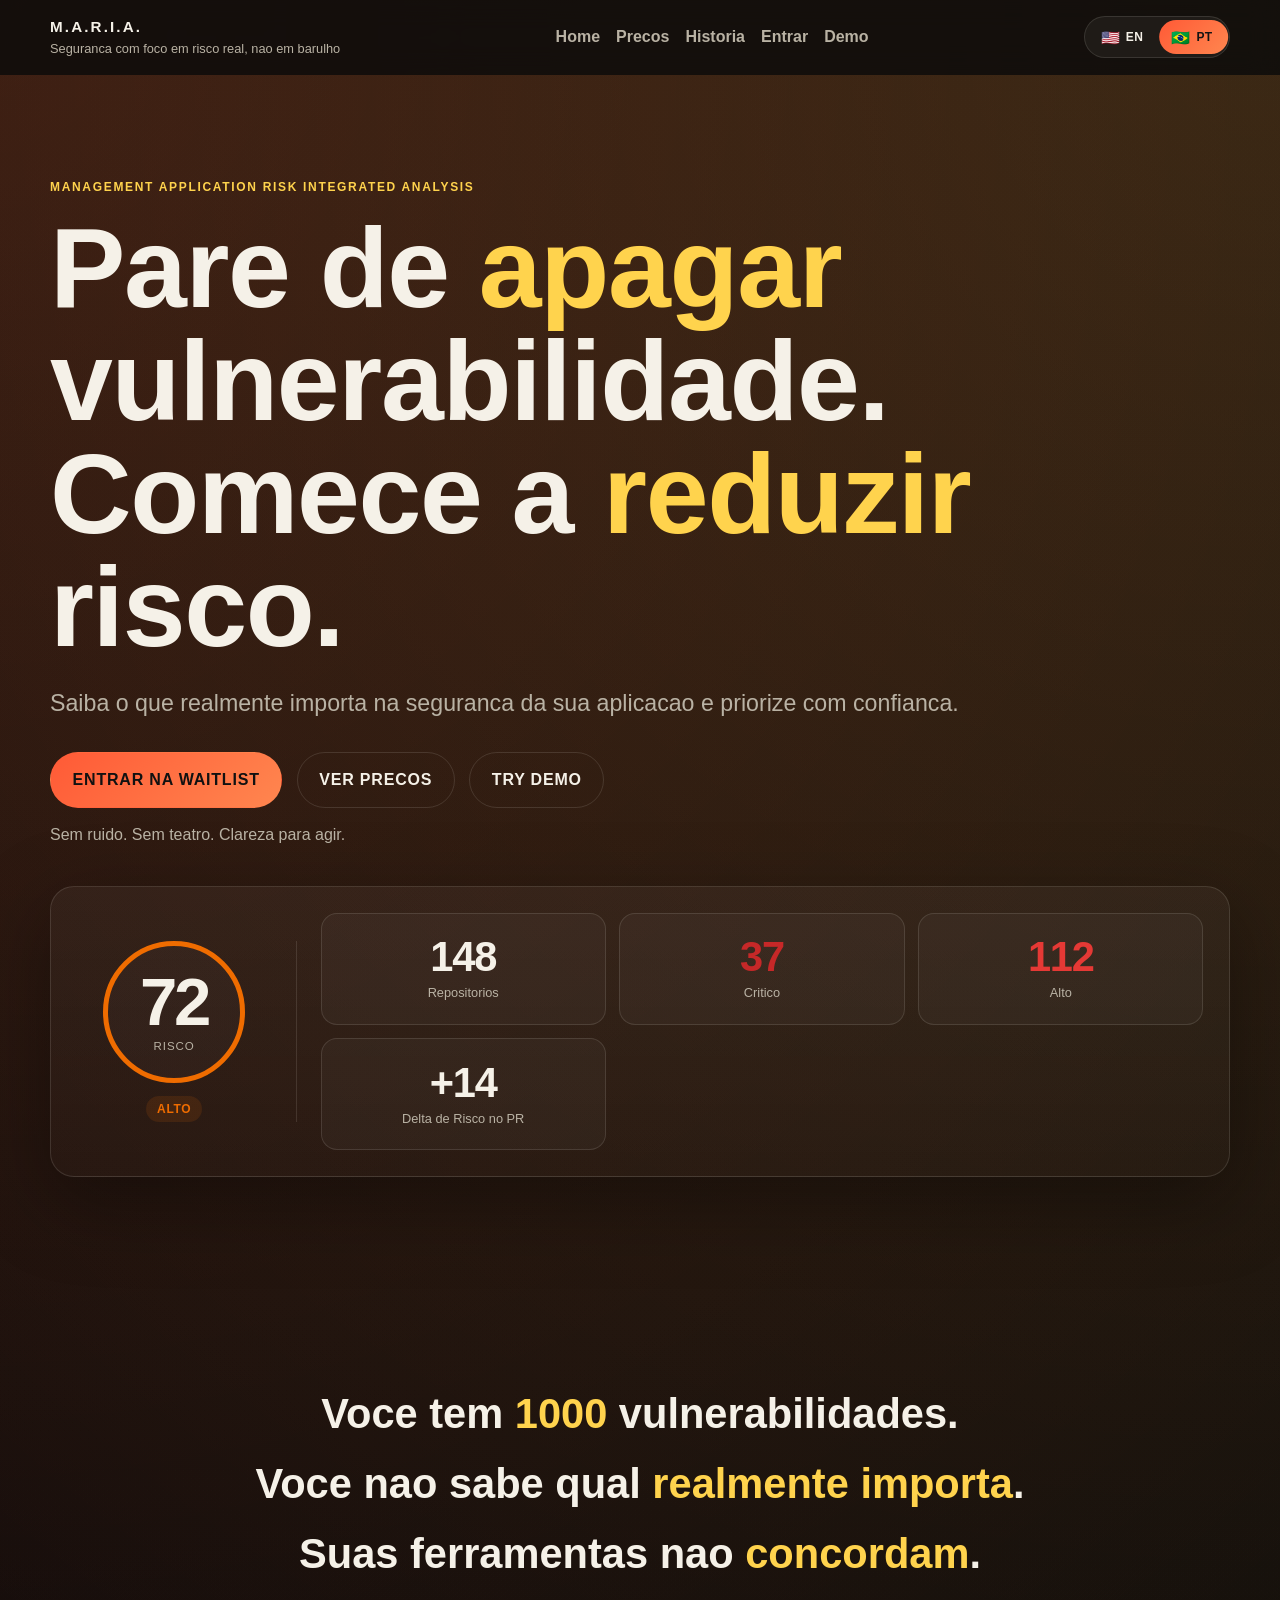
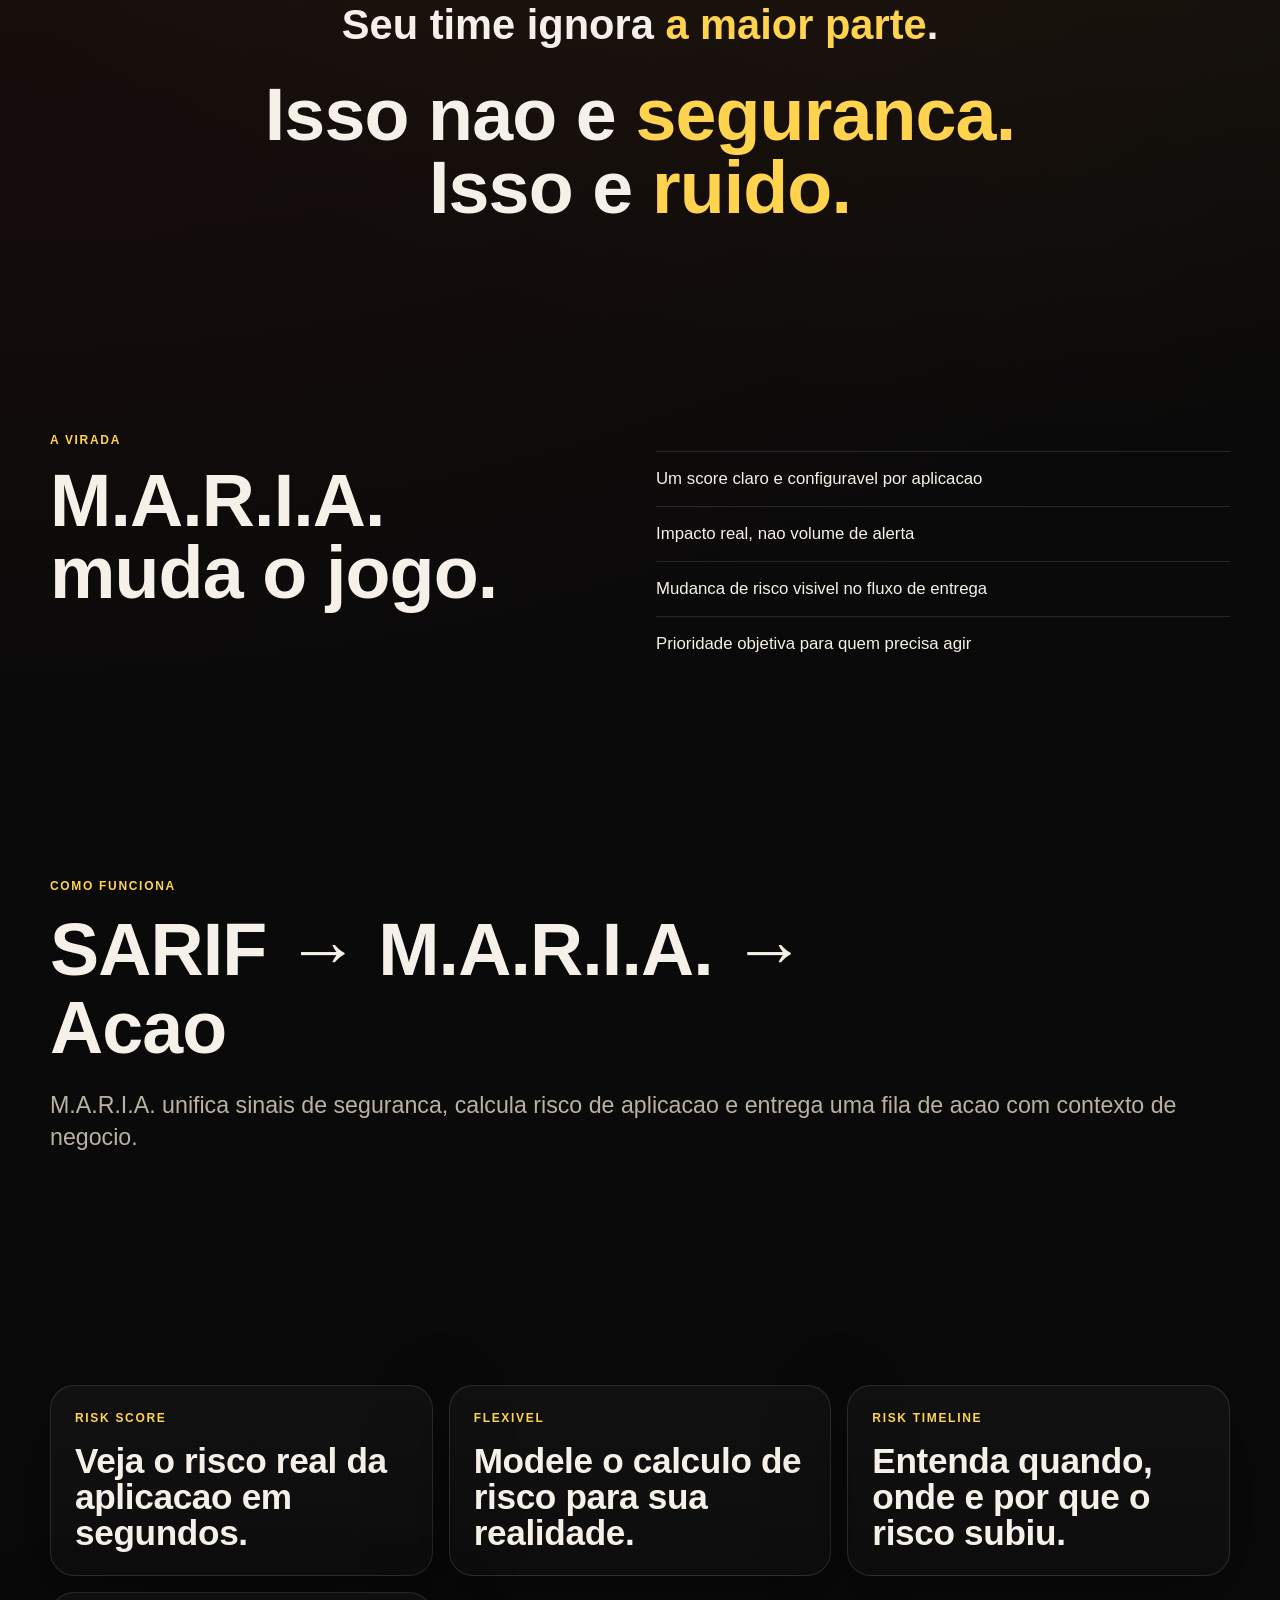
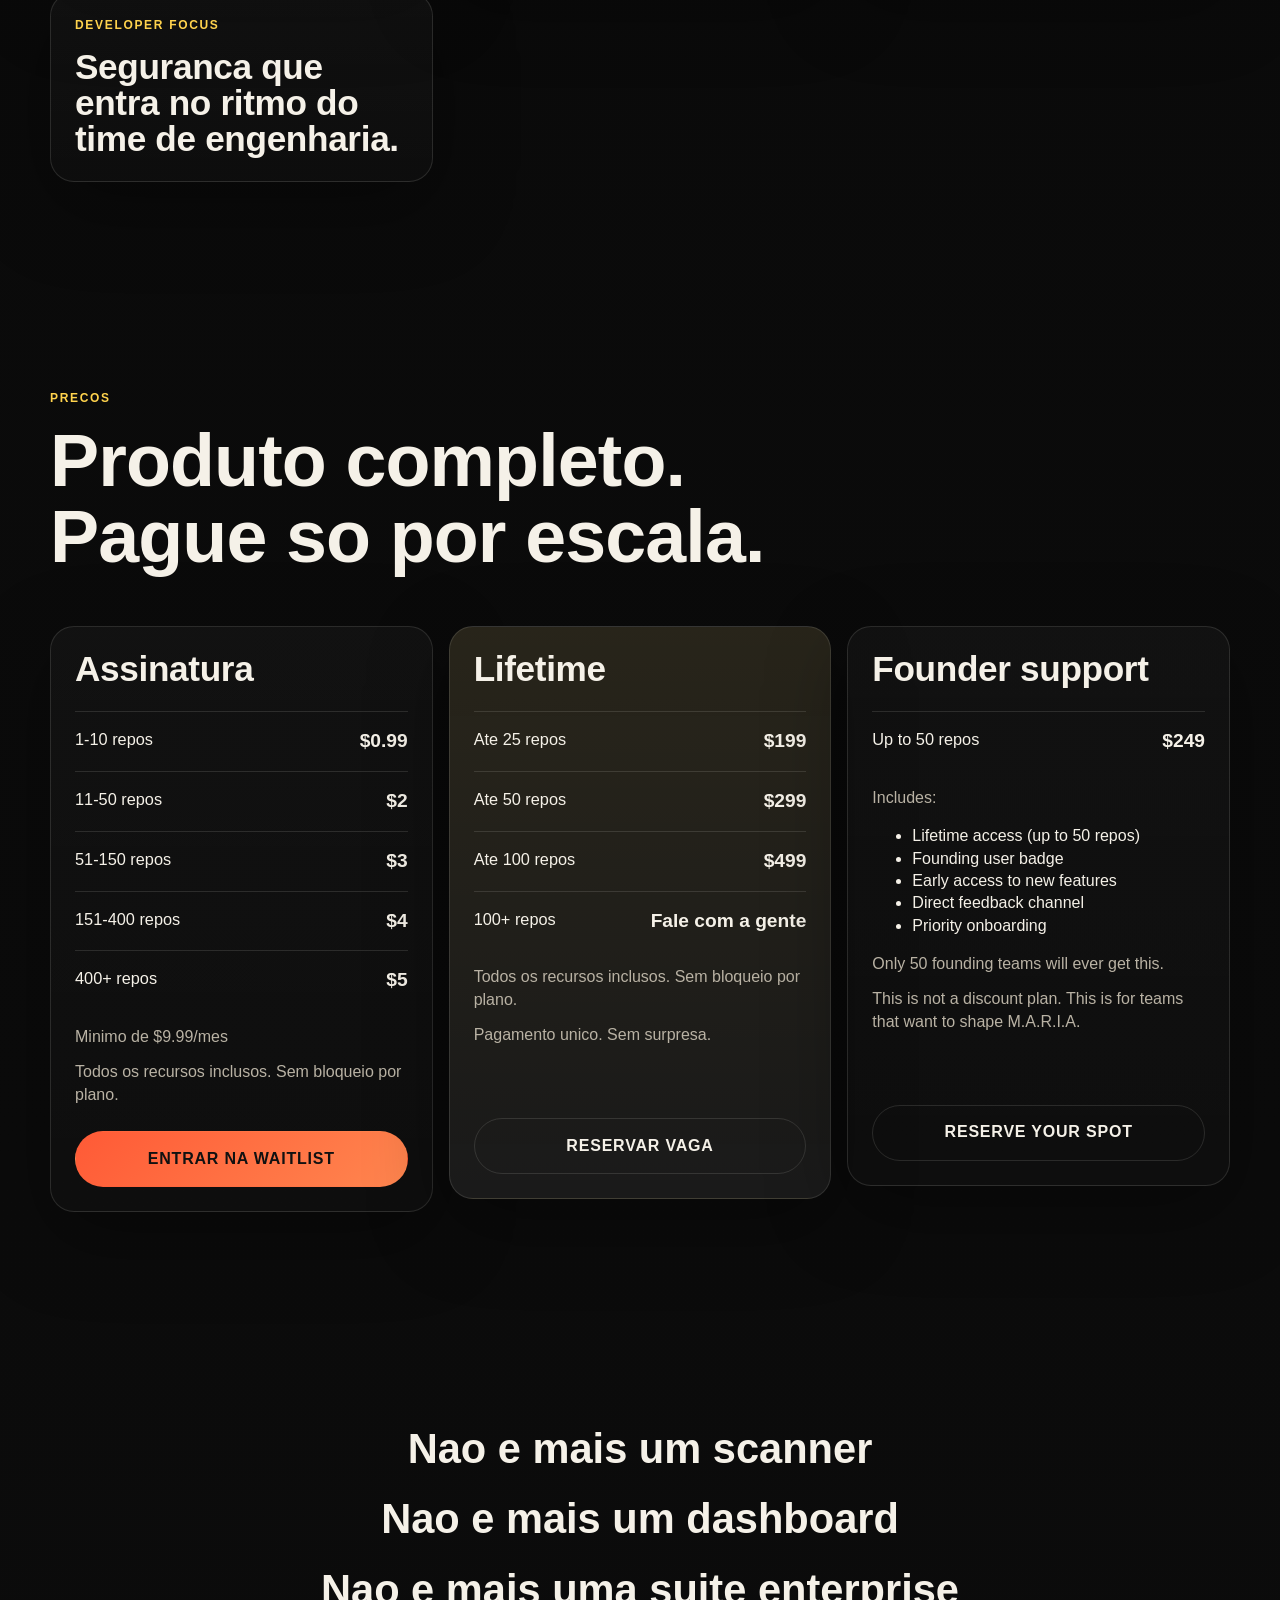
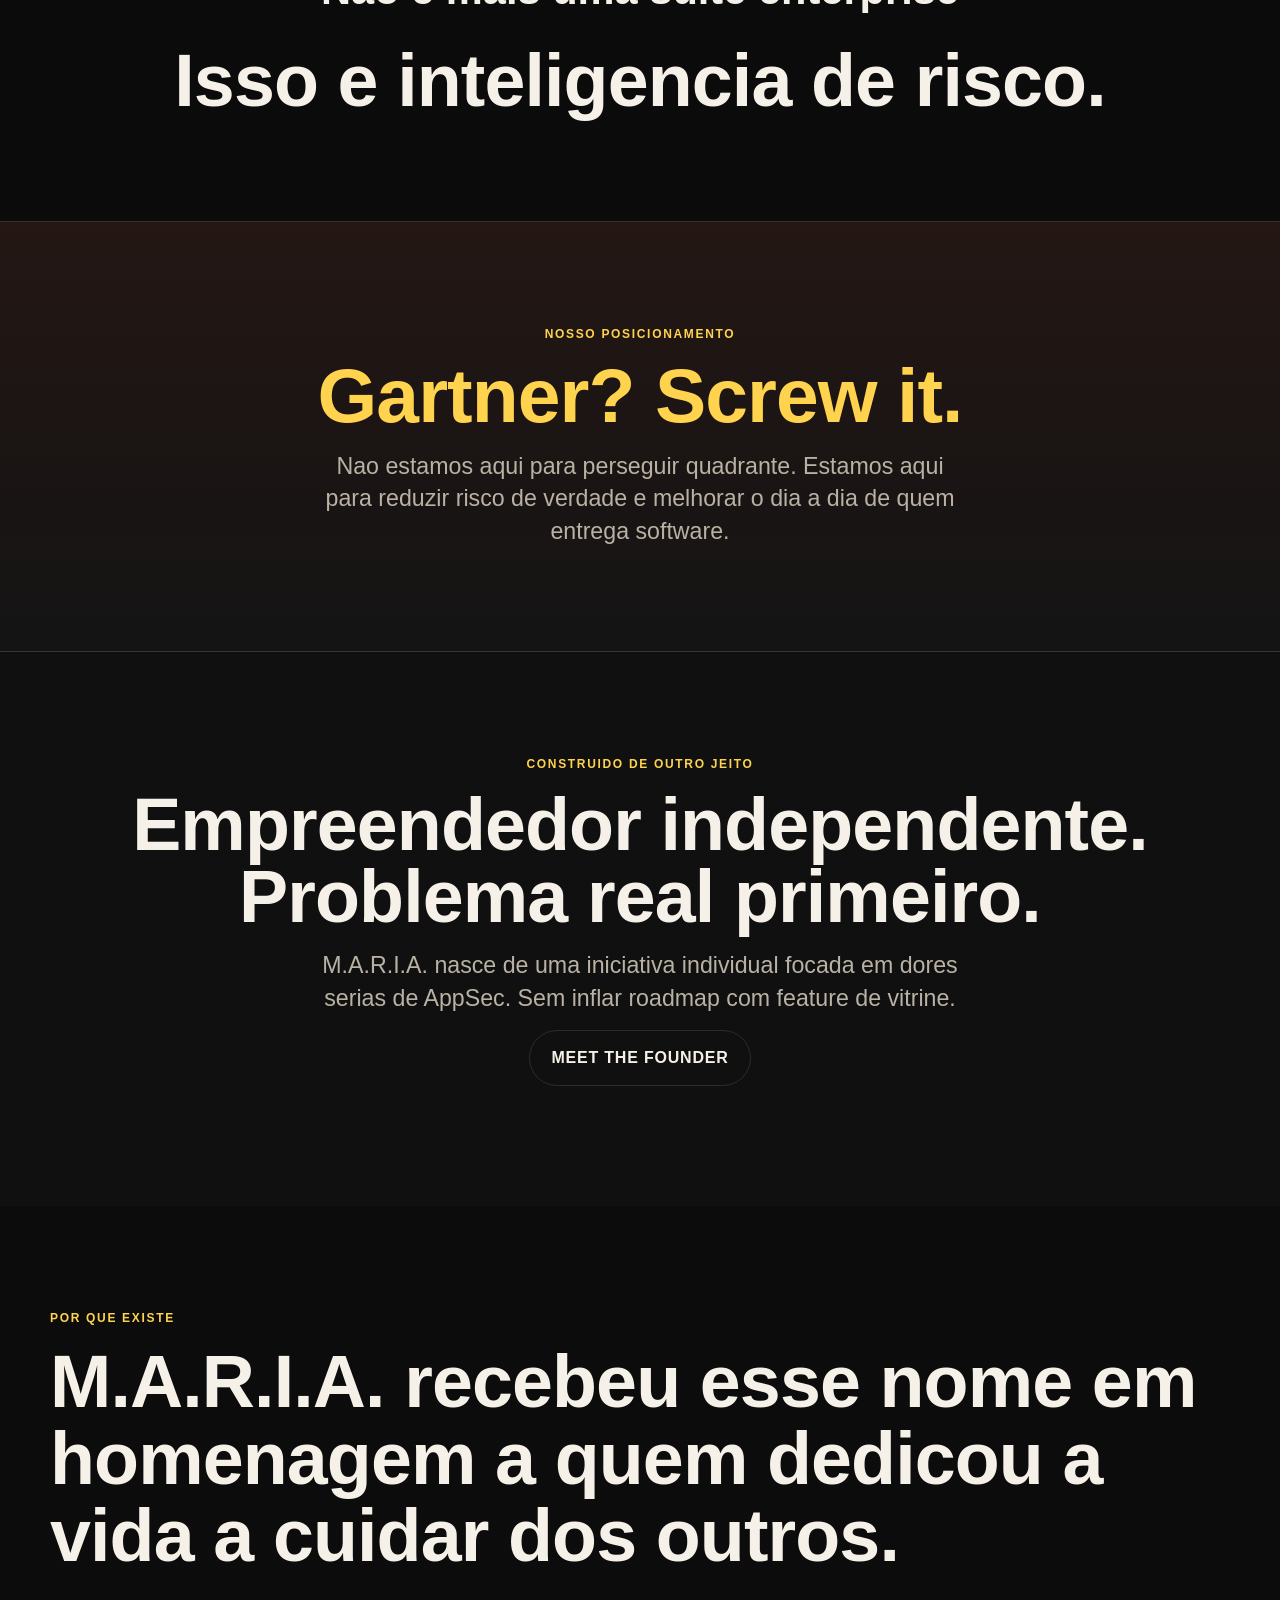
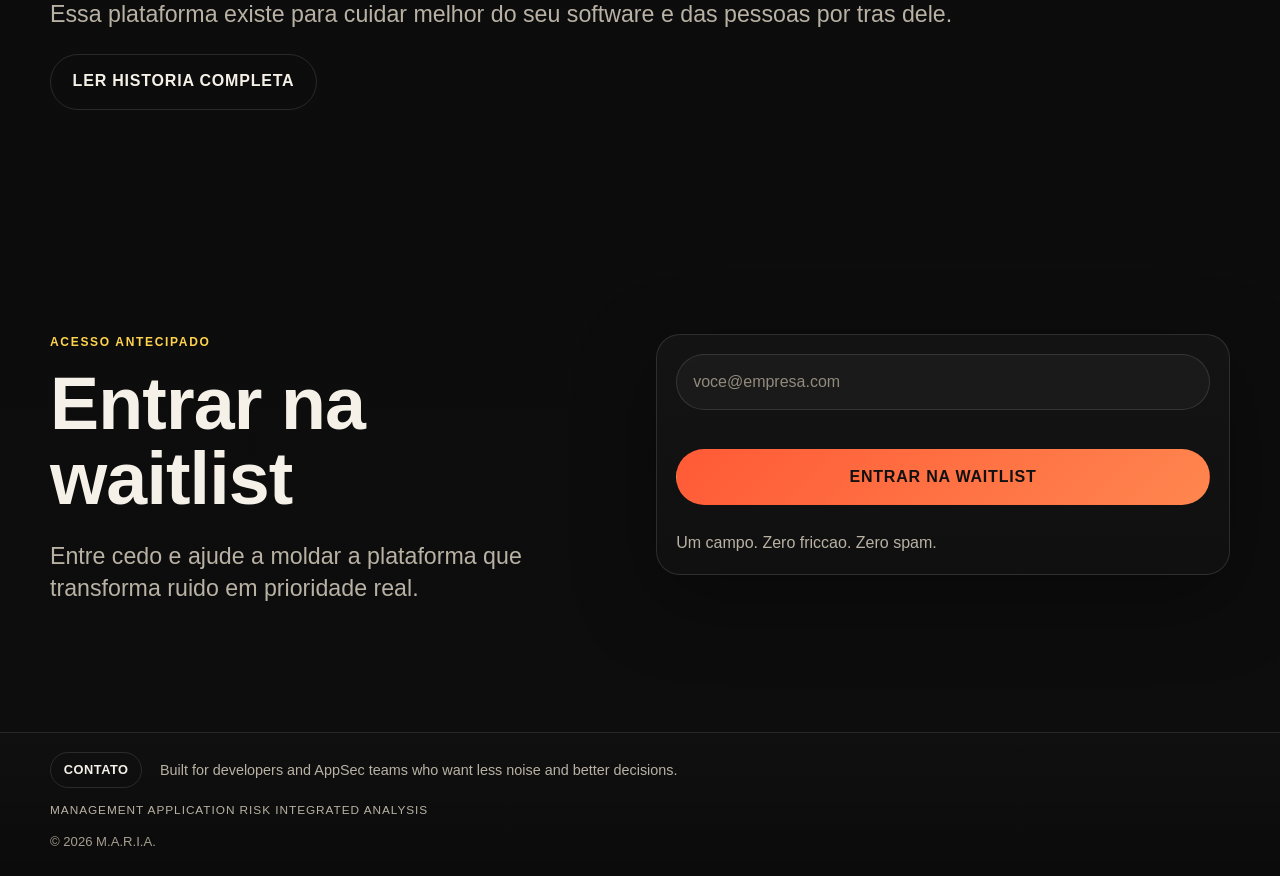
==== index.html @ a3e2d80a "demo" ====
﻿<!DOCTYPE html>
<html lang="en">
<head>
    <meta charset="UTF-8">
    <meta name="viewport" content="width=device-width, initial-scale=1.0">
    <title>M.A.R.I.A. | Management Application Risk Integrated Analysis</title>
    <meta name="description" content="M.A.R.I.A. helps developers and AppSec teams understand application risk, prioritize what matters, and see pull request impact on security. Join the waitlist.">
    <meta name="keywords" content="application risk intelligence, AppSec, developer security, pull request risk, risk score, security timeline, waitlist">
    <meta name="robots" content="index, follow">
    <meta name="author" content="M.A.R.I.A.">
    <link rel="canonical" href="https://mariaappsec.com/">
    <meta property="og:type" content="website">
    <meta property="og:title" content="M.A.R.I.A. | Stop fixing vulnerabilities. Start reducing risk.">
    <meta property="og:description" content="Understand what actually matters in your application security. Built for developers and AppSec teams.">
    <meta property="og:url" content="https://mariaappsec.com/">
    <meta property="og:site_name" content="M.A.R.I.A.">
    <meta property="og:locale" content="en_US">
    <meta name="twitter:card" content="summary_large_image">
    <meta name="twitter:title" content="M.A.R.I.A. | Management Application Risk Integrated Analysis">
    <meta name="twitter:description" content="No noise. No dashboards. Just risk clarity.">
    <link rel="stylesheet" href="css/styles.css">
    <script src="i18n/translations.js"></script>
    <script type="application/ld+json">
    {
      "@context": "https://schema.org",
      "@type": "SoftwareApplication",
      "name": "M.A.R.I.A.",
      "applicationCategory": "SecurityApplication",
      "category": "Management Application Risk Integrated Analysis",
      "operatingSystem": "Web",
      "description": "Management Application Risk Integrated Analysis built for developers and AppSec teams to understand application risk, prioritize what matters, see pull request impact on security, and reduce noise.",
      "offers": [
        {
          "@type": "Offer",
          "name": "Repository Pricing",
          "priceCurrency": "USD",
          "description": "1-10 repos: $0.99, 11-50 repos: $2, 51-150 repos: $3, 151-400 repos: $4, 400+ repos: $5, minimum $10 per month."
        },
        {
          "@type": "Offer",
          "name": "Lifetime Pricing",
          "priceCurrency": "USD",
          "description": "$199 up to 25 repos, $299 up to 50 repos, $499 up to 100 repos."
        }
      ]
    }
    </script>
    <!-- Google tag (gtag.js) -->
    <script async src="https://www.googletagmanager.com/gtag/js?id=G-09VC70Q0TF"></script>
    <script>
        window.dataLayer = window.dataLayer || [];
        function gtag(){dataLayer.push(arguments);}
        gtag('js', new Date());

        gtag('config', 'G-09VC70Q0TF');
    </script>
</head>
<body data-page="index">
    <header class="site-header" id="home">
        <div class="container header-inner">
            <a class="brand" href="#home" aria-label="M.A.R.I.A. home">
                <span class="brand-mark">M.A.R.I.A.</span>
                <span class="brand-copy">Finally someone(thing) that cares about your software</span>
            </a>
            <nav class="site-nav" aria-label="Primary">
                <a href="#home">Home</a>
                <a href="#pricing">Pricing</a>
                <a href="/why/">Why</a>
                <a href="#join">Join</a>
                <a href="https://demo.mariaappsec.com" target="_blank" rel="noreferrer" data-track-event="demo_click" data-track-location="nav_top">Demo</a>
            </nav>
            <div class="lang-toggle" role="group" aria-label="Language selector" data-active-lang="pt-BR">
                <button type="button" data-lang="en-US" aria-pressed="false"><span class="lang-flag" aria-hidden="true">🇺🇸</span><span class="lang-label">EN</span></button>
                <button type="button" data-lang="pt-BR" aria-pressed="true"><span class="lang-flag" aria-hidden="true">🇧🇷</span><span class="lang-label">PT</span></button>
            </div>
        </div>
    </header>

    <main>
        <section class="hero section">
            <div class="container hero-grid">
                <div class="hero-copy">
                    <p class="eyebrow">Management Application Risk Integrated Analysis</p>
                    <h1>Stop <span class="text-highlight">fixing</span> vulnerabilities.<br />Start <span class="text-highlight">reducing</span> risk.</h1>
                    <p class="hero-subtitle">Understand what actually matters in your application security.</p>
                    <div class="hero-actions">
                        <a class="button button-primary" href="#join" data-track-event="waitlist_cta_click" data-track-location="hero_primary">Join the waitlist</a>
                        <a class="button button-secondary" href="#pricing">See pricing</a>
                        <a class="button button-secondary" href="https://demo.mariaappsec.com" target="_blank" rel="noreferrer" data-track-event="demo_click" data-track-location="hero_cta">Try demo</a>
                    </div>
                    <p class="hero-trust">No noise. No dashboards (if you want). Just risk clarity.</p>
                </div>
                <div class="hero-panel" aria-label="Product value summary">
                    <div class="hero-score-panel">
                        <div class="hero-score-column">
                            <div class="hero-risk-circle high">
                                <span class="hero-risk-value">72</span>
                                <span class="hero-risk-label">Risk</span>
                            </div>
                            <span class="hero-risk-badge">High</span>
                        </div>
                        <div class="hero-metrics-grid">
                            <div class="hero-metric-card">
                                <strong>148</strong>
                                <span>Repositories</span>
                            </div>
                            <div class="hero-metric-card critical">
                                <strong>37</strong>
                                <span>Critical</span>
                            </div>
                            <div class="hero-metric-card high">
                                <strong>112</strong>
                                <span>High</span>
                            </div>
                            <div class="hero-metric-card">
                                <strong>+14</strong>
                                <span>PR Risk Delta</span>
                            </div>
                        </div>
                    </div>
                </div>
            </div>
        </section>

        <section class="pain section">
            <div class="container narrow">
                <p>You have <span class="text-highlight">1000</span> vulnerabilities.</p>
                <p>You don't know which one <span class="text-highlight">matters</span>.</p>
                <p>Your tools do not <span class="text-highlight">agree</span>.</p>
                <p>Your team ignores <s>half</s> <span class="text-highlight">most</span> of it.</p>
                <h2>It's not <span class="text-highlight">security.</span><br /> It's <span class="text-highlight">noise.</span></h2>
            </div>
        </section>

        <section class="solution section">
            <div class="container split">
                <div>
                    <p class="eyebrow">THE SHIFT</p>
                    <h2>M.A.R.I.A. changes the model.</h2>
                </div>
                <ul class="bullet-list">
                    <li>One clear and configurable risk score per application</li>
                    <li>Understand real impact, not alerts</li>
                    <li>See real risk changes</li>
                    <li>Focus on what actually matters</li>
                </ul>
            </div>
        </section>

        <section class="flow section">
            <div class="container">
                <p class="eyebrow">HOW IT WORKS</p>
                <h2>SARIF &rarr; M.A.R.I.A. &rarr; Act</h2>
                <p class="section-copy">M.A.R.I.A. sits above your existing security tools, normalizes findings, calculates application risk, and gives teams a clear next move.</p>
            </div>
        </section>

        <section class="value section">
            <div class="container">
                <div class="card-grid">
                    <article class="value-card">
                        <p class="card-kicker">Risk Score</p>
                        <h3>Know how risky your application really is.</h3>
                    </article>
                    <article class="value-card">
                        <p class="card-kicker">Flexible</p>
                        <h3>You decide how your risk is calculated.</h3>
                    </article>
                    <article class="value-card">
                        <p class="card-kicker">Risk Timeline</p>
                        <h3>Understand how risk evolves over time.</h3>
                    </article>
                    <article class="value-card">
                        <p class="card-kicker">Developer Focus</p>
                        <h3>Security your developers actually use.</h3>
                    </article>
                </div>
            </div>
        </section>

        <section class="pricing section" id="pricing">
            <div class="container">
                <p class="eyebrow">PRICING</p>
                <h2>Full product. <br />Pay only for scale.</h2>
                <div class="pricing-grid">
                    <article class="pricing-card">
                        <h3>Subscription</h3>
                        <div class="pricing-table" role="table" aria-label="Monthly pricing by repositories">
                            <div class="pricing-row" role="row"><span>1-10 repos</span><strong>$0.99</strong></div>
                            <div class="pricing-row" role="row"><span>11-50 repos</span><strong>$2</strong></div>
                            <div class="pricing-row" role="row"><span>51-150 repos</span><strong>$3</strong></div>
                            <div class="pricing-row" role="row"><span>151-400 repos</span><strong>$4</strong></div>
                            <div class="pricing-row" role="row"><span>400+ repos</span><strong>$5</strong></div>
                        </div>
                        <p class="pricing-note">Minimum $9.99/month</p>
                        <p class="pricing-support">All features included. No hidden tiers.</p>
                        <a class="button button-primary button-block" href="#join" data-track-event="waitlist_cta_click" data-track-location="pricing_subscription">Join the waitlist</a>
                    </article>
                    <article class="pricing-card pricing-card-alt">
                        <h3>Lifetime</h3>
                        <div class="pricing-table" role="table" aria-label="Lifetime pricing by repositories">
                            <div class="pricing-row" role="row"><span>Up to 25 repos</span><strong>$199</strong></div>
                            <div class="pricing-row" role="row"><span>Up to 50 repos</span><strong>$299</strong></div>
                            <div class="pricing-row" role="row"><span>Up to 100 repos</span><strong>$499</strong></div>
                            <div class="pricing-row" role="row"><span>100+ repos</span><strong>Get in touch</strong></div>
                        </div>
                        <p class="pricing-support">All features included. No hidden tiers.</p>
                        <p class="pricing-support">One-time payment. No surprises.</p>
                        <div class="pricing-spacer" aria-hidden="true"></div>
                        <a class="button button-secondary button-block" href="#join" data-track-event="waitlist_cta_click" data-track-location="pricing_lifetime">Reserve your spot</a>
                    </article>
                    <article class="pricing-card">
                        <h3>Founder support</h3>
                        <div class="pricing-table" role="table" aria-label="Lifetime pricing by repositories">
                            <div class="pricing-row" role="row"><span>Up to 50 repos</span><strong>$249</strong></div>
                        </div>
                        <p class="pricing-support">Includes:
                            <ul>
                                <li>Lifetime access (up to 50 repos)</li>
                                <li>Founding user badge</li>
                                <li>Early access to new features</li>
                                <li>Direct feedback channel</li>
                                <li>Priority onboarding</li>
                            </ul>
                        </p>
                        <p class="pricing-support">
                            Only 50 founding teams will ever get this.
                        </p>
                        <p class="pricing-support">
                            This is not a discount plan. This is for teams that want to shape M.A.R.I.A.
                        </p>
                        <div class="pricing-spacer" aria-hidden="true"></div>
                        <a class="button button-secondary button-block" href="#join" data-track-event="waitlist_cta_click" data-track-location="pricing_founder">Reserve your spot</a>
                    </article>                    
                </div>
            </div>
        </section>

        <section class="difference section">
            <div class="container narrow">
                <p>Not another scanner</p>
                <p>Not another dashboard</p>
                <p>Not another enterprise tool</p>
                <h2>This is risk intelligence.</h2>
            </div>
        </section>

        <section class="anti-quadrant section">
            <div class="container narrow">
                <p class="eyebrow">OUR POSITION</p>
                <h2>Gartner? Screw it.</h2>
                <p class="section-copy">We are not here to win a quadrant. We are here to care for your software, reduce real risk, and help teams build safer systems that improve society.</p>
            </div>
        </section>

        <section class="founder section">
            <div class="container narrow">
                <p class="eyebrow">BUILT DIFFERENTLY</p>
                <h2>Independent founder. Real problems first.</h2>
                <p class="section-copy">M.A.R.I.A. is an individual founder initiative focused on serious day-to-day security pain. We build to solve what hurts teams now, not to stuff the product with features just to sell more.</p>
                <p><a title="Cássio B. Pereira" target="_blank" class="button button-secondary" href="https://cassiodevelo.com.br">Meet the founder</a></p>
            </div>
        </section>

        <section class="story section">
            <div class="container narrow">
                <p class="eyebrow">WHY IT EXISTS</p>
                <h2>M.A.R.I.A. is named after someone who cared for others.</h2>
                <p class="section-copy">This platform exists to care for your software.</p>
                <p><a class="button button-secondary" href="/why/" data-track-event="story_click" data-track-location="story_section">Read the full story</a></p>
            </div>
        </section>

        <section class="final-cta section" id="join">
            <div class="container final-cta-grid">
                <div>
                    <p class="eyebrow">EARLY ACCESS</p>
                    <h2>Join the waitlist</h2>
                    <p class="section-copy">Be among the first teams to understand application risk.</p>
                </div>
                <form class="waitlist-form" action="https://formspree.io/f/xeerdder" method="POST">
                    <label class="sr-only" for="email">Email</label>
                    <input id="email" name="email" type="email" placeholder="you@company.com" autocomplete="email" required>
                    <button type="submit" class="button button-primary button-block">Join Waitlist</button>
                    <p class="form-note">One field. No friction. No spam.</p>
                </form>
            </div>
        </section>
    </main>

    <footer class="site-footer">
        <div class="container footer-inner">
            <a href="mailto:contact@mariaappsec.com" class="footer-link">Contact</a>
            <p class="footer-copy">Built for developers and AppSec teams who want less noise and better decisions.</p>
            <p class="footer-note">Management Application Risk Integrated Analysis</p>
            <p>&copy; 2026 M.A.R.I.A.</p>
        </div>
    </footer>

    <script src="js/script.js"></script>
</body>
</html>
---- css/styles.css ----
﻿:root {
    --bg: #0a0a0a;
    --bg-soft: #111111;
    --surface: #161616;
    --surface-strong: #1d1d1d;
    --text: #f5f1e8;
    --muted: #b9b2a4;
    --line: rgba(245, 241, 232, 0.12);
    --accent: #ff5a36;
    --accent-strong: #ffd34d;
    --shadow: 0 24px 80px rgba(0, 0, 0, 0.35);
    --radius: 24px;
    --container: 1180px;
}

* {
    box-sizing: border-box;
}

html {
    scroll-behavior: smooth;
}

body {
    margin: 0;
    font-family: "Segoe UI", "Arial Narrow", Arial, sans-serif;
    background:
        radial-gradient(circle at top left, rgba(255, 90, 54, 0.18), transparent 32%),
        radial-gradient(circle at top right, rgba(255, 211, 77, 0.14), transparent 28%),
        linear-gradient(180deg, #080808 0%, #0d0d0d 100%);
    color: var(--text);
    line-height: 1.4;
}

a {
    color: inherit;
    text-decoration: none;
}

button,
input {
    font: inherit;
}

.container {
    width: min(calc(100% - 2rem), var(--container));
    margin: 0 auto;
}

.narrow {
    max-width: 100%;
}

.section {
    padding: 5rem 0;
}

.site-header {
    position: sticky;
    top: 0;
    z-index: 10;
    background: rgba(10, 10, 10, 0.8);
    backdrop-filter: blur(14px);
    border-bottom: 1px solid transparent;
    transition: border-color 0.2s ease, background 0.2s ease;
}

.site-header.is-scrolled {
    border-bottom-color: var(--line);
    background: rgba(10, 10, 10, 0.92);
}

.header-inner,
.footer-inner {
    display: flex;
    align-items: center;
    justify-content: space-between;
    gap: 1rem;
    padding: 1rem 0;
}

.brand {
    display: inline-flex;
    flex-direction: column;
    gap: 0.2rem;
}

.brand-mark,
.eyebrow,
.card-kicker,
.signal-label {
    letter-spacing: 0.14em;
    text-transform: uppercase;
}

.brand-mark {
    font-size: 0.95rem;
    font-weight: 800;
}

.brand-copy {
    color: var(--muted);
    font-size: 0.8rem;
}

.site-nav {
    display: flex;
    gap: 1rem;
    font-weight: 700;
}

.site-nav a {
    color: var(--muted);
}

.site-nav a:hover,
.site-nav a:focus-visible,
.footer-inner a:hover,
.footer-inner a:focus-visible {
    color: var(--text);
}

.lang-toggle {
    --toggle-padding: 0.2rem;
    --toggle-gap: 0.15rem;
    position: relative;
    display: inline-grid;
    grid-template-columns: 1fr 1fr;
    align-items: center;
    gap: var(--toggle-gap);
    min-width: 146px;
    padding: var(--toggle-padding);
    border: 1px solid var(--line);
    border-radius: 999px;
    background: rgba(255, 255, 255, 0.05);
}

.lang-toggle::before {
    content: '';
    position: absolute;
    top: var(--toggle-padding);
    bottom: var(--toggle-padding);
    left: var(--toggle-padding);
    width: calc(50% - var(--toggle-padding));
    border-radius: 999px;
    background: linear-gradient(135deg, var(--accent), #ff864f);
    transition: transform 0.2s ease;
}

.lang-toggle[data-active-lang="pt-BR"]::before {
    transform: translateX(calc(100% + var(--toggle-gap)));
}

.lang-toggle[data-active-lang="en-US"]::before {
    transform: translateX(0);
}

.lang-toggle button {
    position: relative;
    z-index: 1;
    display: inline-flex;
    align-items: center;
    justify-content: center;
    gap: 0.35rem;
    min-height: 34px;
    border: 0;
    border-radius: 999px;
    background: transparent;
    color: var(--muted);
    font-size: 0.75rem;
    font-weight: 800;
    letter-spacing: 0.04em;
    cursor: pointer;
}

.lang-toggle button.active {
    color: #141414;
}

.lang-toggle button:not(.active) {
    color: var(--text);
}

.lang-flag {
    font-size: 0.95rem;
    line-height: 1;
}

.lang-label {
    line-height: 1;
}

@media (max-width: 920px) {
    .header-inner {
        flex-wrap: wrap;
    }

    .lang-toggle {
        margin-left: auto;
    }
}
.hero {
    min-height: 100vh;
    display: flex;
    align-items: center;
    padding-top: 7rem;
}

.hero-grid,
.split,
.final-cta-grid {
    display: grid;
    gap: 2rem;
}

.hero-grid {
    display: grid;
    gap: 2rem;
}

.hero-copy {
    min-width: 0;
    max-width: 100%;
    position: relative;
    z-index: 1;
}

.hero-panel {
    width: 100%;
    padding: 1.25rem;
    background: linear-gradient(180deg, rgba(255, 255, 255, 0.04), rgba(255, 255, 255, 0.015));
    border: 1px solid var(--line);
    border-radius: var(--radius);
    box-shadow: var(--shadow);
}

.hero-score-panel {
    display: grid;
    grid-template-columns: 1fr;
    gap: 1rem;
}

.hero-score-column {
    display: flex;
    flex-direction: column;
    align-items: center;
    justify-content: center;
    gap: 0.8rem;
    padding-bottom: 1rem;
    border-bottom: 1px solid var(--line);
}

.hero-risk-circle {
    width: 142px;
    height: 142px;
    border-radius: 50%;
    border: 5px solid #ef6c00;
    display: flex;
    flex-direction: column;
    align-items: center;
    justify-content: center;
    background: rgba(255, 255, 255, 0.02);
}

.hero-risk-circle.high {
    border-color: #ef6c00;
}

.hero-risk-value {
    font-family: "Arial Black", Arial, sans-serif;
    font-size: clamp(2.8rem, 7vw, 4.2rem);
    font-weight: 800;
    line-height: 0.92;
    letter-spacing: -0.05em;
}

.hero-risk-label {
    margin-top: 0.35rem;
    font-size: 0.72rem;
    text-transform: uppercase;
    letter-spacing: 0.08em;
    color: var(--muted);
}

.hero-risk-badge {
    display: inline-flex;
    align-items: center;
    padding: 0.28rem 0.7rem;
    border-radius: 999px;
    background: rgba(239, 108, 0, 0.12);
    color: #ef6c00;
    font-size: 0.75rem;
    font-weight: 700;
    text-transform: uppercase;
    letter-spacing: 0.05em;
}

.hero-metrics-grid {
    display: grid;
    grid-template-columns: repeat(3, minmax(0, 1fr));
    gap: 0.85rem;
}

.hero-metric-card {
    min-height: 112px;
    padding: 1rem 0.9rem;
    border: 1px solid var(--line);
    border-radius: 16px;
    background: rgba(255, 255, 255, 0.03);
    display: flex;
    flex-direction: column;
    align-items: center;
    justify-content: center;
    text-align: center;
}

.hero-metric-card strong {
    display: block;
    font-family: "Arial Black", Arial, sans-serif;
    font-size: clamp(1.9rem, 4.5vw, 2.6rem);
    line-height: 1;
    letter-spacing: -0.03em;
    color: var(--text);
}

.hero-metric-card span {
    margin-top: 0.45rem;
    font-size: 0.8rem;
    line-height: 1.25;
    color: var(--muted);
}

.hero-metric-card.critical strong {
    color: #c62828;
}

.hero-metric-card.high strong {
    color: #e53935;
}

.eyebrow {
    margin: 0 0 1rem;
    color: var(--accent-strong);
    font-size: 0.75rem;
    font-weight: 800;
}

h1,
h2,
h3,
.signal-value {
    margin: 0;
    font-family: "Arial Black", Arial, sans-serif;
    line-height: 0.98;
    letter-spacing: -0.012em;
}

h1 {
    font-size: 113px;
}

h2 {
    font-size: clamp(2.4rem, 9vw, 4.6rem);
    max-width: 16ch;
}

h3 {
    font-size: clamp(1.6rem, 6vw, 2.2rem);
    line-height: 1.02;
    letter-spacing: -0.01em;
}

.hero-copy h1 {
    line-height: 1;
    text-wrap: balance;
}

.flow h2,
.pricing h2,
.story h2,
.difference h2,
.pain h2,
.final-cta h2 {
    max-width: 100%;
}

.solution h2 {
    max-width: 12ch;
}

.flow h2 {
    max-width: 20ch;
    line-height: 1.05;
}

.pricing h2 {
    max-width: 100%;
    line-height: 1.04;
    margin-bottom: 50px;
}

.anti-quadrant {
    border-top: 1px solid var(--line);
    border-bottom: 1px solid var(--line);
    background:
        linear-gradient(180deg, rgba(255, 90, 54, 0.08), rgba(255, 255, 255, 0.01)),
        var(--bg-soft);
}

.anti-quadrant .narrow {
    text-align: center;
}

.anti-quadrant h2 {
    color: var(--accent-strong);
    max-width: none;
    font-size: clamp(2.3rem, 8vw, 4.8rem);
}

.anti-quadrant .section-copy {
    max-width: 40rem;
    margin: 1rem auto 0;
}
.founder {
    background: rgba(255, 255, 255, 0.015);
}

.founder .narrow {
    text-align: center;
}

.founder h2 {
    max-width: 100%;
    margin: 0 auto;
}

.founder .section-copy {
    max-width: 42rem;
    margin: 1rem auto 0;
}
.story h2 {
    max-width: 100%;
    line-height: 1.05;
}

.final-cta h2 {
    line-height: 1.02;
}

.hero-subtitle,
.section-copy,
.pricing-support,
.pricing-note,
.form-note,
.signal-card p,
.hero-trust,
.signal-list,
.footer-inner p {
    color: var(--muted);
}

.hero-subtitle,
.section-copy {
    font-size: clamp(1.1rem, 2.8vw, 1.45rem);
}

.hero-actions {
    display: flex;
    flex-direction: column;
    gap: 0.9rem;
    margin: 2rem 0 1rem;
}

.button {
    display: inline-flex;
    align-items: center;
    justify-content: center;
    min-height: 56px;
    padding: 0.95rem 1.35rem;
    border-radius: 999px;
    border: 1px solid var(--line);
    font-weight: 800;
    text-transform: uppercase;
    letter-spacing: 0.05em;
    transition: transform 0.18s ease, border-color 0.18s ease, background 0.18s ease;
}

.button:hover,
.button:focus-visible {
    transform: translateY(-1px);
    border-color: rgba(255, 255, 255, 0.22);
}

.button-primary {
    background: linear-gradient(135deg, var(--accent), #ff864f);
    color: #111;
    border-color: transparent;
}

.button-secondary {
    background: transparent;
    color: var(--text);
}

.button-block {
    width: 100%;
    margin-top: 25px;
}

.value-card,
.pricing-card,
.waitlist-form {
    background: linear-gradient(180deg, rgba(255, 255, 255, 0.03), rgba(255, 255, 255, 0.015));
    border: 1px solid var(--line);
    border-radius: var(--radius);
    box-shadow: var(--shadow);
}

.signal-value {
    display: block;
    margin: 0.4rem 0 0.7rem;
    font-size: clamp(3.4rem, 14vw, 5rem);
}

.signal-list,
.bullet-list {
    margin: 1.2rem 0 0;
    padding: 0;
    list-style: none;
}

.signal-list li,
.bullet-list li,
.pricing-row {
    border-top: 1px solid var(--line);
}

.signal-list li,
.bullet-list li {
    padding: 0.95rem 0;
    font-size: 1.05rem;
}

.pain,
.difference {
    text-align: center;
}

.pain p,
.difference p {
    margin: 0 0 0.75rem;
    font-size: clamp(1.7rem, 5vw, 2.6rem);
    font-weight: 800;
}

.pain h2,
.difference h2 {
    margin: 1.6rem auto 0;
}

.split {
    align-items: start;
}

.card-grid,
.pricing-grid {
    display: grid;
    gap: 1rem;
}

.value-card,
.pricing-card {
    padding: 1.5rem;
}

.card-kicker {
    color: var(--accent-strong);
    font-size: 0.75rem;
    font-weight: 800;
    margin: 0 0 1rem;
}

.pricing-table {
    margin: 1.5rem 0 1rem;
}

.pricing-row {
    display: flex;
    justify-content: space-between;
    gap: 1rem;
    padding: 1rem 0;
    font-size: 1.02rem;
}

.pricing-row strong {
    font-size: 1.2rem;
}

.pricing-note,
.pricing-support,
.form-note,
.hero-trust {
    margin: 0.8rem 0 0;
}

.pricing-card-alt {
    background:
        linear-gradient(180deg, rgba(255, 211, 77, 0.08), rgba(255, 255, 255, 0.015)),
        var(--surface);
}

.pricing-spacer {
    min-height: 2.9rem;
}

.waitlist-form {
    display: grid;
    gap: 0.9rem;
    padding: 1.2rem;
}

.waitlist-form input {
    width: 100%;
    min-height: 56px;
    padding: 0 1rem;
    border: 1px solid var(--line);
    border-radius: 999px;
    background: rgba(255, 255, 255, 0.03);
    color: var(--text);
}

.waitlist-form input::placeholder {
    color: #928a7c;
}

.waitlist-form input:focus {
    outline: 2px solid rgba(255, 211, 77, 0.35);
    outline-offset: 2px;
}

.site-footer {
    border-top: 1px solid var(--line);
    background:
        linear-gradient(180deg, rgba(255, 255, 255, 0.02), transparent),
        rgba(0, 0, 0, 0.18);
}

.footer-inner {
    display: grid;
    grid-template-columns: auto auto 1fr;
    align-items: center;
    gap: 0.9rem 1.1rem;
    padding: 1.2rem 0 1.5rem;
    color: var(--muted);
}

.footer-link {
    display: inline-flex;
    align-items: center;
    justify-content: center;
    min-height: 36px;
    padding: 0.35rem 0.8rem;
    border: 1px solid var(--line);
    border-radius: 999px;
    color: var(--text);
    font-size: 0.8rem;
    font-weight: 700;
    letter-spacing: 0.04em;
    text-transform: uppercase;
    transition: border-color 0.18s ease, background 0.18s ease;
}

.footer-link:hover,
.footer-link:focus-visible {
    border-color: rgba(255, 255, 255, 0.3);
    background: rgba(255, 255, 255, 0.04);
}

.footer-copy {
    margin: 0;
    font-size: 0.9rem;
    line-height: 1.45;
}

.footer-note {
    grid-column: 1 / -1;
    margin: 0;
    font-size: 0.74rem;
    letter-spacing: 0.08em;
    text-transform: uppercase;
    color: #998f7f;
}

.footer-inner > p:last-child {
    grid-column: 1 / -1;
    margin: 0;
    font-size: 0.82rem;
    color: #a69e90;
}

@media (max-width: 760px) {
    .footer-inner {
        grid-template-columns: 1fr 1fr;
    }

    .footer-copy {
        grid-column: 1 / -1;
    }
}
.text-highlight {
    display: inline-block;
    color: var(--accent-strong);
}
.why-page .narrow {
    max-width: 900px;
}

.why-hero {
    min-height: 56vh;
    display: flex;
    align-items: end;
    background:
        radial-gradient(circle at 15% 10%, rgba(255, 90, 54, 0.16), transparent 35%),
        linear-gradient(180deg, rgba(255, 255, 255, 0.02), transparent);
}

.why-hero h1 {
    font-size: clamp(2.3rem, 7.5vw, 5.6rem);
    max-width: 14ch;
}

.why-content {
    display: grid;
    gap: 1rem;
    font-size: clamp(1.05rem, 2.4vw, 1.28rem);
    color: var(--text);
}

.why-story-block {
    border-top: 1px solid var(--line);
    border-bottom: 1px solid var(--line);
    background: rgba(255, 255, 255, 0.012);
}

.why-principles h2,
.why-cta h2 {
    max-width: 100%;
    margin-bottom: 1rem;
}

.why-list {
    margin-top: 0.5rem;
}

.why-list li {
    border-top: 1px solid var(--line);
    padding: 1rem 0;
    font-size: 1.08rem;
}

.why-cta {
    text-align: center;
}

.why-cta .section-copy {
    margin: 0 auto;
    max-width: 42rem;
}

@media (min-width: 980px) {
    .why-hero {
        min-height: 62vh;
    }
}
.sr-only {
    position: absolute;
    width: 1px;
    height: 1px;
    padding: 0;
    margin: -1px;
    overflow: hidden;
    clip: rect(0, 0, 0, 0);
    white-space: nowrap;
    border: 0;
}

@media (min-width: 720px) {
    .hero-actions {
        flex-direction: row;
        align-items: center;
    }

    .split {
        grid-template-columns: 1fr 1fr;
    }

    .card-grid {
        grid-template-columns: repeat(3, minmax(0, 1fr));
    }

    .pricing-grid
    {
        grid-template-columns: repeat(3, minmax(0, 1fr));
        align-items: start;
    }

    .final-cta-grid {
        grid-template-columns: repeat(2, minmax(0, 1fr));
        align-items: start;
    }

    .hero-score-panel {
        grid-template-columns: 220px 1fr;
        align-items: center;
        gap: 1.5rem;
    }

    .hero-score-column {
        padding-bottom: 0;
        padding-right: 1.5rem;
        border-bottom: 0;
        border-right: 1px solid var(--line);
    }
}

@media (min-width: 980px) {
    .section {
        padding: 6.5rem 0;
    }

    .hero-grid {
        gap: 2.5rem;
    }

    .hero-panel {
        padding: 1.6rem;
    }
}
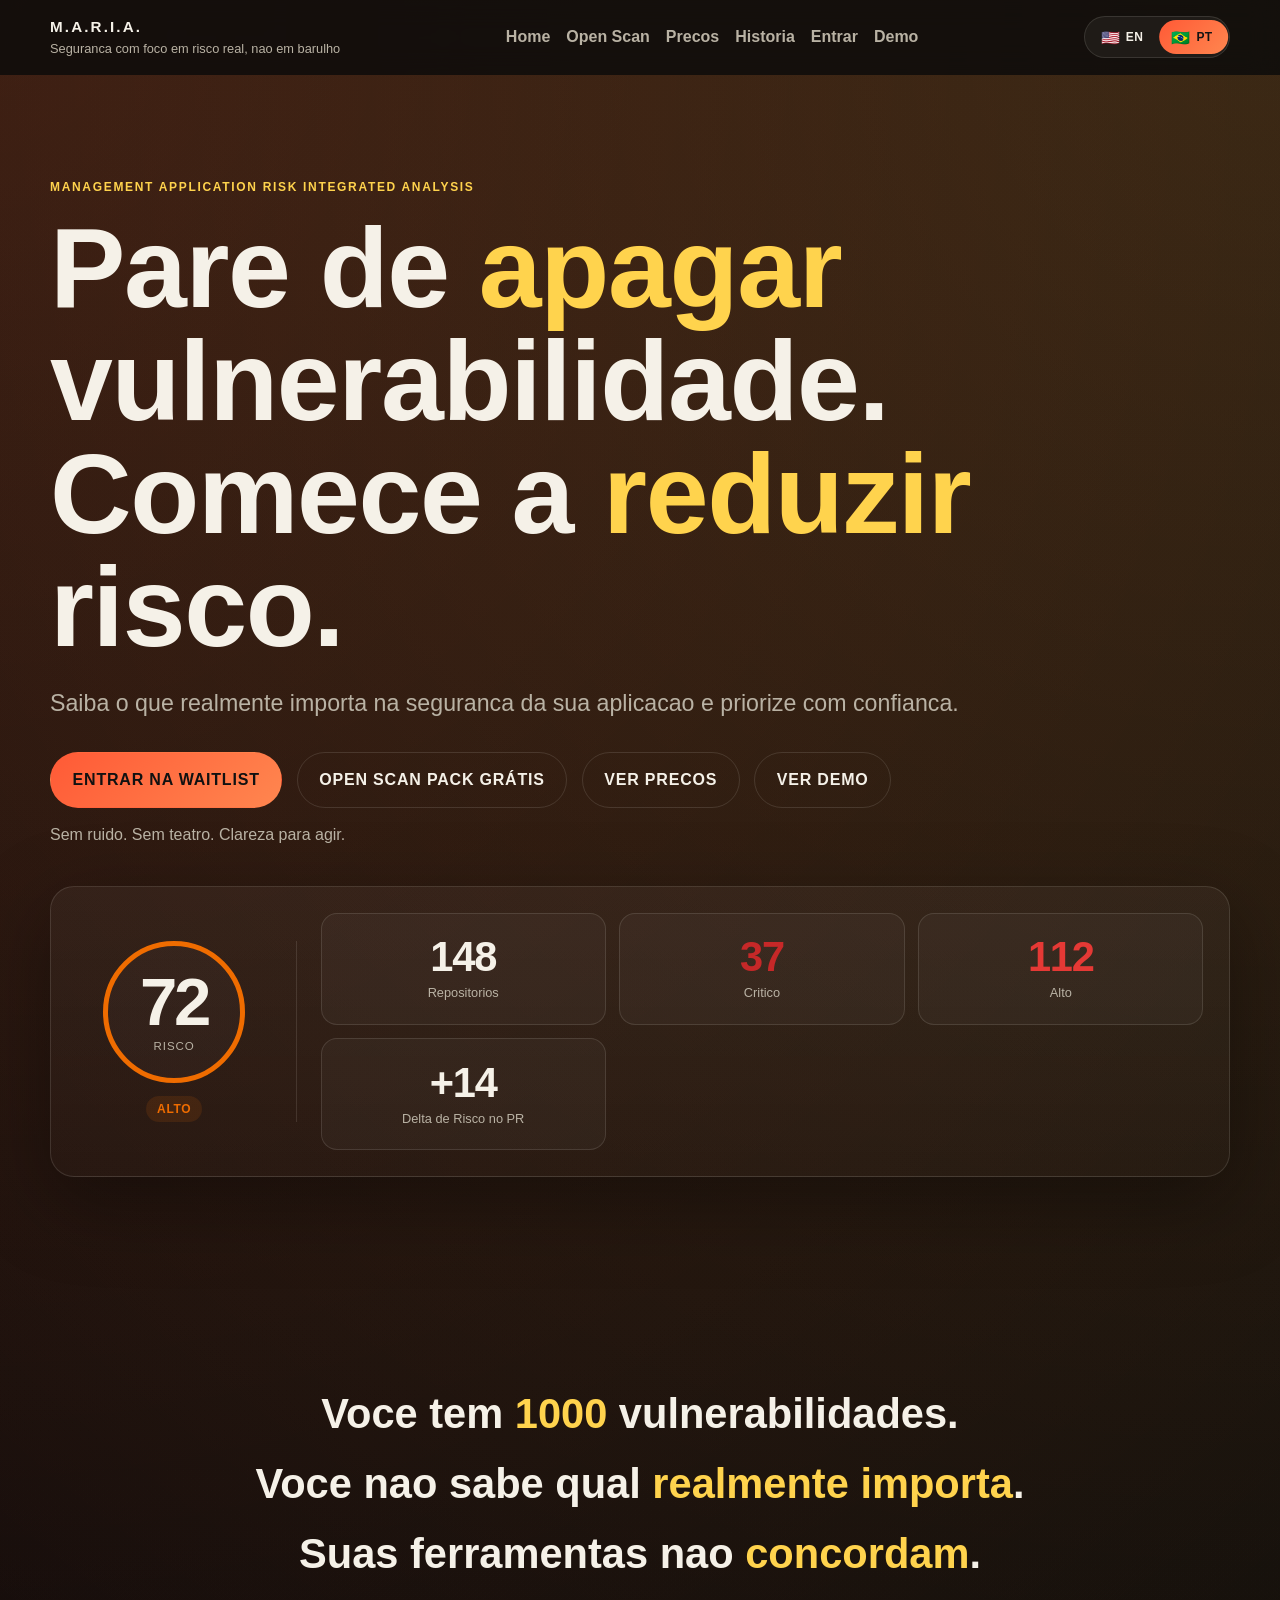
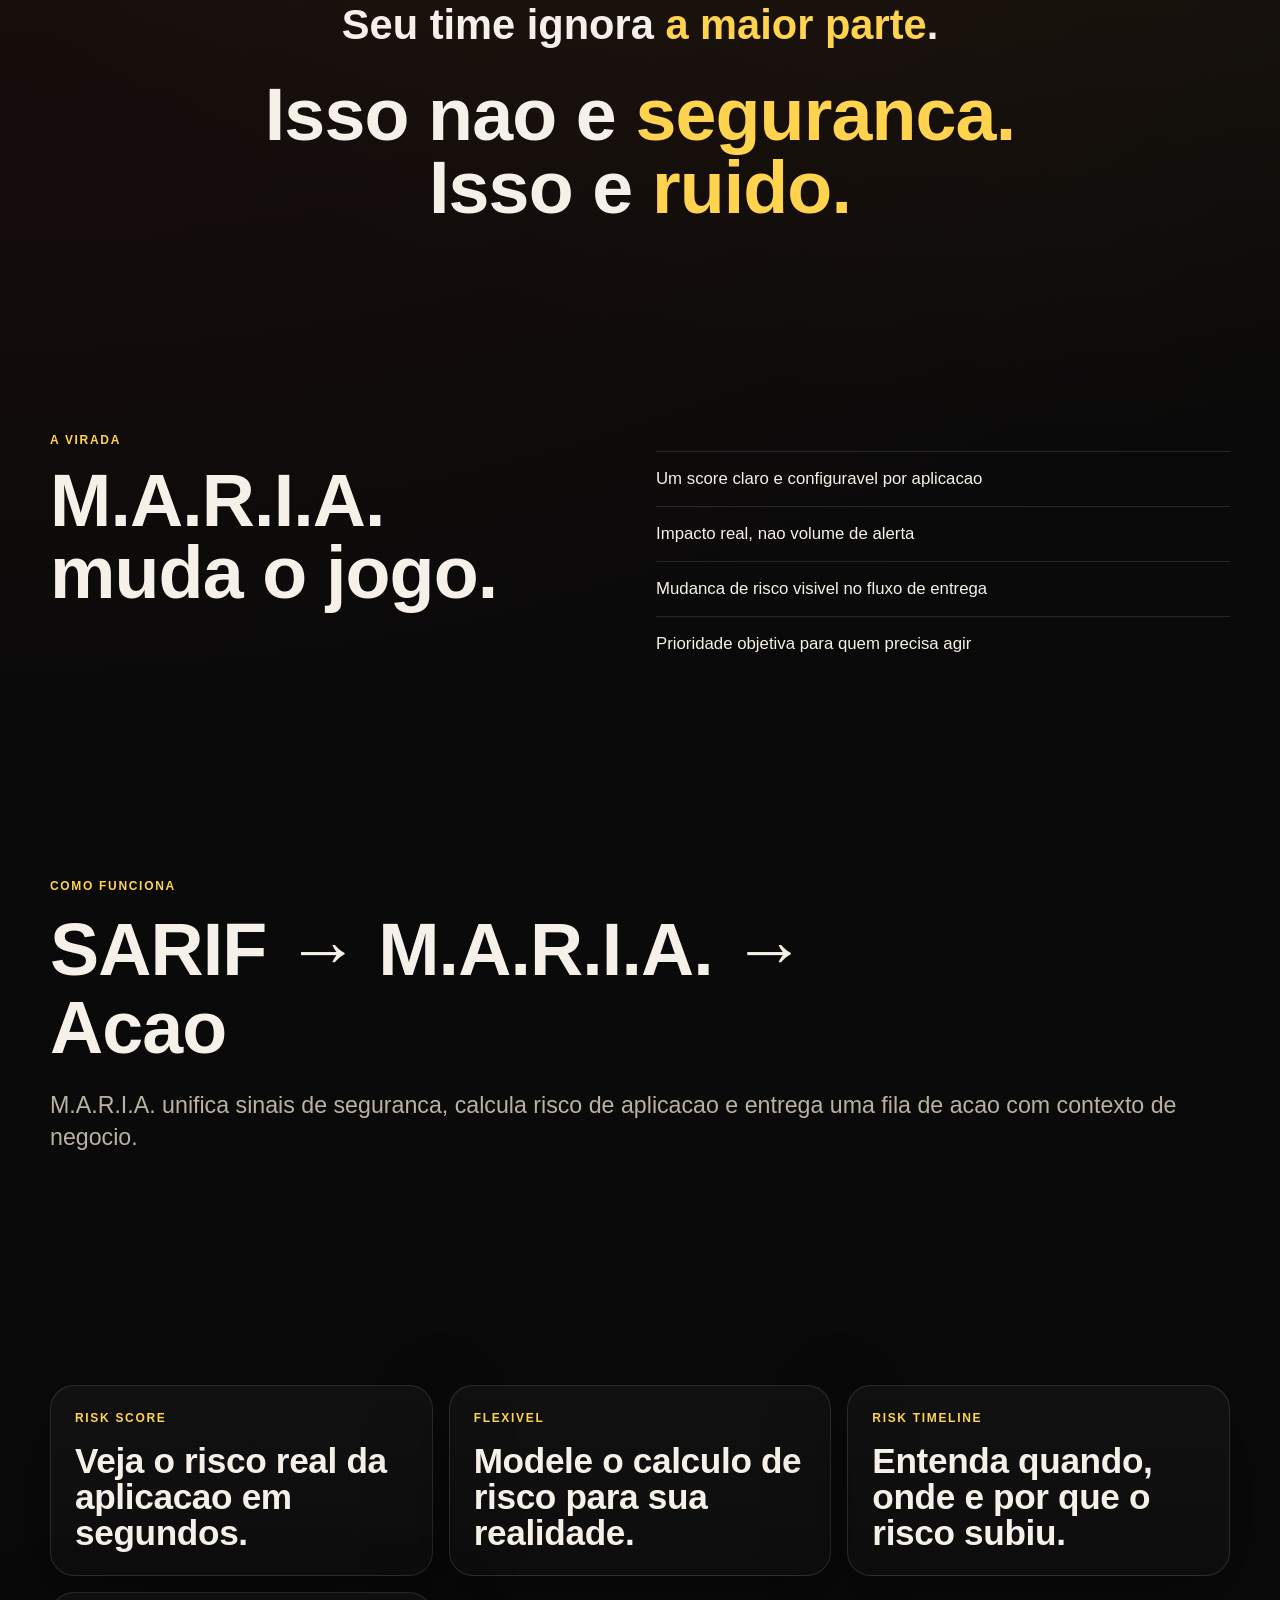
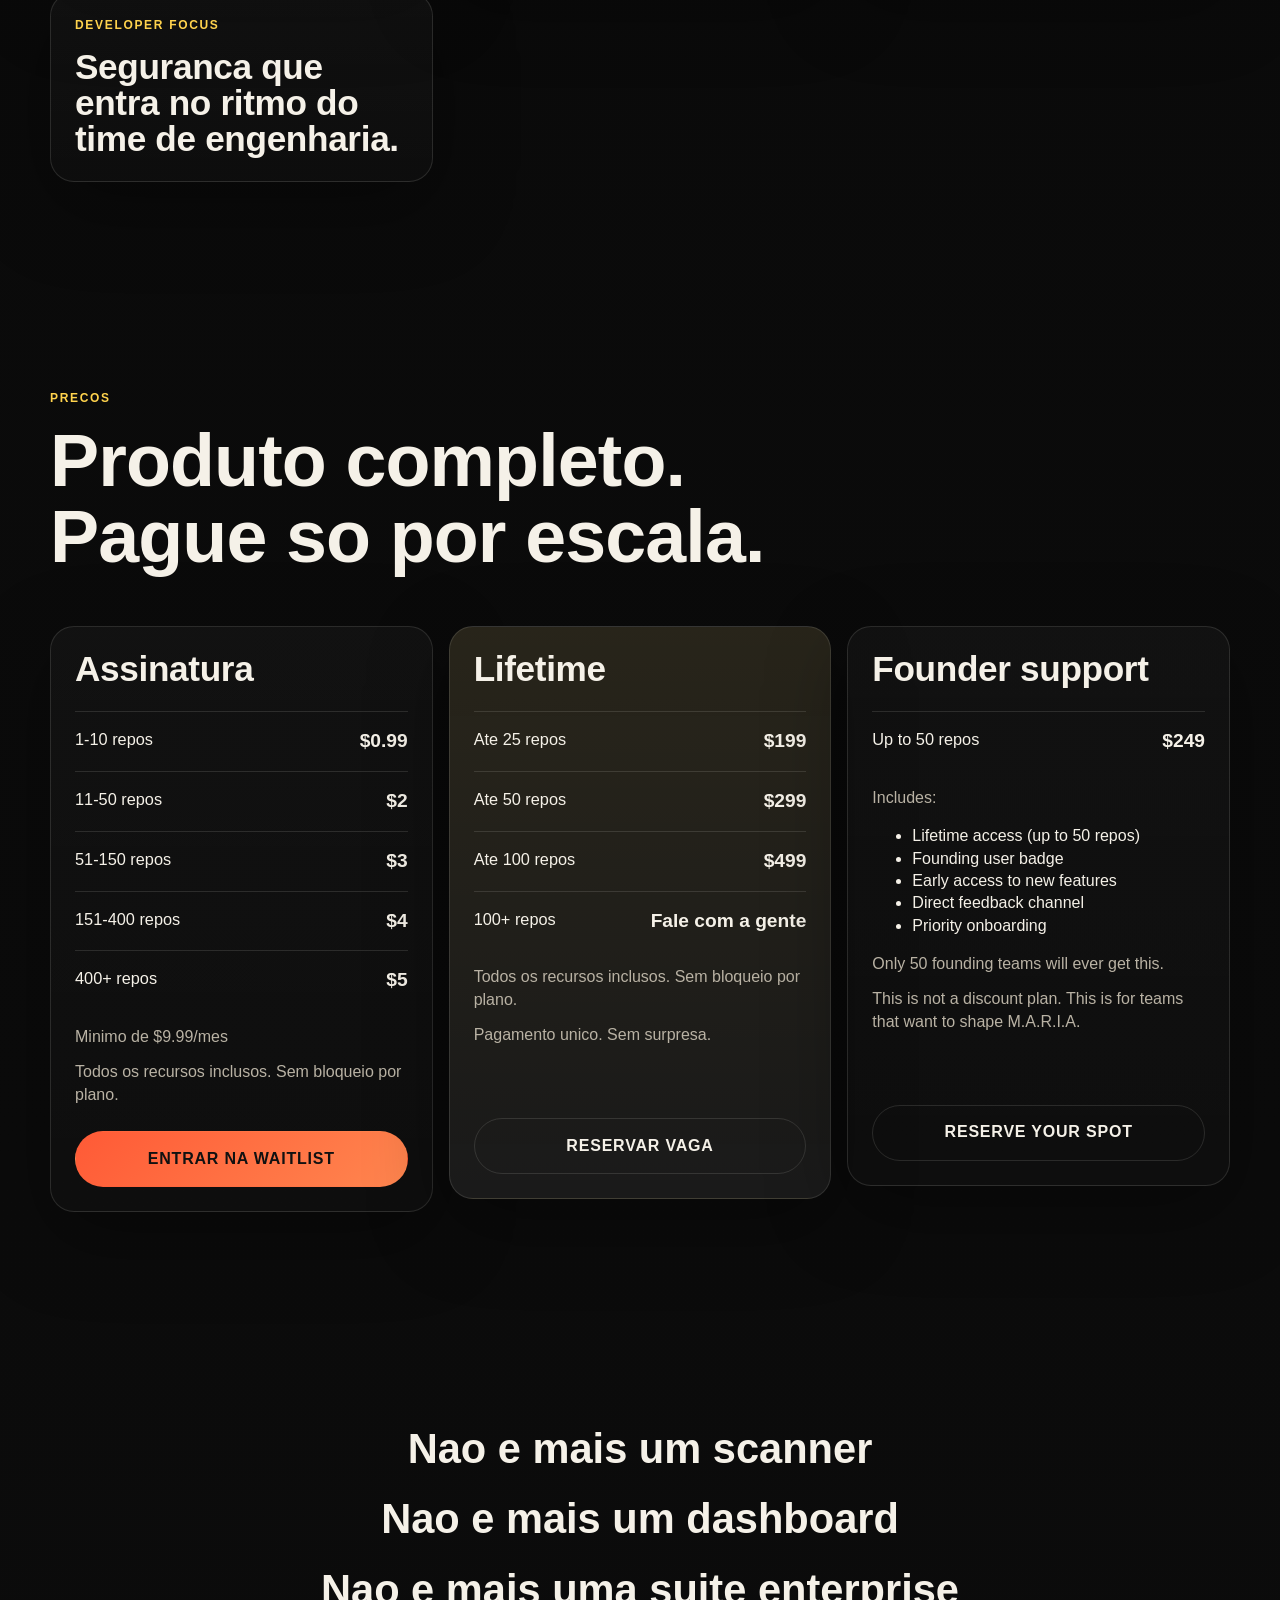
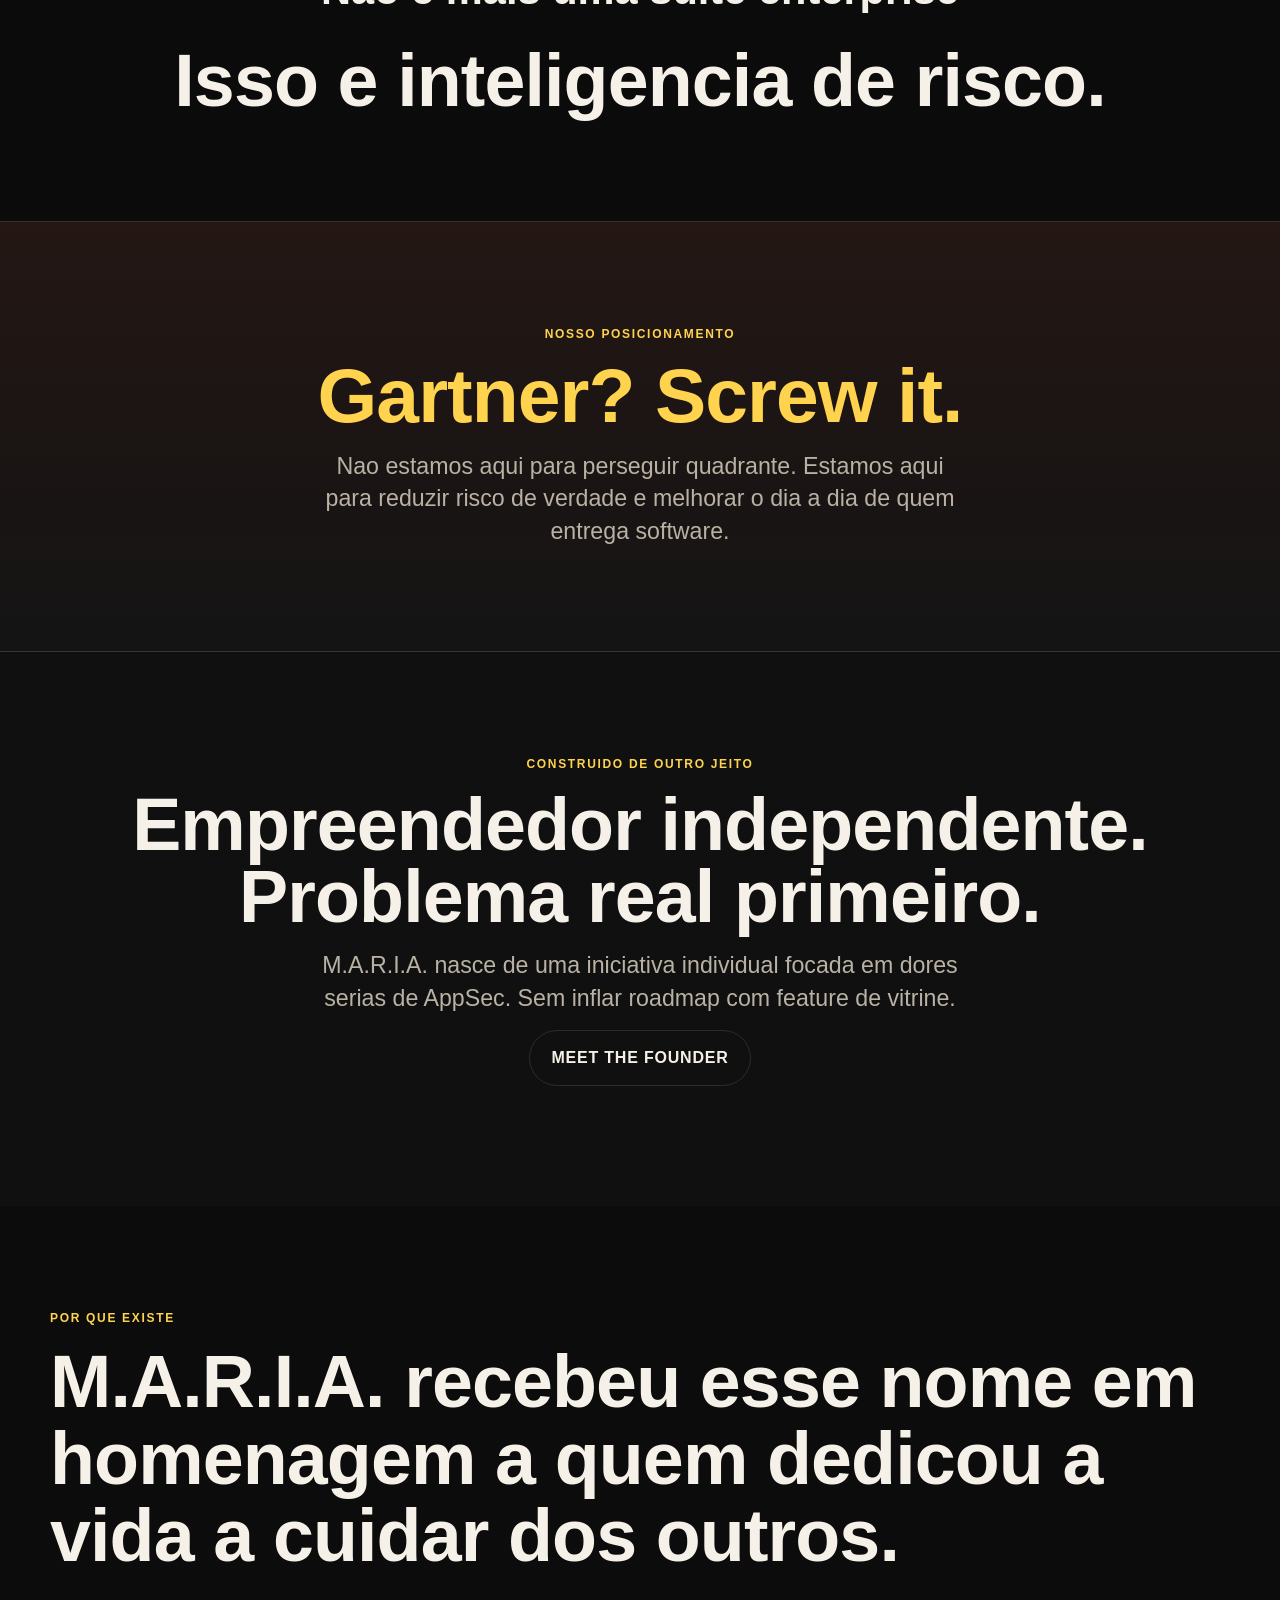
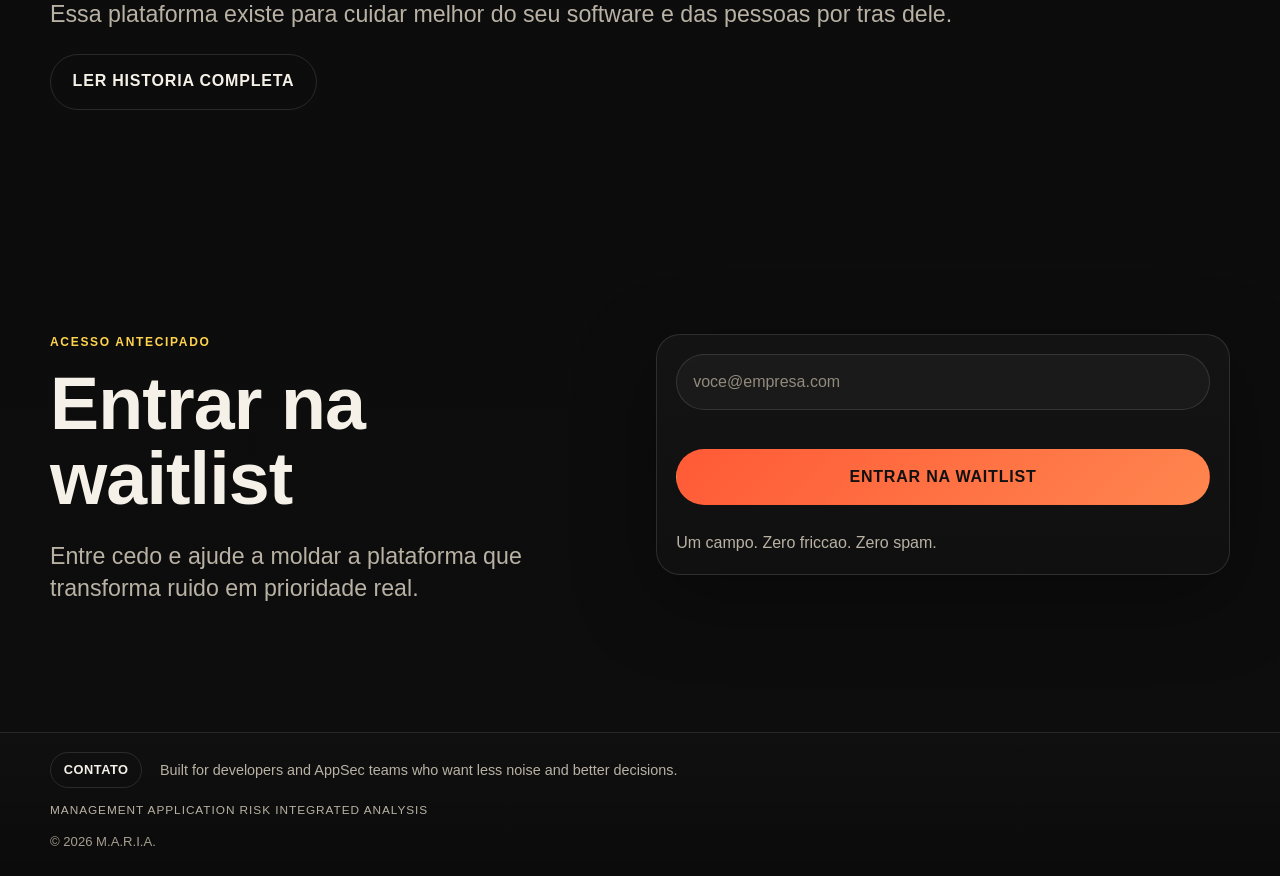
==== commit 139d3363: "open scan" ====
--- a/index.html
+++ b/index.html
@@ -15,9 +15,11 @@
     <meta property="og:url" content="https://mariaappsec.com/">
     <meta property="og:site_name" content="M.A.R.I.A.">
     <meta property="og:locale" content="en_US">
+    <meta property="og:image" content="https://mariaappsec.com/img/maria.png">
     <meta name="twitter:card" content="summary_large_image">
     <meta name="twitter:title" content="M.A.R.I.A. | Management Application Risk Integrated Analysis">
     <meta name="twitter:description" content="No noise. No dashboards. Just risk clarity.">
+    <meta name="twitter:image" content="https://mariaappsec.com/img/maria.png">
     <link rel="stylesheet" href="css/styles.css">
     <script src="i18n/translations.js"></script>
     <script type="application/ld+json">
@@ -64,6 +66,7 @@
             </a>
             <nav class="site-nav" aria-label="Primary">
                 <a href="#home">Home</a>
+                <a href="/openscan/">Open Scan</a>
                 <a href="#pricing">Pricing</a>
                 <a href="/why/">Why</a>
                 <a href="#join">Join</a>
@@ -85,6 +88,7 @@
                     <p class="hero-subtitle">Understand what actually matters in your application security.</p>
                     <div class="hero-actions">
                         <a class="button button-primary" href="#join" data-track-event="waitlist_cta_click" data-track-location="hero_primary">Join the waitlist</a>
+                        <a class="button button-secondary" href="/openscan/" data-track-event="openscan_click" data-track-location="hero_cta">Free Open Scan Pack</a>
                         <a class="button button-secondary" href="#pricing">See pricing</a>
                         <a class="button button-secondary" href="https://demo.mariaappsec.com" target="_blank" rel="noreferrer" data-track-event="demo_click" data-track-location="hero_cta">Try demo</a>
                     </div>
--- a/css/styles.css
+++ b/css/styles.css
@@ -736,6 +736,29 @@
     color: var(--text);
 }
 
+.why-memory-photo {
+    width: fit-content;
+    max-width: 100%;
+    margin: 0 auto 1rem;
+    text-align: center;
+    padding: 0.55rem;
+    border: 1px solid var(--line);
+    border-radius: 1rem;
+    background: linear-gradient(180deg, rgba(255, 255, 255, 0.05), rgba(255, 255, 255, 0.02));
+    box-shadow: 0 10px 34px rgba(0, 0, 0, 0.28);
+}
+
+.why-memory-photo img {
+    display: block;
+    width: min(100%, 400px);
+    height: auto;
+    margin: 0 auto;
+    border-radius: 0.75rem;
+    border: 1px solid var(--line);
+    filter: saturate(0.9) contrast(1.02);
+    box-shadow: 0 16px 42px rgba(0, 0, 0, 0.35);
+}
+
 .why-story-block {
     border-top: 1px solid var(--line);
     border-bottom: 1px solid var(--line);
@@ -835,4 +858,361 @@
     .hero-panel {
         padding: 1.6rem;
     }
-}+}
+
+.openscan-page {
+    background:
+        radial-gradient(circle at 12% 8%, rgba(255, 90, 54, 0.16), transparent 34%),
+        radial-gradient(circle at 86% 2%, rgba(255, 211, 77, 0.1), transparent 30%),
+        linear-gradient(180deg, #080808 0%, #0d0d0d 100%);
+}
+
+.openscan-hero {
+    min-height: 88vh;
+    display: flex;
+    align-items: center;
+    padding-top: 7rem;
+}
+
+.openscan-hero-grid,
+.openscan-preview-grid {
+    display: grid;
+    gap: 2rem;
+}
+
+.openscan-hero-copy {
+    max-width: 760px;
+}
+
+.openscan-upgrade-card,
+.openscan-stage-card,
+.openscan-result-card,
+.openscan-file-list {
+    border: 1px solid var(--line);
+    border-radius: var(--radius);
+    background: linear-gradient(180deg, rgba(255, 255, 255, 0.055), rgba(255, 255, 255, 0.018));
+    box-shadow: var(--shadow);
+}
+
+.openscan-upgrade-card {
+    padding: 1.35rem;
+}
+
+.openscan-upgrade-card h2 {
+    margin: 0.35rem 0 1rem;
+    font-size: clamp(1.75rem, 3.2vw, 2.55rem);
+}
+
+.openscan-upgrade-card ul {
+    display: grid;
+    gap: 0.8rem;
+    margin: 0;
+    padding: 0;
+    list-style: none;
+    color: var(--muted);
+}
+
+.openscan-upgrade-card li {
+    padding-top: 0.8rem;
+    border-top: 1px solid var(--line);
+}
+
+.openscan-generator-section {
+    border-top: 1px solid var(--line);
+    border-bottom: 1px solid var(--line);
+    background: rgba(255, 255, 255, 0.012);
+}
+
+.openscan-section-header {
+    display: flex;
+    align-items: end;
+    justify-content: space-between;
+    gap: 1rem;
+    margin-bottom: 1.4rem;
+}
+
+.openscan-section-header h2,
+.openscan-preview-grid h2 {
+    margin: 0.2rem 0 0.7rem;
+}
+
+.openscan-flow {
+    display: grid;
+    grid-template-columns: repeat(auto-fit, minmax(132px, 1fr));
+    gap: 0.7rem;
+    margin-bottom: 1rem;
+}
+
+.openscan-flow-step {
+    min-height: 116px;
+    display: flex;
+    flex-direction: column;
+    align-items: center;
+    justify-content: center;
+    gap: 0.45rem;
+    padding: 0.75rem;
+    border: 1px solid var(--line);
+    border-radius: 18px;
+    background: rgba(255, 255, 255, 0.035);
+    text-align: center;
+    color: var(--muted);
+}
+
+.openscan-flow-step span {
+    width: 1.05rem;
+    height: 1.05rem;
+    border-radius: 50%;
+    border: 2px solid rgba(255, 255, 255, 0.24);
+    background: rgba(255, 255, 255, 0.08);
+}
+
+.openscan-flow-step strong {
+    color: var(--text);
+    font-size: 0.9rem;
+}
+
+.openscan-flow-step small {
+    min-height: 2.2em;
+    font-size: 0.76rem;
+    line-height: 1.15;
+}
+
+.openscan-flow-step.is-active {
+    border-color: rgba(255, 211, 77, 0.42);
+    color: var(--text);
+}
+
+.openscan-flow-step.is-active span {
+    border-color: var(--accent-strong);
+    background: var(--accent-strong);
+    box-shadow: 0 0 0 5px rgba(255, 211, 77, 0.11);
+}
+
+.openscan-toolbar {
+    display: flex;
+    flex-wrap: wrap;
+    align-items: center;
+    gap: 0.75rem;
+    margin: 1rem 0 1.25rem;
+}
+
+.openscan-toolbar span {
+    color: var(--muted);
+    font-weight: 700;
+}
+
+.openscan-stack-grid {
+    display: grid;
+    grid-template-columns: repeat(auto-fit, minmax(360px, 1fr));
+    gap: 1rem;
+}
+
+.openscan-stage-card {
+    display: flex;
+    flex-direction: column;
+    gap: 0.85rem;
+    min-width: 0;
+    padding: 1rem;
+}
+
+.openscan-stage-card.is-active {
+    border-color: rgba(255, 211, 77, 0.34);
+}
+
+.openscan-stage-card-header {
+    display: flex;
+    align-items: start;
+    justify-content: space-between;
+    gap: 1rem;
+}
+
+.openscan-stage-card-header span {
+    color: var(--muted);
+    font-size: 0.75rem;
+    font-weight: 800;
+    text-transform: uppercase;
+}
+
+.openscan-stage-card-header h3 {
+    margin: 0.2rem 0 0;
+    font-size: 1.08rem;
+    line-height: 1.18;
+}
+
+.openscan-tool-list {
+    display: grid;
+    gap: 0.65rem;
+}
+
+.openscan-tool-card {
+    display: grid;
+    grid-template-columns: 4.2rem minmax(0, 1fr) auto;
+    gap: 0.9rem;
+    align-items: center;
+    min-height: 5.3rem;
+    padding: 0.9rem;
+    border: 1px solid var(--line);
+    border-radius: 16px;
+    background: rgba(0, 0, 0, 0.18);
+    cursor: pointer;
+}
+
+.openscan-tool-card input {
+    position: absolute;
+    opacity: 0;
+    pointer-events: none;
+}
+
+.openscan-tool-card.is-selected {
+    border-color: rgba(255, 211, 77, 0.42);
+    background: rgba(255, 211, 77, 0.075);
+}
+
+.openscan-tool-logo {
+    width: 4.2rem;
+    height: 3.2rem;
+    display: inline-flex;
+    align-items: center;
+    justify-content: center;
+    border-radius: 12px;
+    background: rgba(255, 255, 255, 0.07);
+    padding: 0.5rem;
+}
+
+.openscan-tool-logo img {
+    display: block;
+    max-width: 100%;
+    max-height: 100%;
+    object-fit: contain;
+}
+
+.openscan-tool-copy {
+    display: grid;
+    gap: 0.2rem;
+    min-width: 0;
+}
+
+.openscan-tool-copy strong {
+    font-size: 1rem;
+    line-height: 1.1;
+}
+
+.openscan-switch {
+    width: 2.35rem;
+    height: 1.35rem;
+    padding: 0.16rem;
+    border: 1px solid var(--line);
+    border-radius: 999px;
+    background: rgba(255, 255, 255, 0.05);
+}
+
+.openscan-switch span {
+    display: block;
+    width: 0.92rem;
+    height: 0.92rem;
+    border-radius: 50%;
+    background: var(--muted);
+    transition: transform 0.18s ease, background 0.18s ease;
+}
+
+.openscan-tool-card.is-selected .openscan-switch span {
+    transform: translateX(0.95rem);
+    background: var(--accent-strong);
+}
+
+.openscan-preview-section {
+    background: linear-gradient(180deg, rgba(255, 255, 255, 0.016), transparent);
+}
+
+.openscan-preview-grid {
+    align-items: start;
+}
+
+.openscan-preview-grid .button {
+    margin: 0.25rem 0.5rem 0.25rem 0;
+}
+
+.openscan-file-list {
+    display: grid;
+    gap: 0.65rem;
+    padding: 1rem;
+}
+
+.openscan-file-list code {
+    display: block;
+    padding: 0.8rem;
+    border: 1px solid var(--line);
+    border-radius: 14px;
+    background: rgba(0, 0, 0, 0.22);
+    color: var(--text);
+    overflow-wrap: anywhere;
+}
+
+.openscan-download-button {
+    position: relative;
+    overflow: hidden;
+    min-width: 180px;
+    transition: transform 0.16s ease, box-shadow 0.16s ease, background 0.16s ease;
+}
+
+.openscan-download-button:hover,
+.openscan-download-button:focus-visible {
+    transform: translateY(-1px);
+    box-shadow: 0 12px 34px rgba(255, 90, 54, 0.28);
+}
+
+.openscan-download-button.is-busy {
+    pointer-events: none;
+    color: #141414;
+}
+
+.openscan-download-button.is-busy::after {
+    content: "";
+    position: absolute;
+    inset: 0;
+    background: linear-gradient(90deg, transparent, rgba(255, 255, 255, 0.45), transparent);
+    animation: openscan-download-sweep 0.8s linear infinite;
+}
+
+.openscan-download-button.is-done {
+    background: var(--accent-strong);
+    color: #141414;
+    box-shadow: 0 0 0 4px rgba(255, 211, 77, 0.14);
+}
+
+@keyframes openscan-download-sweep {
+    from {
+        transform: translateX(-100%);
+    }
+
+    to {
+        transform: translateX(100%);
+    }
+}
+
+@media (min-width: 900px) {
+    .openscan-hero-grid {
+        grid-template-columns: minmax(0, 1.2fr) minmax(320px, 0.8fr);
+        align-items: center;
+    }
+
+    .openscan-preview-grid {
+        grid-template-columns: minmax(0, 0.85fr) minmax(360px, 1.15fr);
+    }
+}
+
+@media (max-width: 760px) {
+    .openscan-section-header {
+        align-items: start;
+        flex-direction: column;
+    }
+
+    .openscan-tool-card {
+        grid-template-columns: 3.6rem minmax(0, 1fr);
+    }
+
+    .openscan-switch {
+        grid-column: 1 / -1;
+        justify-self: start;
+    }
+}
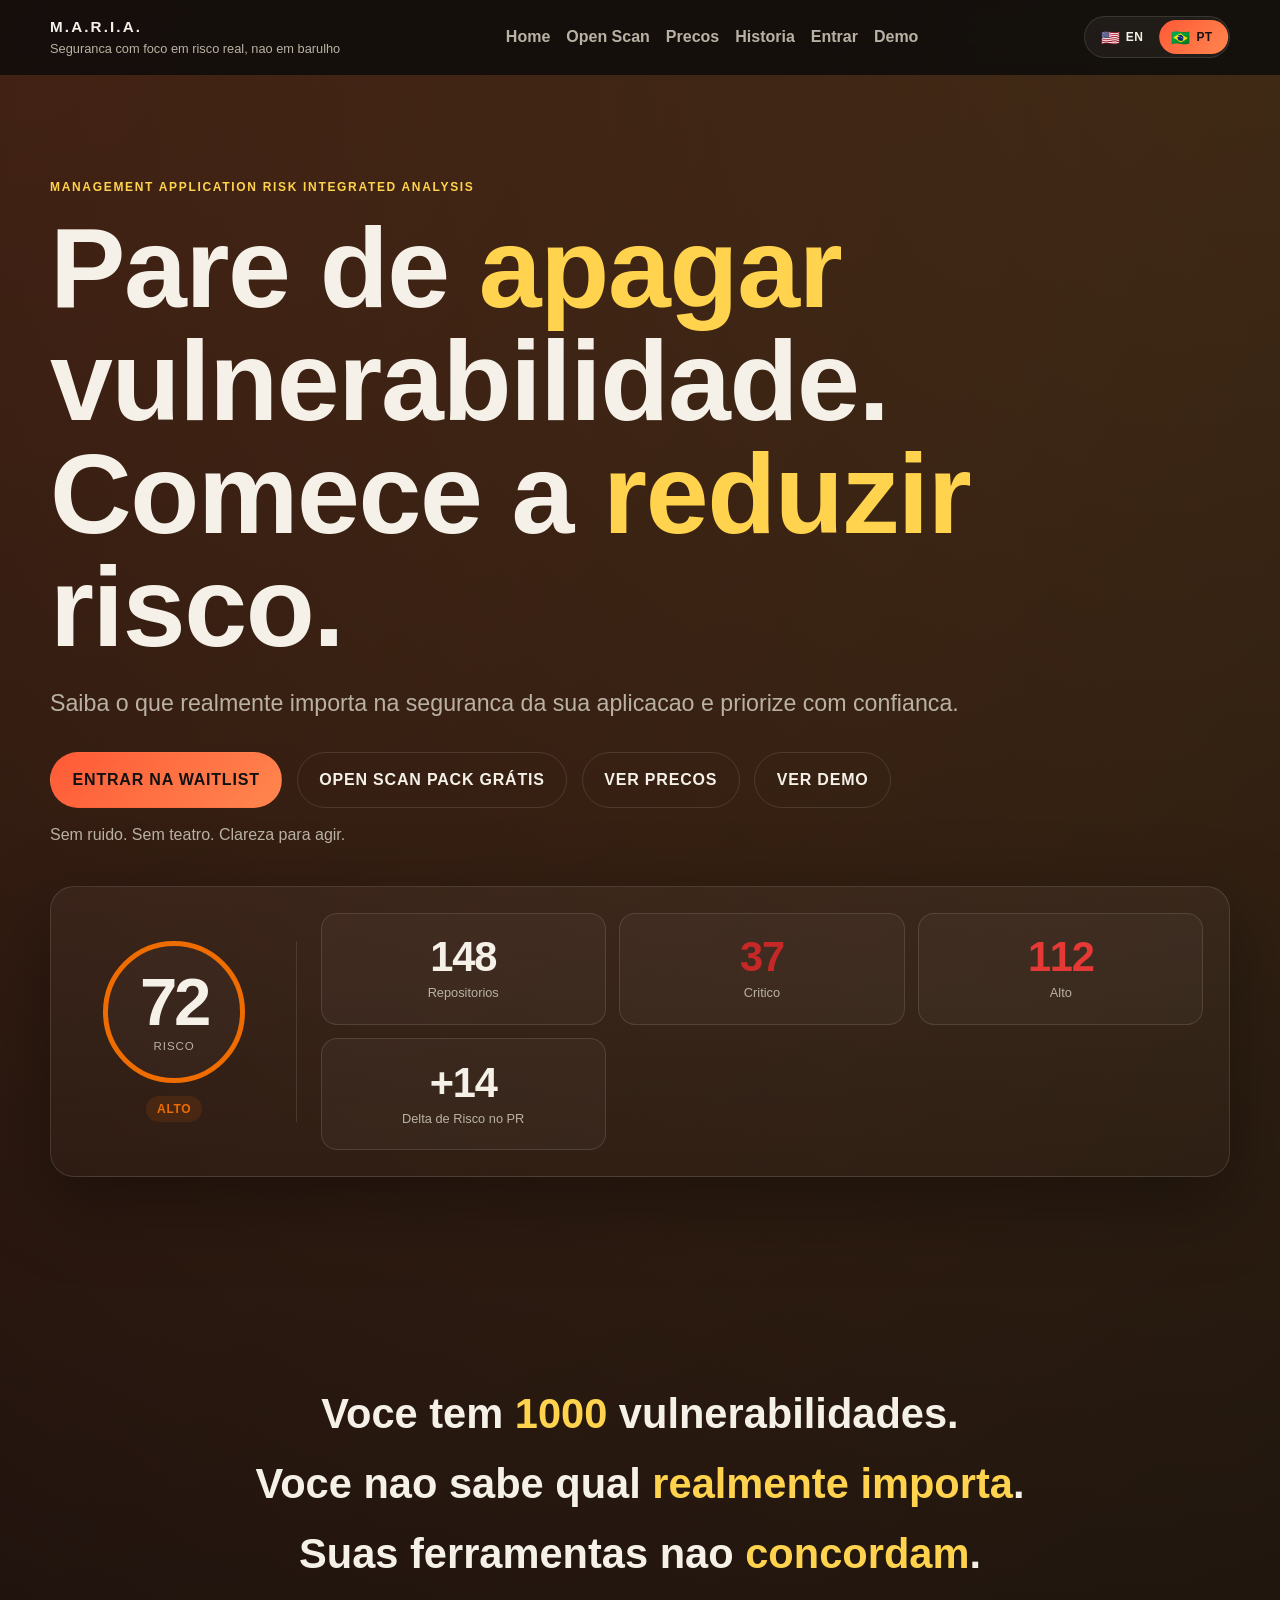
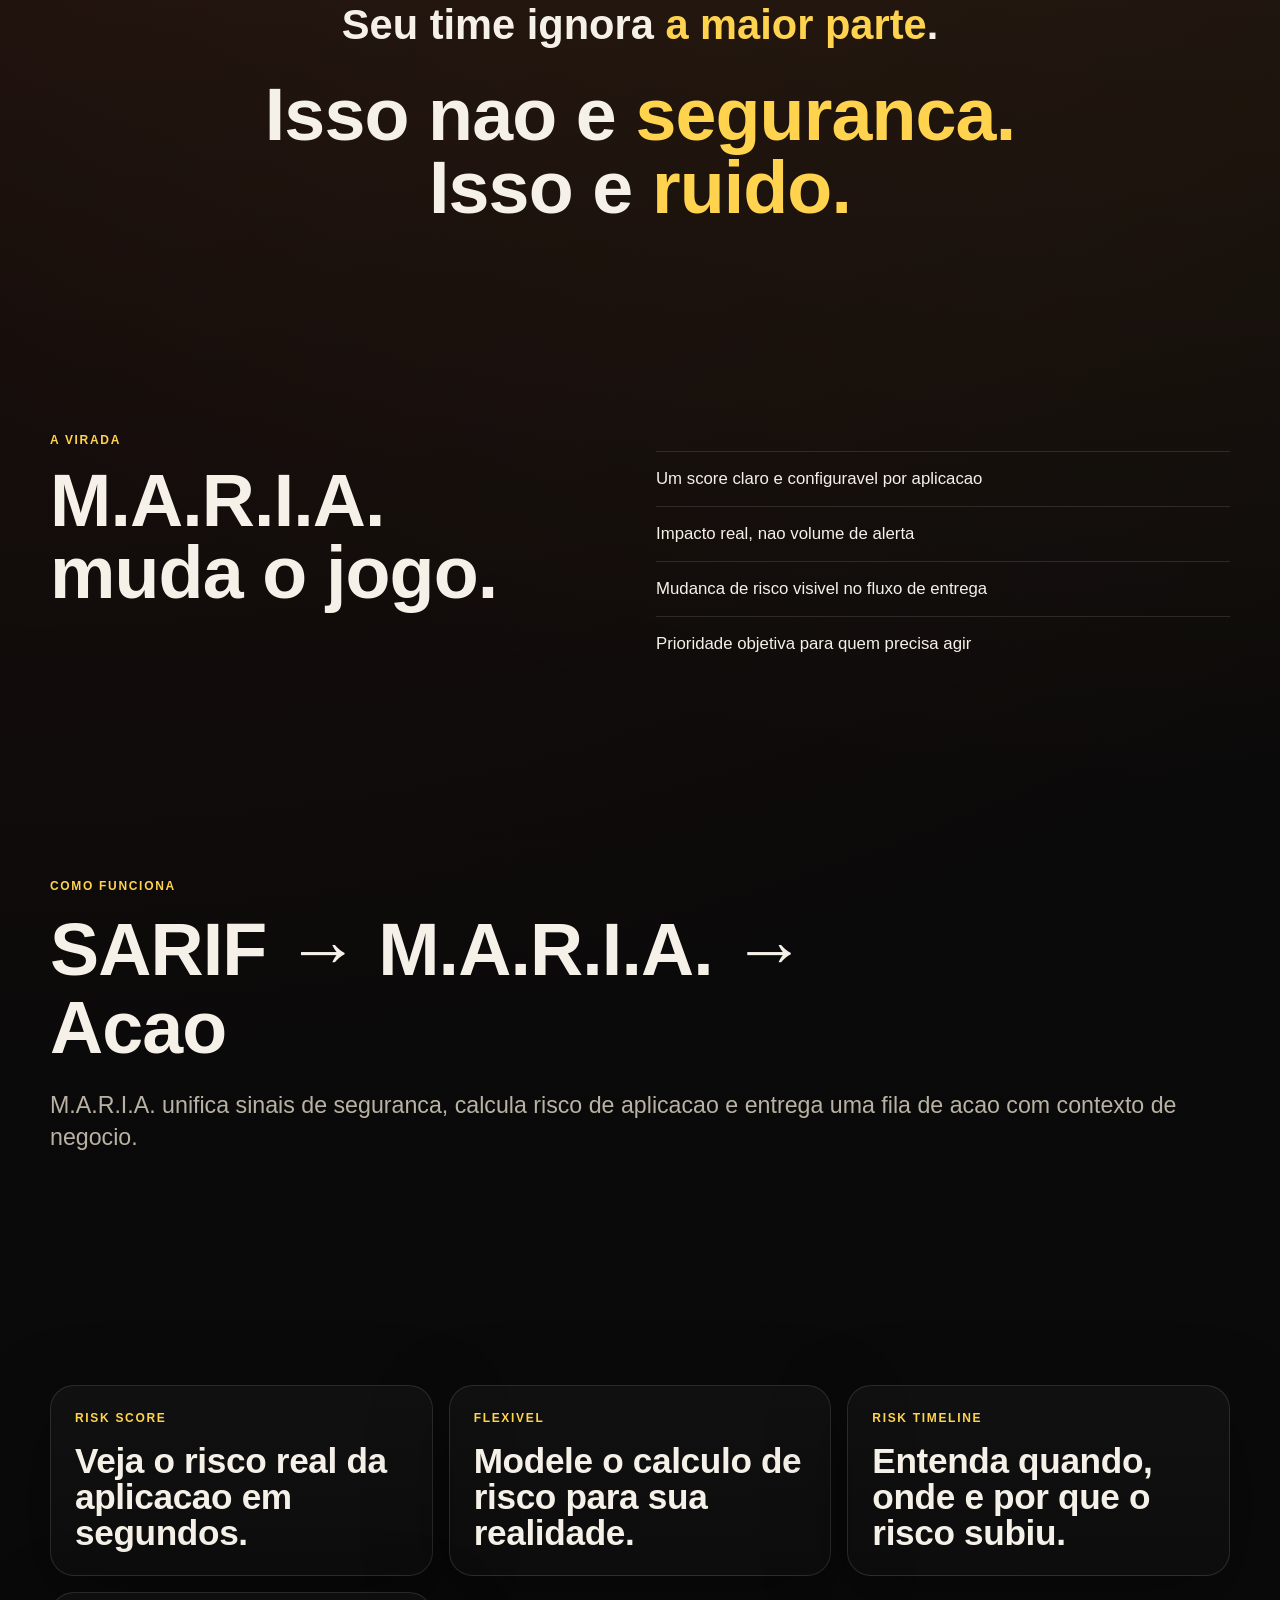
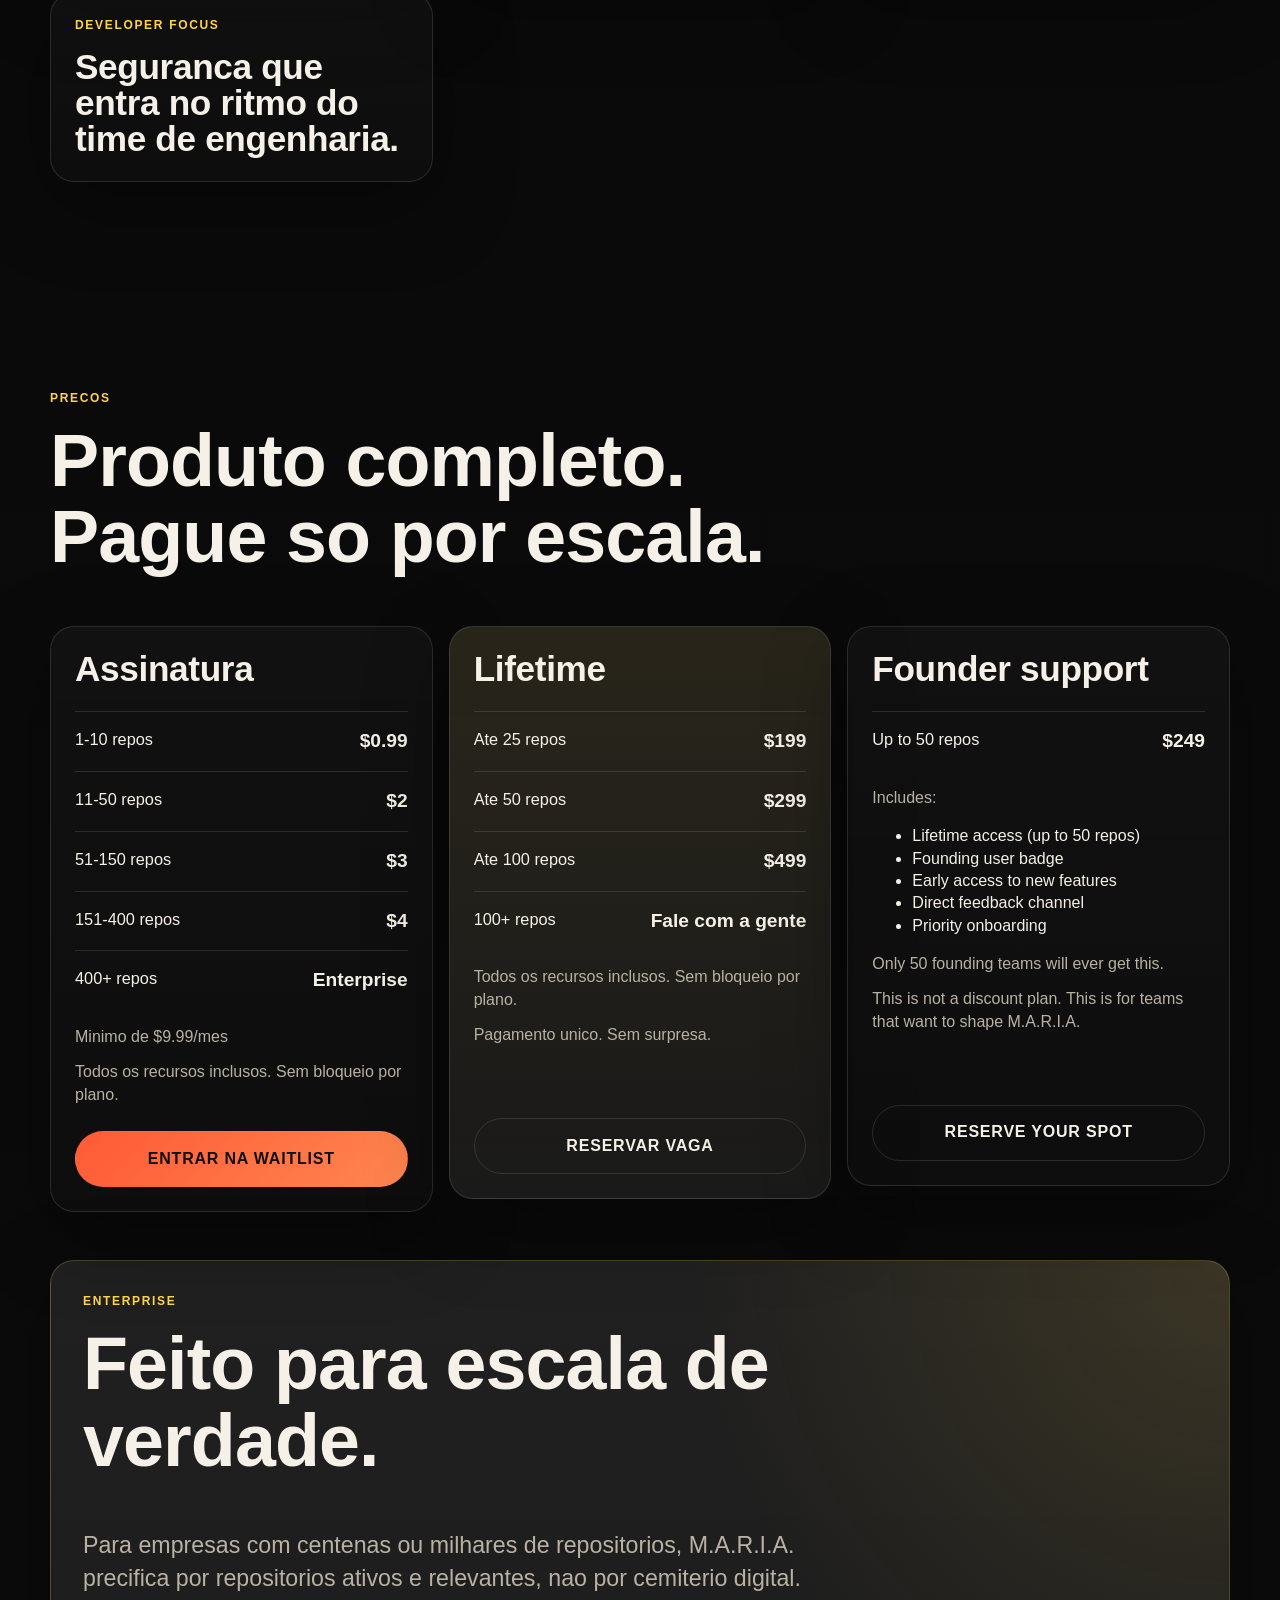
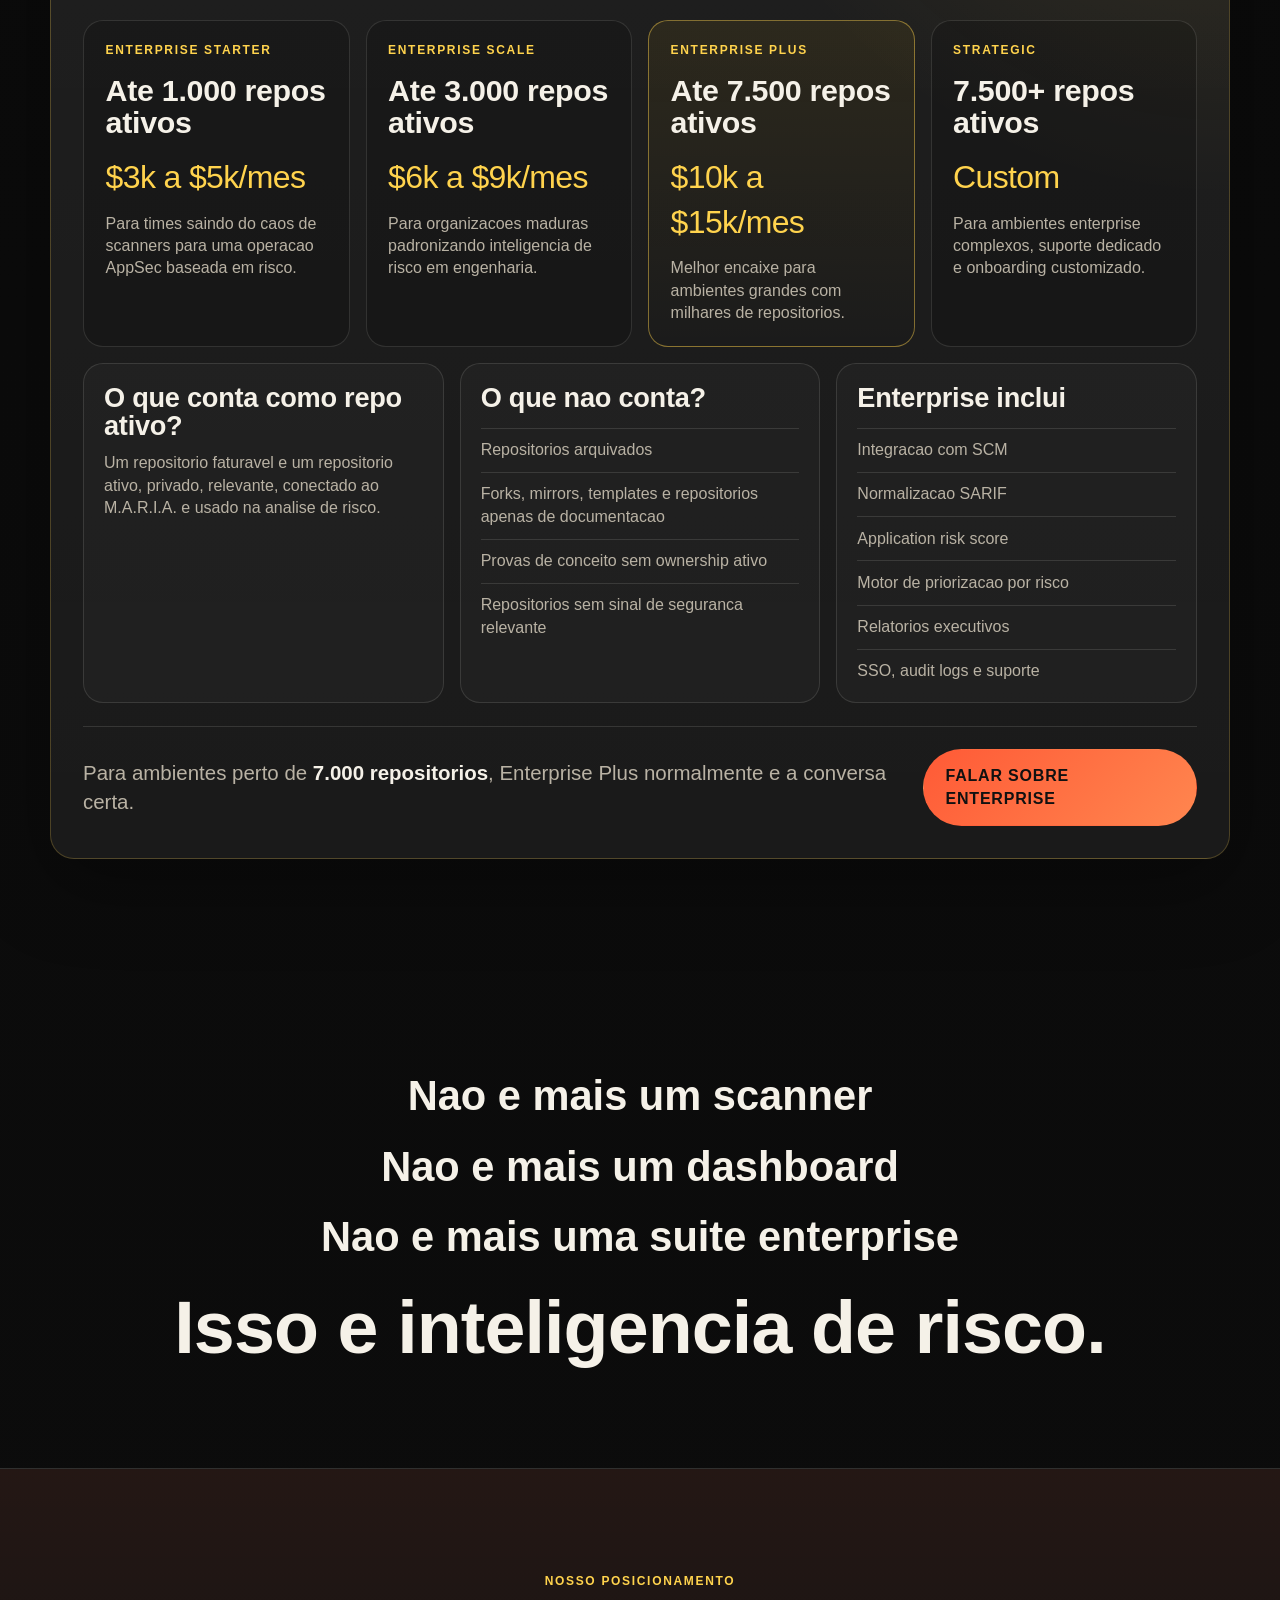
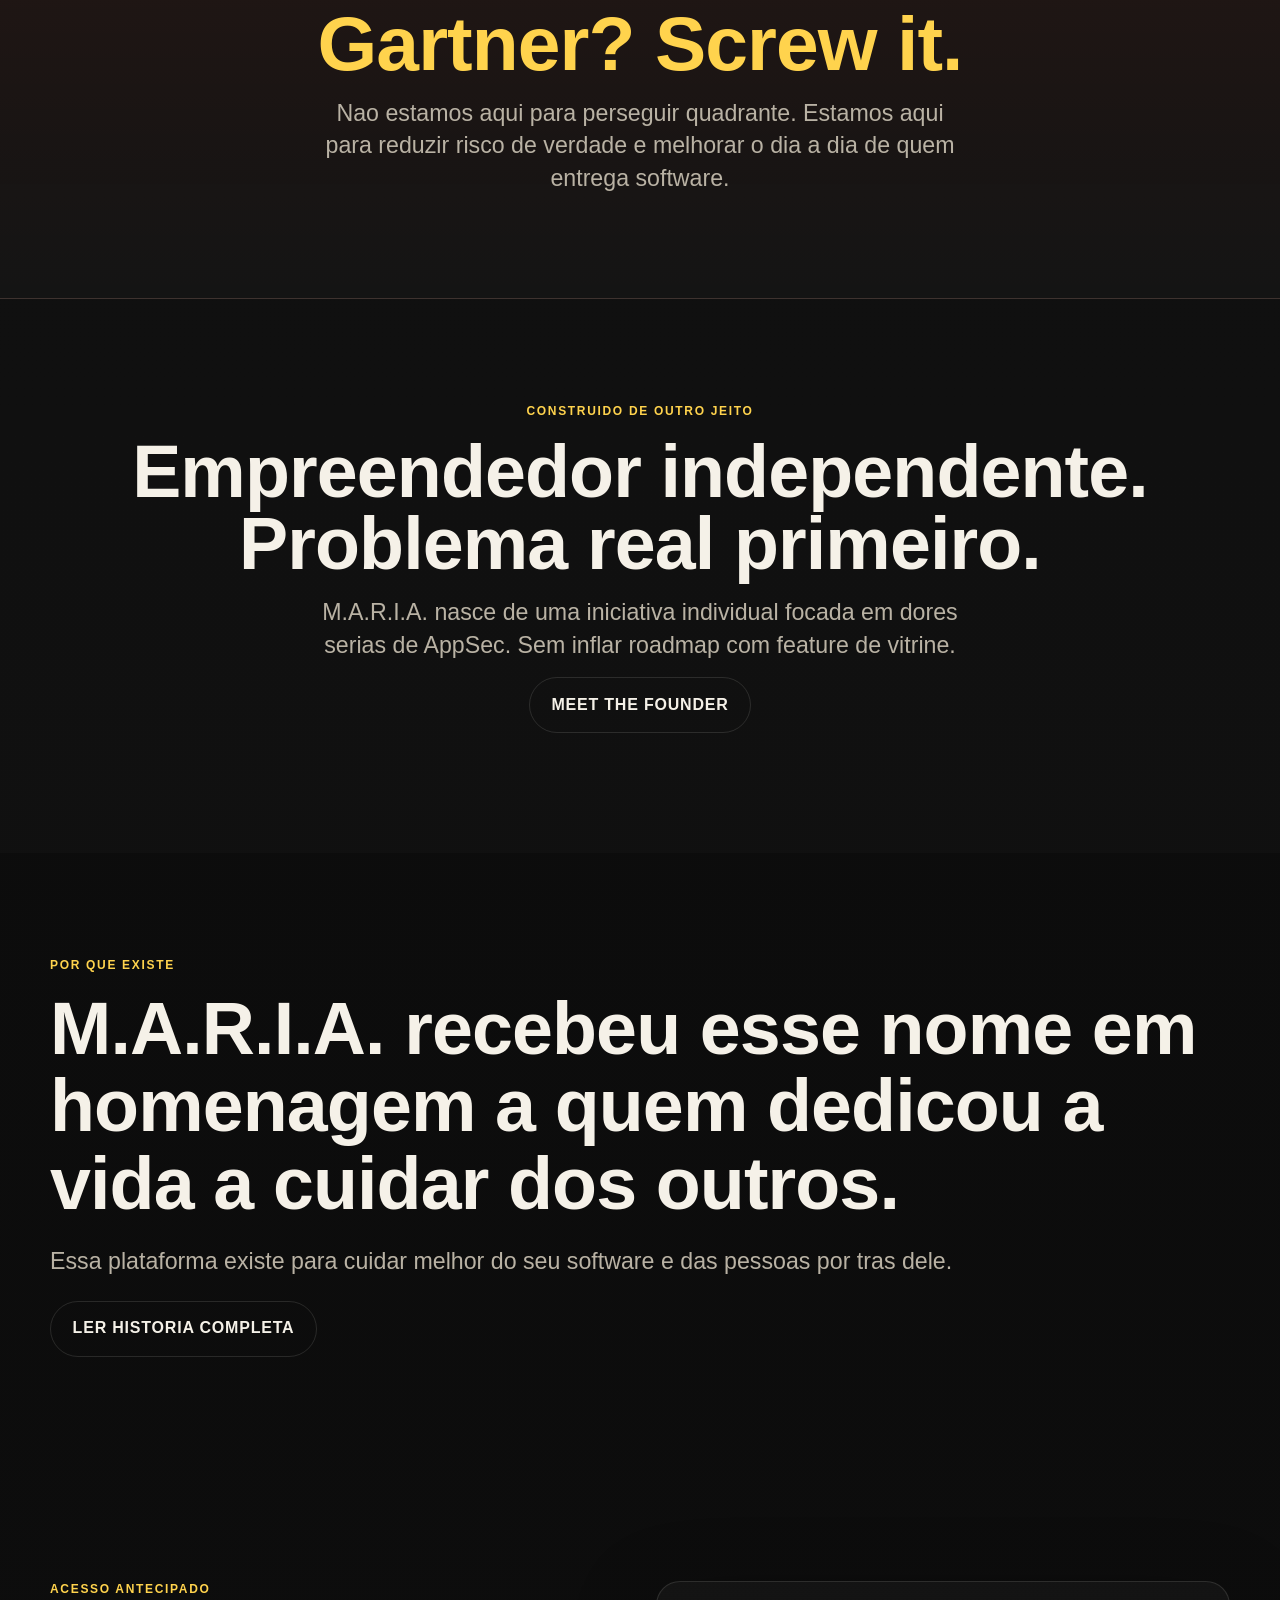
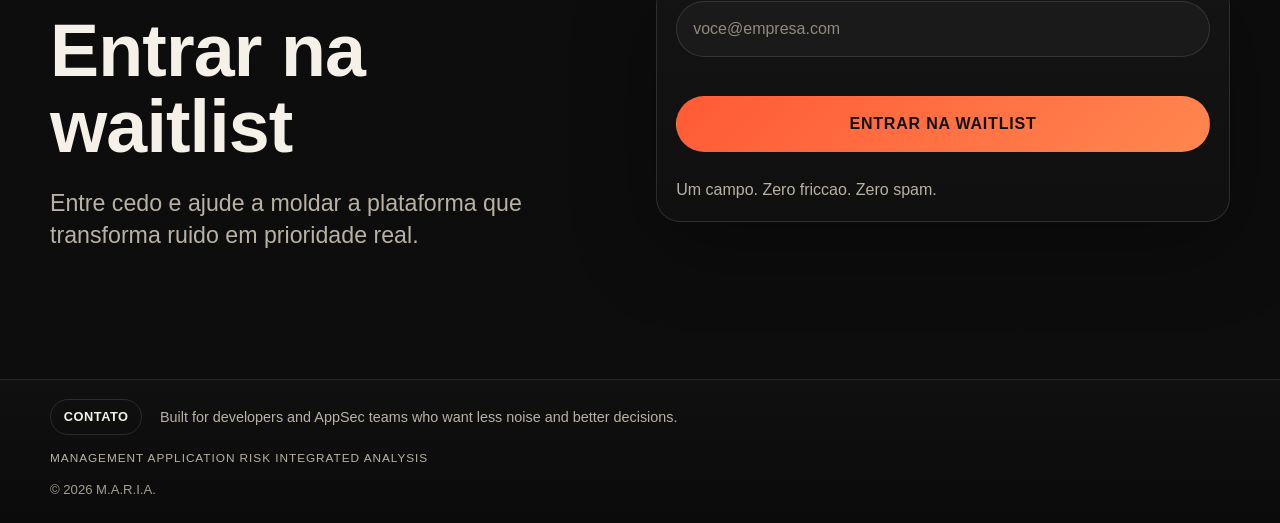
==== commit a00785f8: "fix" ====
--- a/index.html
+++ b/index.html
@@ -22,6 +22,13 @@
     <meta name="twitter:image" content="https://mariaappsec.com/img/maria.png">
     <link rel="stylesheet" href="css/styles.css">
     <script src="i18n/translations.js"></script>
+    <script async src="https://www.googletagmanager.com/gtag/js?id=G-09VC70Q0TF"></script>
+    <script>
+        window.dataLayer = window.dataLayer || [];
+        function gtag(){dataLayer.push(arguments);}
+        gtag('js', new Date());
+        gtag('config', 'G-09VC70Q0TF');
+    </script>    
     <script type="application/ld+json">
     {
       "@context": "https://schema.org",
@@ -194,7 +201,7 @@
                             <div class="pricing-row" role="row"><span>11-50 repos</span><strong>$2</strong></div>
                             <div class="pricing-row" role="row"><span>51-150 repos</span><strong>$3</strong></div>
                             <div class="pricing-row" role="row"><span>151-400 repos</span><strong>$4</strong></div>
-                            <div class="pricing-row" role="row"><span>400+ repos</span><strong>$5</strong></div>
+                            <div class="pricing-row" role="row"><span>400+ repos</span><strong>Enterprise</strong></div>
                         </div>
                         <p class="pricing-note">Minimum $9.99/month</p>
                         <p class="pricing-support">All features included. No hidden tiers.</p>
@@ -236,8 +243,87 @@
                         <div class="pricing-spacer" aria-hidden="true"></div>
                         <a class="button button-secondary button-block" href="#join" data-track-event="waitlist_cta_click" data-track-location="pricing_founder">Reserve your spot</a>
                     </article>                    
-                </div>
-            </div>
+                </div>              
+                <section class="enterprise-pricing" id="enterprise" aria-labelledby="enterprise-title">
+                    <div class="enterprise-header">
+                        <p class="eyebrow">ENTERPRISE</p>
+                        <h2 id="enterprise-title">Built for serious scale.</h2>
+                        <p class="section-copy">
+                            For companies with hundreds or thousands of repositories, M.A.R.I.A. is priced by active, relevant repositories, not by digital graveyard inventory.
+                        </p>
+                    </div>
+
+                    <div class="enterprise-grid" role="table" aria-label="Enterprise pricing by active repositories">
+                        <article class="enterprise-card">
+                            <p class="card-kicker">Enterprise Starter</p>
+                            <h3>Up to 1,000 active repos</h3>
+                            <p class="enterprise-price">$3k to $5k/month</p>
+                            <p class="pricing-support">For teams moving from noisy scanners to risk-based AppSec operations.</p>
+                        </article>
+
+                        <article class="enterprise-card">
+                            <p class="card-kicker">Enterprise Scale</p>
+                            <h3>Up to 3,000 active repos</h3>
+                            <p class="enterprise-price">$6k to $9k/month</p>
+                            <p class="pricing-support">For mature engineering organizations standardizing risk intelligence.</p>
+                        </article>
+
+                        <article class="enterprise-card enterprise-card-featured">
+                            <p class="card-kicker">Enterprise Plus</p>
+                            <h3>Up to 7,500 active repos</h3>
+                            <p class="enterprise-price">$10k to $15k/month</p>
+                            <p class="pricing-support">Best fit for large environments with thousands of repositories.</p>
+                        </article>
+
+                        <article class="enterprise-card">
+                            <p class="card-kicker">Strategic</p>
+                            <h3>7,500+ active repos</h3>
+                            <p class="enterprise-price">Custom</p>
+                            <p class="pricing-support">For complex enterprise environments, dedicated support, and custom onboarding.</p>
+                        </article>
+                    </div>
+
+                    <div class="enterprise-detail">
+                        <div>
+                            <h3>What counts as an active repo?</h3>
+                            <p class="pricing-support">
+                                A billable repository is an active, private, relevant code repository connected to M.A.R.I.A. and used for risk analysis.
+                            </p>
+                        </div>
+
+                        <div>
+                            <h3>What does not count?</h3>
+                            <ul class="enterprise-list">
+                                <li>Archived repositories</li>
+                                <li>Forks, mirrors, templates, and docs-only repositories</li>
+                                <li>Proofs of concept with no active ownership</li>
+                                <li>Repositories with no relevant security signal</li>
+                            </ul>
+                        </div>
+
+                        <div>
+                            <h3>Enterprise includes</h3>
+                            <ul class="enterprise-list">
+                                <li>SCM integration</li>
+                                <li>SARIF normalization</li>
+                                <li>Application risk score</li>
+                                <li>Risk prioritization engine</li>
+                                <li>Executive reporting</li>
+                                <li>SSO, audit logs, and support</li>
+                            </ul>
+                        </div>
+                    </div>
+
+                    <div class="enterprise-cta">
+                        <p>
+                            For environments around <strong>7,000 repositories</strong>, Enterprise Plus is usually the right conversation.
+                        </p>
+                        <a class="button button-primary" href="mailto:contact@mariaappsec.com?subject=M.A.R.I.A.%20Enterprise%20Pricing" data-track-event="enterprise_pricing_click" data-track-location="enterprise_pricing">
+                            Talk Enterprise
+                        </a>
+                    </div>
+                </section>                
+            </div>            
         </section>
 
         <section class="difference section">
--- a/css/styles.css
+++ b/css/styles.css
@@ -609,6 +609,134 @@
         var(--surface);
 }
 
+.enterprise-pricing {
+    margin-top: 3rem;
+    padding: 2rem;
+    border: 1px solid rgba(255, 211, 77, 0.22);
+    border-radius: var(--radius);
+    background:
+        radial-gradient(circle at top right, rgba(255, 211, 77, 0.12), transparent 32%),
+        linear-gradient(180deg, rgba(255, 255, 255, 0.045), rgba(255, 255, 255, 0.014)),
+        var(--surface);
+    box-shadow: var(--shadow);
+}
+
+.enterprise-header {
+    max-width: 760px;
+    margin-bottom: 1.6rem;
+}
+
+.enterprise-header h2 {
+    max-width: 100%;
+    line-height: 1.04;
+}
+
+.enterprise-grid {
+    display: grid;
+    gap: 1rem;
+    margin-top: 1.5rem;
+}
+
+.enterprise-card {
+    padding: 1.35rem;
+    border: 1px solid var(--line);
+    border-radius: 20px;
+    background: rgba(0, 0, 0, 0.16);
+}
+
+.enterprise-card-featured {
+    border-color: rgba(255, 211, 77, 0.45);
+    background:
+        linear-gradient(180deg, rgba(255, 211, 77, 0.09), rgba(255, 255, 255, 0.018)),
+        rgba(0, 0, 0, 0.18);
+}
+
+.enterprise-card h3 {
+    font-size: clamp(1.35rem, 3vw, 1.9rem);
+    line-height: 1.05;
+}
+
+.enterprise-price {
+    margin: 1rem 0 0;
+    font-family: "Arial Black", Arial, sans-serif;
+    font-size: clamp(1.35rem, 3vw, 2rem);
+    color: var(--accent-strong);
+    letter-spacing: -0.02em;
+}
+
+.enterprise-detail {
+    display: grid;
+    gap: 1rem;
+    margin-top: 1rem;
+}
+
+.enterprise-detail > div {
+    padding: 1.25rem;
+    border: 1px solid var(--line);
+    border-radius: 20px;
+    background: rgba(255, 255, 255, 0.025);
+}
+
+.enterprise-detail h3 {
+    font-size: clamp(1.25rem, 3vw, 1.7rem);
+}
+
+.enterprise-list {
+    display: grid;
+    gap: 0.65rem;
+    margin: 1rem 0 0;
+    padding: 0;
+    list-style: none;
+    color: var(--muted);
+}
+
+.enterprise-list li {
+    padding-top: 0.65rem;
+    border-top: 1px solid var(--line);
+}
+
+.enterprise-cta {
+    display: flex;
+    flex-direction: column;
+    gap: 1rem;
+    align-items: start;
+    justify-content: space-between;
+    margin-top: 1.4rem;
+    padding-top: 1.4rem;
+    border-top: 1px solid var(--line);
+}
+
+.enterprise-cta p {
+    margin: 0;
+    color: var(--muted);
+    font-size: clamp(1.05rem, 2.4vw, 1.28rem);
+}
+
+.enterprise-cta strong {
+    color: var(--text);
+}
+
+@media (min-width: 720px) {
+    .enterprise-grid {
+        grid-template-columns: repeat(2, minmax(0, 1fr));
+    }
+
+    .enterprise-detail {
+        grid-template-columns: repeat(3, minmax(0, 1fr));
+    }
+
+    .enterprise-cta {
+        flex-direction: row;
+        align-items: center;
+    }
+}
+
+@media (min-width: 1080px) {
+    .enterprise-grid {
+        grid-template-columns: repeat(4, minmax(0, 1fr));
+    }
+}
+
 .pricing-spacer {
     min-height: 2.9rem;
 }
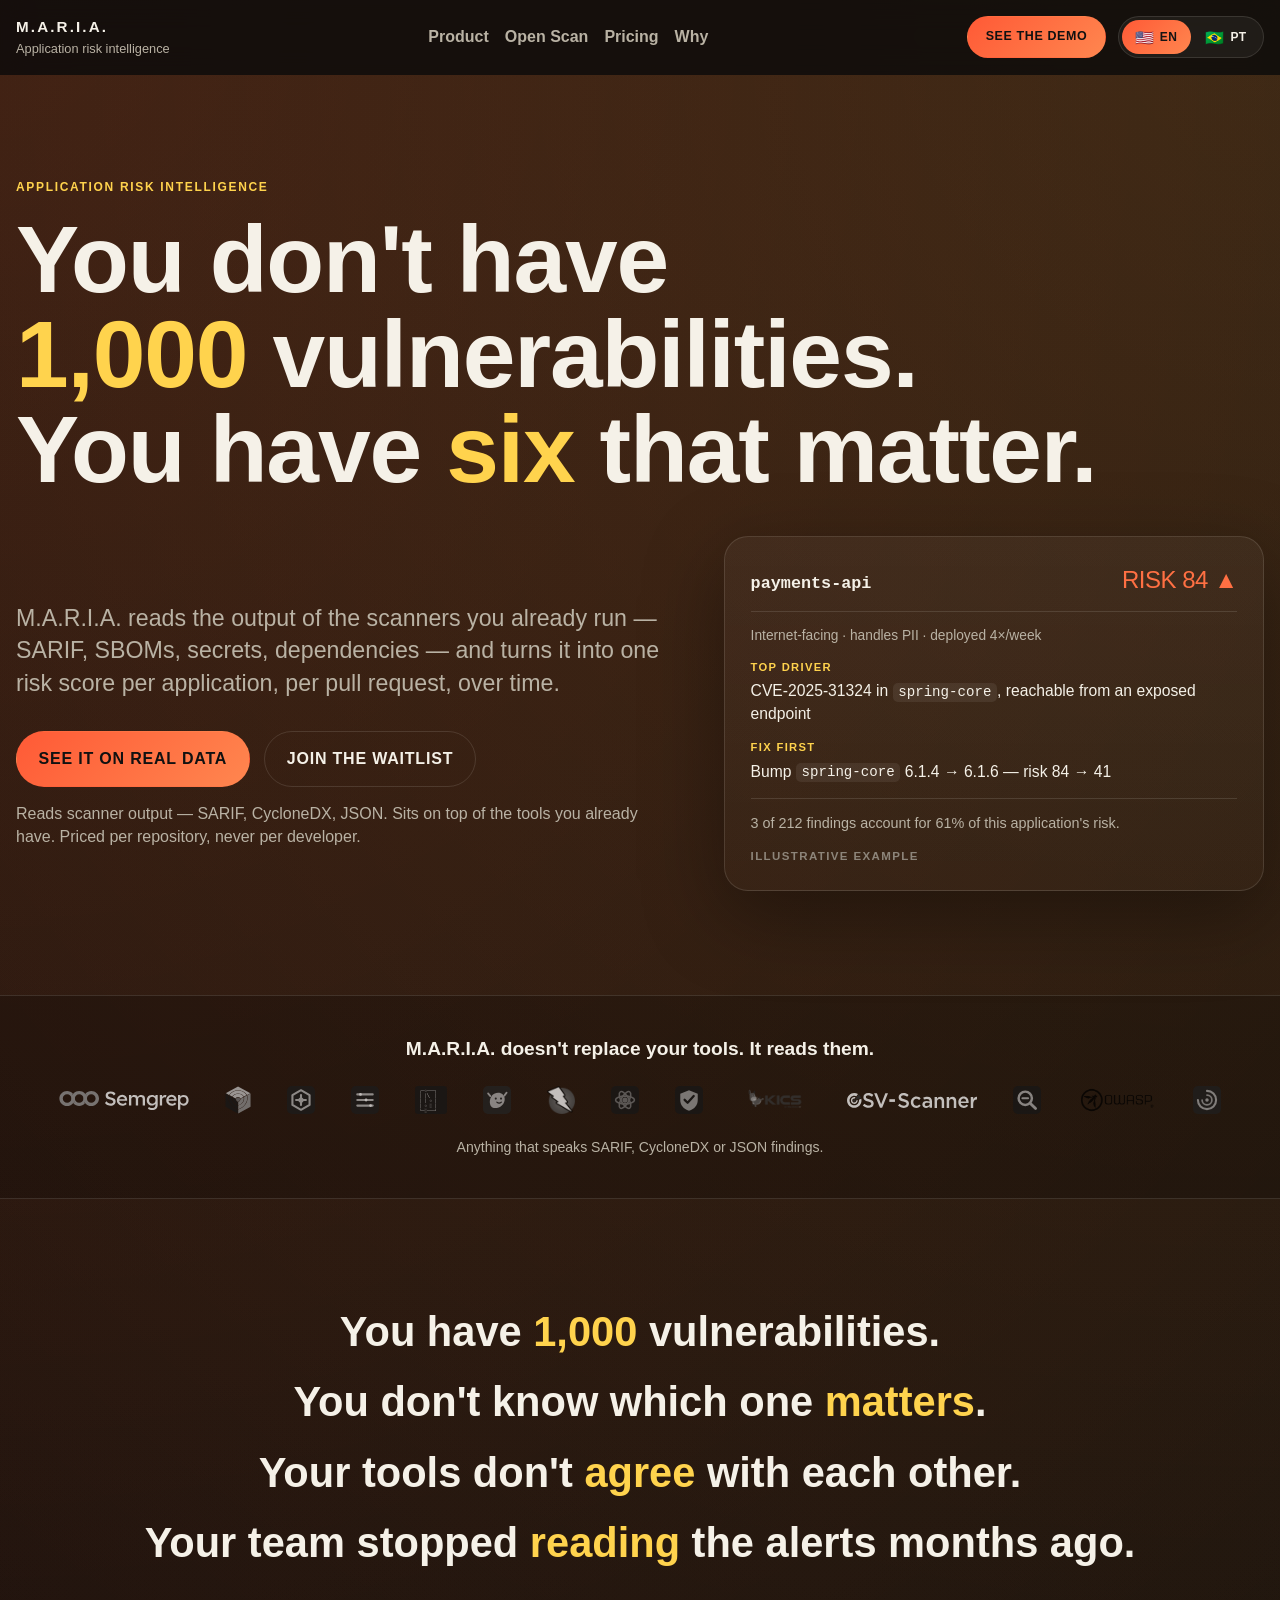
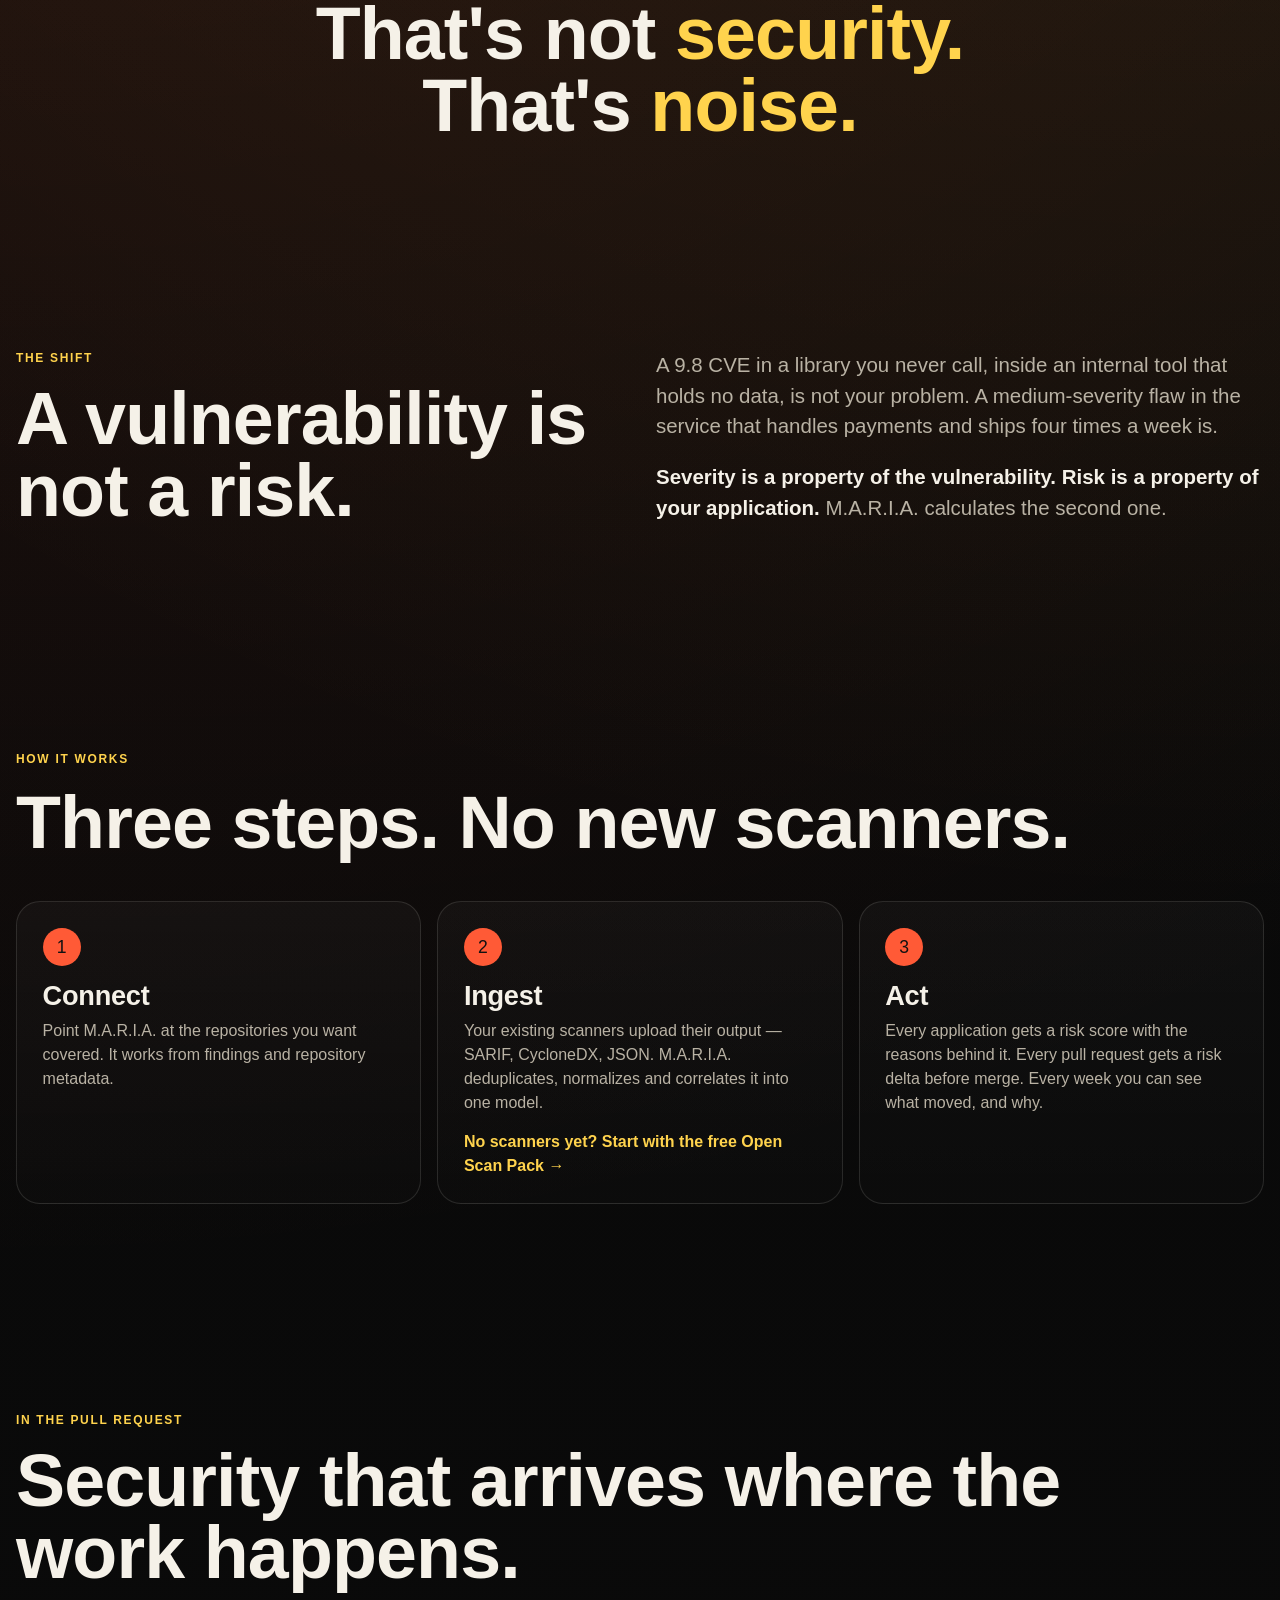
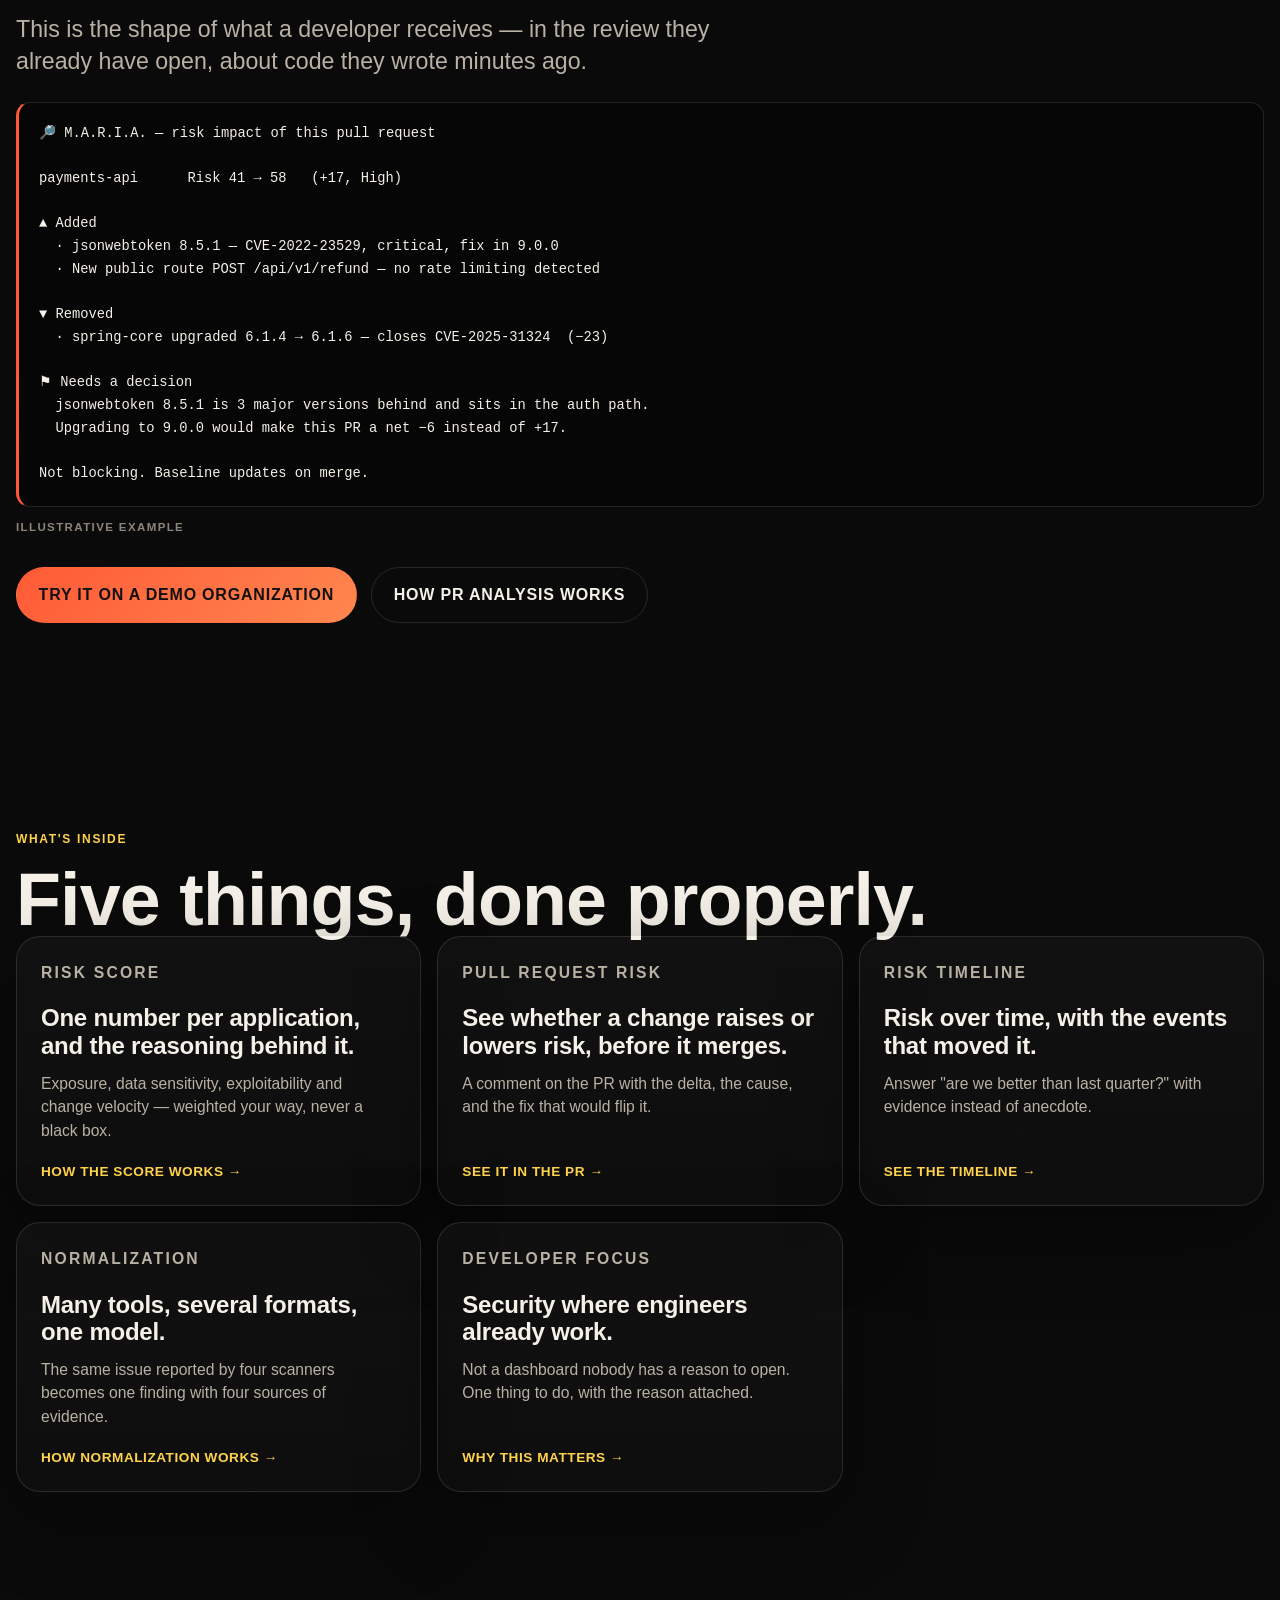
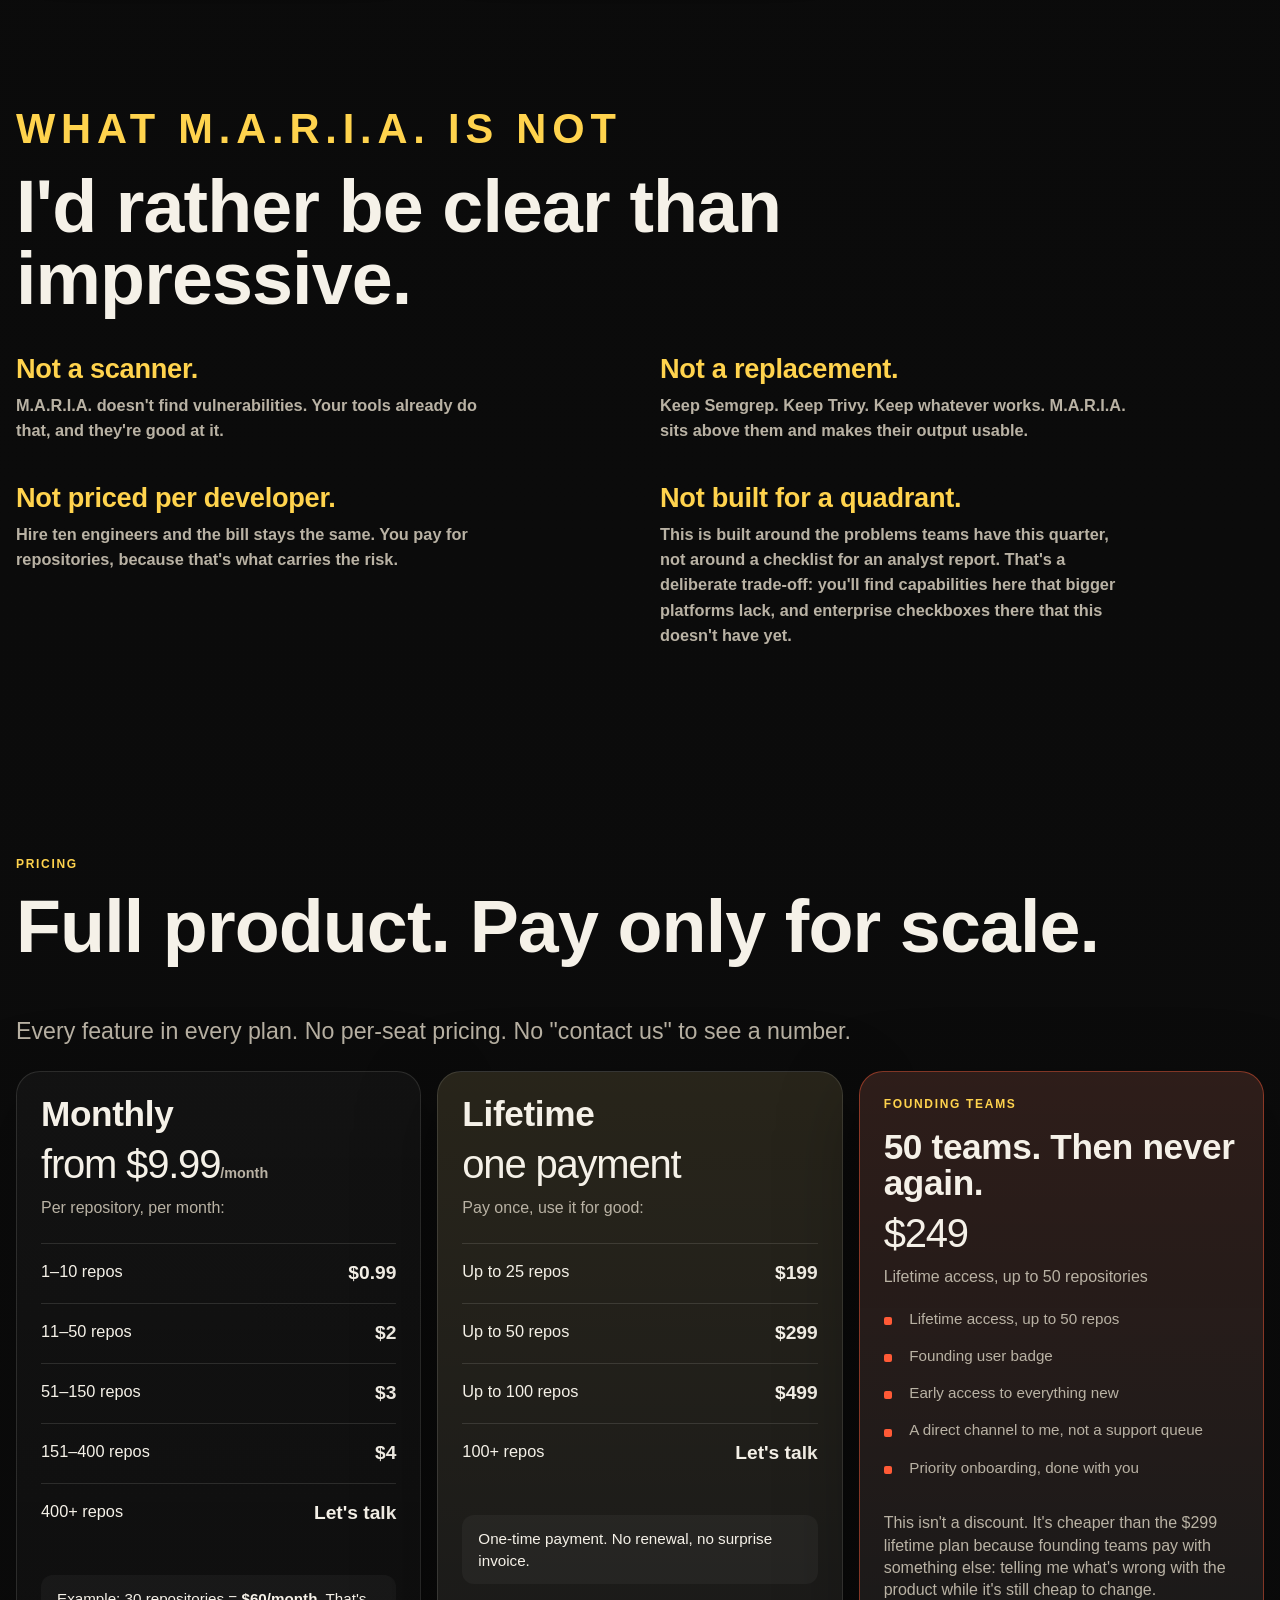
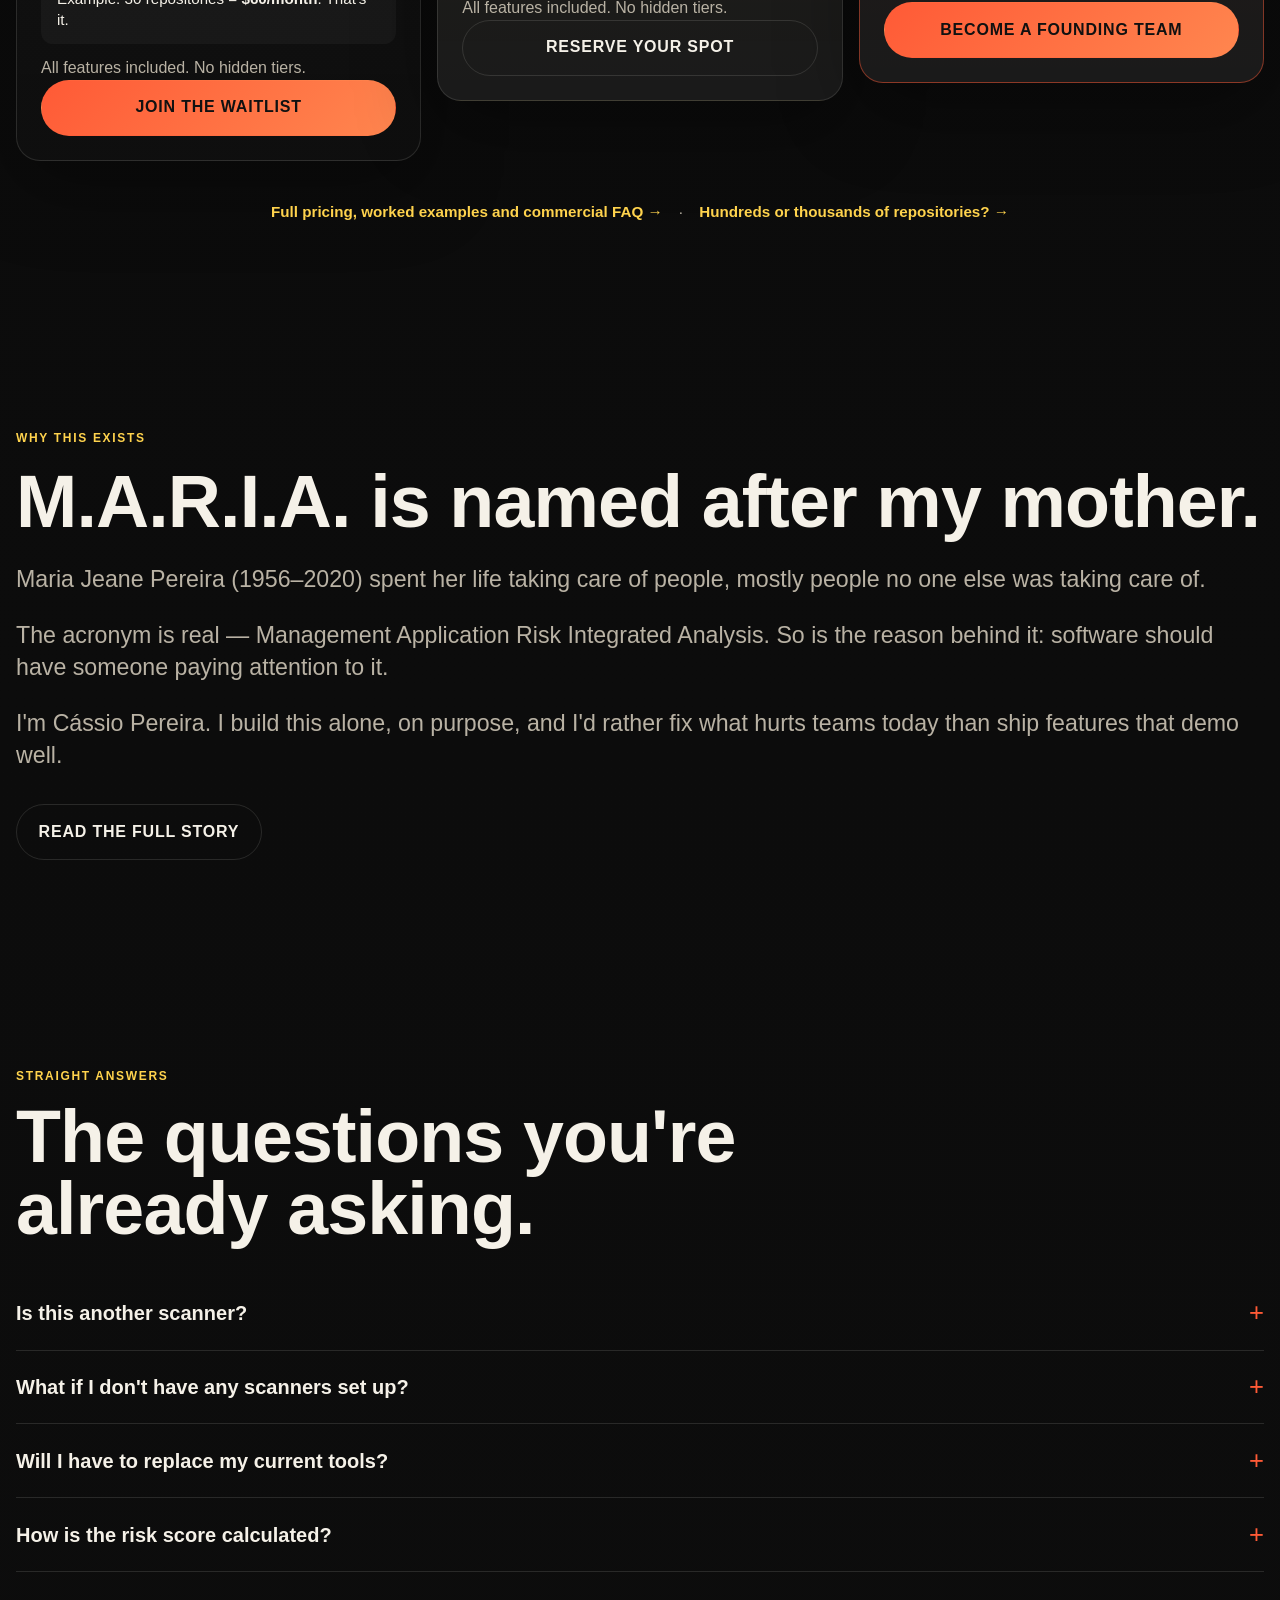
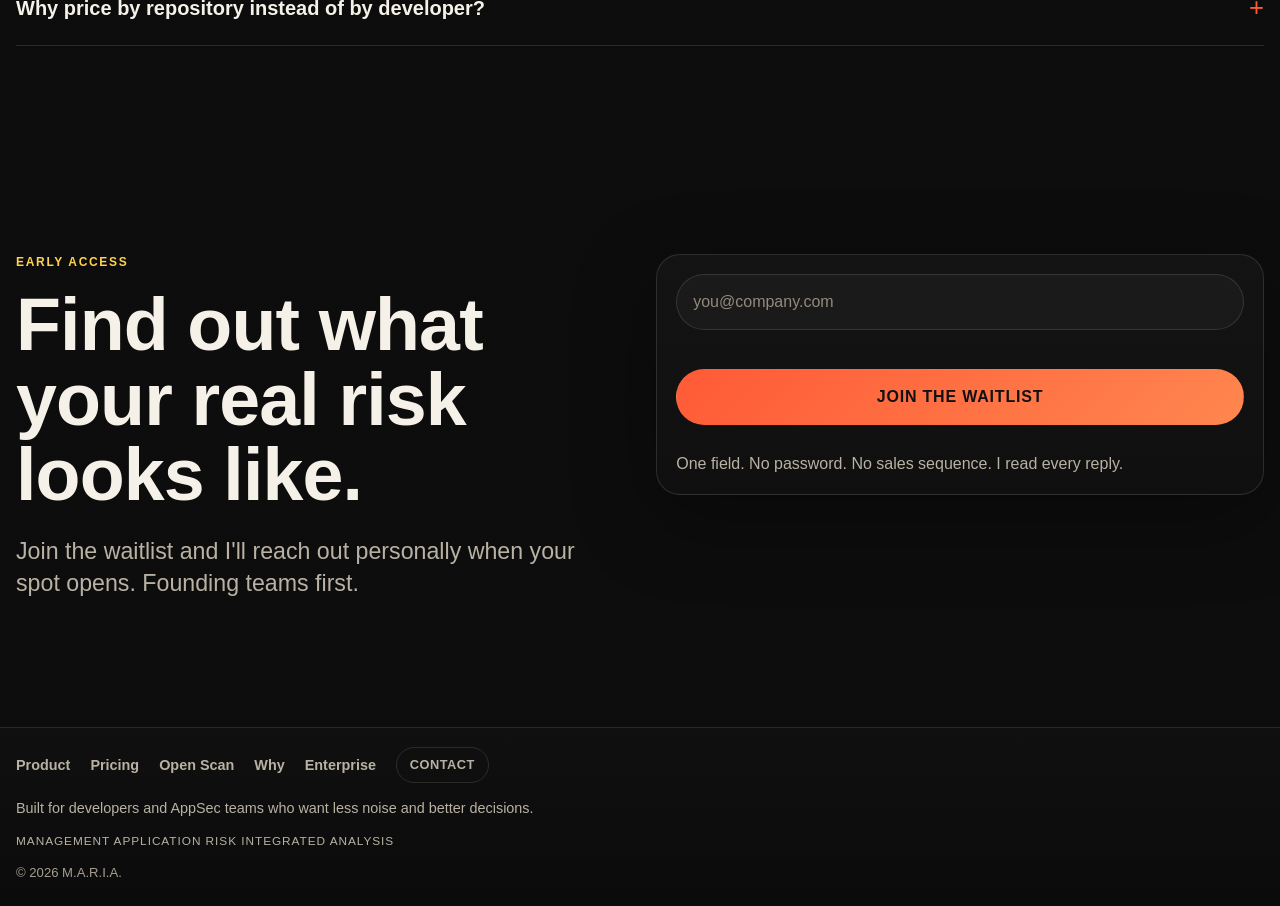
==== commit 395fb66c: "V1" ====
--- a/index.html
+++ b/index.html
@@ -1,57 +1,45 @@
-﻿<!DOCTYPE html>
+<!DOCTYPE html>
 <html lang="en">
 <head>
     <meta charset="UTF-8">
     <meta name="viewport" content="width=device-width, initial-scale=1.0">
-    <title>M.A.R.I.A. | Management Application Risk Integrated Analysis</title>
-    <meta name="description" content="M.A.R.I.A. helps developers and AppSec teams understand application risk, prioritize what matters, and see pull request impact on security. Join the waitlist.">
-    <meta name="keywords" content="application risk intelligence, AppSec, developer security, pull request risk, risk score, security timeline, waitlist">
+    <title>M.A.R.I.A. | Application Risk Intelligence</title>
+    <meta name="description" content="M.A.R.I.A. reads the output of the scanners you already run and turns it into one risk score per application, per pull request, over time. Repository-based pricing.">
     <meta name="robots" content="index, follow">
     <meta name="author" content="M.A.R.I.A.">
     <link rel="canonical" href="https://mariaappsec.com/">
     <meta property="og:type" content="website">
     <meta property="og:title" content="M.A.R.I.A. | Stop fixing vulnerabilities. Start reducing risk.">
-    <meta property="og:description" content="Understand what actually matters in your application security. Built for developers and AppSec teams.">
+    <meta property="og:description" content="Application risk intelligence on top of the security tools you already have. Built for developers and AppSec teams.">
     <meta property="og:url" content="https://mariaappsec.com/">
     <meta property="og:site_name" content="M.A.R.I.A.">
     <meta property="og:locale" content="en_US">
     <meta property="og:image" content="https://mariaappsec.com/img/maria.png">
     <meta name="twitter:card" content="summary_large_image">
-    <meta name="twitter:title" content="M.A.R.I.A. | Management Application Risk Integrated Analysis">
-    <meta name="twitter:description" content="No noise. No dashboards. Just risk clarity.">
+    <meta name="twitter:title" content="M.A.R.I.A. | Application Risk Intelligence">
+    <meta name="twitter:description" content="One risk score per application. Risk impact on every pull request. Built on the tools you already run.">
     <meta name="twitter:image" content="https://mariaappsec.com/img/maria.png">
     <link rel="stylesheet" href="css/styles.css">
+    <script>document.documentElement.classList.add('i18n-pending');</script>
     <script src="i18n/translations.js"></script>
-    <script async src="https://www.googletagmanager.com/gtag/js?id=G-09VC70Q0TF"></script>
-    <script>
-        window.dataLayer = window.dataLayer || [];
-        function gtag(){dataLayer.push(arguments);}
-        gtag('js', new Date());
-        gtag('config', 'G-09VC70Q0TF');
-    </script>    
     <script type="application/ld+json">
     {
       "@context": "https://schema.org",
       "@type": "SoftwareApplication",
       "name": "M.A.R.I.A.",
+      "alternateName": "Management Application Risk Integrated Analysis",
       "applicationCategory": "SecurityApplication",
-      "category": "Management Application Risk Integrated Analysis",
       "operatingSystem": "Web",
-      "description": "Management Application Risk Integrated Analysis built for developers and AppSec teams to understand application risk, prioritize what matters, see pull request impact on security, and reduce noise.",
-      "offers": [
-        {
-          "@type": "Offer",
-          "name": "Repository Pricing",
-          "priceCurrency": "USD",
-          "description": "1-10 repos: $0.99, 11-50 repos: $2, 51-150 repos: $3, 151-400 repos: $4, 400+ repos: $5, minimum $10 per month."
-        },
-        {
-          "@type": "Offer",
-          "name": "Lifetime Pricing",
-          "priceCurrency": "USD",
-          "description": "$199 up to 25 repos, $299 up to 50 repos, $499 up to 100 repos."
-        }
-      ]
+      "url": "https://mariaappsec.com/",
+      "description": "Application risk intelligence. M.A.R.I.A. normalizes findings from existing security scanners, calculates an application risk score, shows risk impact per pull request, and tracks risk over time.",
+      "offers": {
+        "@type": "AggregateOffer",
+        "priceCurrency": "USD",
+        "lowPrice": "9.99",
+        "highPrice": "499",
+        "offerCount": "3",
+        "url": "https://mariaappsec.com/pricing/"
+      }
     }
     </script>
     <!-- Google tag (gtag.js) -->
@@ -60,130 +48,232 @@
         window.dataLayer = window.dataLayer || [];
         function gtag(){dataLayer.push(arguments);}
         gtag('js', new Date());
-
         gtag('config', 'G-09VC70Q0TF');
     </script>
 </head>
 <body data-page="index">
+    <a class="skip-link" href="#main" data-i18n="a11y.skip">Skip to content</a>
+
     <header class="site-header" id="home">
         <div class="container header-inner">
-            <a class="brand" href="#home" aria-label="M.A.R.I.A. home">
+            <a class="brand" href="/" data-i18n-aria="nav.homeAria" aria-label="M.A.R.I.A. home">
                 <span class="brand-mark">M.A.R.I.A.</span>
-                <span class="brand-copy">Finally someone(thing) that cares about your software</span>
+                <span class="brand-copy" data-i18n="brand.copy">Application risk intelligence</span>
             </a>
             <nav class="site-nav" aria-label="Primary">
-                <a href="#home">Home</a>
-                <a href="/openscan/">Open Scan</a>
-                <a href="#pricing">Pricing</a>
-                <a href="/why/">Why</a>
-                <a href="#join">Join</a>
-                <a href="https://demo.mariaappsec.com" target="_blank" rel="noreferrer" data-track-event="demo_click" data-track-location="nav_top">Demo</a>
+                <a href="/product/" data-i18n="nav.product">Product</a>
+                <a href="/openscan/" data-i18n="nav.openscan">Open Scan</a>
+                <a href="/pricing/" data-i18n="nav.pricing">Pricing</a>
+                <a href="/why/" data-i18n="nav.why">Why</a>
             </nav>
-            <div class="lang-toggle" role="group" aria-label="Language selector" data-active-lang="pt-BR">
-                <button type="button" data-lang="en-US" aria-pressed="false"><span class="lang-flag" aria-hidden="true">🇺🇸</span><span class="lang-label">EN</span></button>
-                <button type="button" data-lang="pt-BR" aria-pressed="true"><span class="lang-flag" aria-hidden="true">🇧🇷</span><span class="lang-label">PT</span></button>
+            <div class="header-actions">
+                <a class="button button-primary button-compact" href="https://demo.mariaappsec.com" target="_blank" rel="noreferrer" data-track-event="demo_click" data-track-location="nav_top" data-i18n="cta.demoShort">See the demo</a>
+                <div class="lang-toggle" role="group" aria-label="Language selector" data-active-lang="en-US">
+                    <button type="button" data-lang="en-US" aria-pressed="true"><span class="lang-flag" aria-hidden="true">🇺🇸</span><span class="lang-label">EN</span></button>
+                    <button type="button" data-lang="pt-BR" aria-pressed="false"><span class="lang-flag" aria-hidden="true">🇧🇷</span><span class="lang-label">PT</span></button>
+                </div>
             </div>
         </div>
     </header>
 
-    <main>
+    <main id="main">
         <section class="hero section">
             <div class="container hero-grid">
+                <div class="hero-head">
+                    <p class="eyebrow" data-i18n="hero.eyebrow">Application Risk Intelligence</p>
+                    <h1 data-i18n="hero.h1">You don't have <span class="text-highlight">1,000</span> vulnerabilities.<br />You have <span class="text-highlight">six</span> that matter.</h1>
+                </div>
                 <div class="hero-copy">
-                    <p class="eyebrow">Management Application Risk Integrated Analysis</p>
-                    <h1>Stop <span class="text-highlight">fixing</span> vulnerabilities.<br />Start <span class="text-highlight">reducing</span> risk.</h1>
-                    <p class="hero-subtitle">Understand what actually matters in your application security.</p>
+                    <p class="hero-subtitle" data-i18n="hero.sub">M.A.R.I.A. reads the output of the scanners you already run &mdash; SARIF, SBOMs, secrets, dependencies &mdash; and turns it into one risk score per application, per pull request, over time.</p>
                     <div class="hero-actions">
-                        <a class="button button-primary" href="#join" data-track-event="waitlist_cta_click" data-track-location="hero_primary">Join the waitlist</a>
-                        <a class="button button-secondary" href="/openscan/" data-track-event="openscan_click" data-track-location="hero_cta">Free Open Scan Pack</a>
-                        <a class="button button-secondary" href="#pricing">See pricing</a>
-                        <a class="button button-secondary" href="https://demo.mariaappsec.com" target="_blank" rel="noreferrer" data-track-event="demo_click" data-track-location="hero_cta">Try demo</a>
+                        <a class="button button-primary" href="https://demo.mariaappsec.com" target="_blank" rel="noreferrer" data-track-event="demo_click" data-track-location="hero_primary" data-i18n="cta.demo">See it on real data</a>
+                        <a class="button button-secondary" href="#join" data-track-event="waitlist_cta_click" data-track-location="hero_secondary" data-i18n="cta.waitlist">Join the waitlist</a>
                     </div>
-                    <p class="hero-trust">No noise. No dashboards (if you want). Just risk clarity.</p>
-                </div>
-                <div class="hero-panel" aria-label="Product value summary">
-                    <div class="hero-score-panel">
-                        <div class="hero-score-column">
-                            <div class="hero-risk-circle high">
-                                <span class="hero-risk-value">72</span>
-                                <span class="hero-risk-label">Risk</span>
+                    <p class="hero-trust" data-i18n="hero.trust">Reads scanner output &mdash; SARIF, CycloneDX, JSON. Sits on top of the tools you already have. Priced per repository, never per developer.</p>
+                </div>
+                <div class="hero-panel" aria-label="Example application risk view">
+                    <div class="evidence-card">
+                        <div class="evidence-head">
+                            <span class="evidence-app">payments-api</span>
+                            <span class="evidence-score high">RISK 84 <span aria-hidden="true">&#9650;</span></span>
+                        </div>
+                        <p class="evidence-context" data-i18n="hero.card.context">Internet-facing &middot; handles PII &middot; deployed 4&times;/week</p>
+                        <dl class="evidence-facts">
+                            <div>
+                                <dt data-i18n="hero.card.driverLabel">Top driver</dt>
+                                <dd data-i18n="hero.card.driverValue">CVE-2025-31324 in <code>spring-core</code>, reachable from an exposed endpoint</dd>
                             </div>
-                            <span class="hero-risk-badge">High</span>
-                        </div>
-                        <div class="hero-metrics-grid">
-                            <div class="hero-metric-card">
-                                <strong>148</strong>
-                                <span>Repositories</span>
+                            <div>
+                                <dt data-i18n="hero.card.fixLabel">Fix first</dt>
+                                <dd data-i18n="hero.card.fixValue">Bump <code>spring-core</code> 6.1.4 &rarr; 6.1.6 &mdash; risk 84 &rarr; 41</dd>
                             </div>
-                            <div class="hero-metric-card critical">
-                                <strong>37</strong>
-                                <span>Critical</span>
-                            </div>
-                            <div class="hero-metric-card high">
-                                <strong>112</strong>
-                                <span>High</span>
-                            </div>
-                            <div class="hero-metric-card">
-                                <strong>+14</strong>
-                                <span>PR Risk Delta</span>
-                            </div>
-                        </div>
+                        </dl>
+                        <p class="evidence-footnote" data-i18n="hero.card.footnote">3 of 212 findings account for 61% of this application's risk.</p>
+                        <p class="evidence-tag" data-i18n="common.illustrative">Illustrative example</p>
                     </div>
                 </div>
+            </div>
+        </section>
+
+        <section class="integrations section-tight">
+            <div class="container">
+                <p class="integrations-title" data-i18n="integrations.title">M.A.R.I.A. doesn't replace your tools. It reads them.</p>
+                <ul class="integrations-strip">
+                    <li><img src="img/integrations/semgrep.svg" alt="Semgrep" loading="lazy" width="120" height="32"></li>
+                    <li><img src="img/integrations/trivy.svg" alt="Trivy" loading="lazy" width="120" height="32"></li>
+                    <li><img src="img/integrations/grype.svg" alt="Grype" loading="lazy" width="120" height="32"></li>
+                    <li><img src="img/integrations/syft.svg" alt="Syft" loading="lazy" width="120" height="32"></li>
+                    <li><img src="img/integrations/gitleaks.svg" alt="Gitleaks" loading="lazy" width="120" height="32"></li>
+                    <li><img src="img/integrations/trufflehog.svg" alt="TruffleHog" loading="lazy" width="120" height="32"></li>
+                    <li><img src="img/integrations/owasp-zap.png" alt="OWASP ZAP" loading="lazy" width="120" height="32"></li>
+                    <li><img src="img/integrations/nuclei.svg" alt="Nuclei" loading="lazy" width="120" height="32"></li>
+                    <li><img src="img/integrations/checkov.svg" alt="Checkov" loading="lazy" width="120" height="32"></li>
+                    <li><img src="img/integrations/kics.png" alt="KICS" loading="lazy" width="120" height="32"></li>
+                    <li><img src="img/integrations/osv-scanner.svg" alt="OSV-Scanner" loading="lazy" width="120" height="32"></li>
+                    <li><img src="img/integrations/opengrep.svg" alt="Opengrep" loading="lazy" width="120" height="32"></li>
+                    <li><img src="img/integrations/dependency-check.png" alt="OWASP Dependency-Check" loading="lazy" width="120" height="32"></li>
+                    <li><img src="img/integrations/cyclonedx.svg" alt="CycloneDX" loading="lazy" width="120" height="32"></li>
+                </ul>
+                <p class="integrations-note" data-i18n="integrations.note">Anything that speaks SARIF, CycloneDX or JSON findings.</p>
             </div>
         </section>
 
         <section class="pain section">
             <div class="container narrow">
-                <p>You have <span class="text-highlight">1000</span> vulnerabilities.</p>
-                <p>You don't know which one <span class="text-highlight">matters</span>.</p>
-                <p>Your tools do not <span class="text-highlight">agree</span>.</p>
-                <p>Your team ignores <s>half</s> <span class="text-highlight">most</span> of it.</p>
-                <h2>It's not <span class="text-highlight">security.</span><br /> It's <span class="text-highlight">noise.</span></h2>
+                <p data-i18n="pain.line1">You have <span class="text-highlight">1,000</span> vulnerabilities.</p>
+                <p data-i18n="pain.line2">You don't know which one <span class="text-highlight">matters</span>.</p>
+                <p data-i18n="pain.line3">Your tools don't <span class="text-highlight">agree</span> with each other.</p>
+                <p data-i18n="pain.line4">Your team stopped <span class="text-highlight">reading</span> the alerts months ago.</p>
+                <h2 data-i18n="pain.h2">That's not <span class="text-highlight">security.</span><br />That's <span class="text-highlight">noise.</span></h2>
             </div>
         </section>
 
         <section class="solution section">
             <div class="container split">
                 <div>
-                    <p class="eyebrow">THE SHIFT</p>
-                    <h2>M.A.R.I.A. changes the model.</h2>
-                </div>
-                <ul class="bullet-list">
-                    <li>One clear and configurable risk score per application</li>
-                    <li>Understand real impact, not alerts</li>
-                    <li>See real risk changes</li>
-                    <li>Focus on what actually matters</li>
-                </ul>
+                    <p class="eyebrow" data-i18n="shift.eyebrow">THE SHIFT</p>
+                    <h2 data-i18n="shift.h2">A vulnerability is not a risk.</h2>
+                </div>
+                <div class="shift-copy">
+                    <p class="section-copy" data-i18n="shift.p1">A 9.8 CVE in a library you never call, inside an internal tool that holds no data, is not your problem. A medium-severity flaw in the service that handles payments and ships four times a week is.</p>
+                    <p class="section-copy" data-i18n="shift.p2"><strong>Severity is a property of the vulnerability. Risk is a property of your application.</strong> M.A.R.I.A. calculates the second one.</p>
+                </div>
             </div>
         </section>
 
         <section class="flow section">
             <div class="container">
-                <p class="eyebrow">HOW IT WORKS</p>
-                <h2>SARIF &rarr; M.A.R.I.A. &rarr; Act</h2>
-                <p class="section-copy">M.A.R.I.A. sits above your existing security tools, normalizes findings, calculates application risk, and gives teams a clear next move.</p>
+                <p class="eyebrow" data-i18n="how.eyebrow">HOW IT WORKS</p>
+                <h2 data-i18n="how.h2">Three steps. No new scanners.</h2>
+                <ol class="step-list">
+                    <li>
+                        <span class="step-number" aria-hidden="true">1</span>
+                        <h3 data-i18n="how.step1.title">Connect</h3>
+                        <p data-i18n="how.step1.body">Point M.A.R.I.A. at the repositories you want covered. It works from findings and repository metadata.</p>
+                    </li>
+                    <li>
+                        <span class="step-number" aria-hidden="true">2</span>
+                        <h3 data-i18n="how.step2.title">Ingest</h3>
+                        <p data-i18n="how.step2.body">Your existing scanners upload their output &mdash; SARIF, CycloneDX, JSON. M.A.R.I.A. deduplicates, normalizes and correlates it into one model.</p>
+                        <p class="step-aside"><a href="/openscan/" data-track-event="openscan_click" data-track-location="how_step2" data-i18n="how.step2.link">No scanners yet? Start with the free Open Scan Pack &rarr;</a></p>
+                    </li>
+                    <li>
+                        <span class="step-number" aria-hidden="true">3</span>
+                        <h3 data-i18n="how.step3.title">Act</h3>
+                        <p data-i18n="how.step3.body">Every application gets a risk score with the reasons behind it. Every pull request gets a risk delta before merge. Every week you can see what moved, and why.</p>
+                    </li>
+                </ol>
+            </div>
+        </section>
+
+        <section class="evidence section">
+            <div class="container">
+                <p class="eyebrow" data-i18n="evidence.eyebrow">IN THE PULL REQUEST</p>
+                <h2 data-i18n="evidence.h2">Security that arrives where the work happens.</h2>
+                <p class="section-copy" data-i18n="evidence.sub">This is the shape of what a developer receives &mdash; in the review they already have open, about code they wrote minutes ago.</p>
+                <pre class="code-block" aria-label="Example pull request comment"><code>🔎 M.A.R.I.A. — risk impact of this pull request
+
+payments-api      Risk 41 → 58   (+17, High)
+
+▲ Added
+  · jsonwebtoken 8.5.1 — CVE-2022-23529, critical, fix in 9.0.0
+  · New public route POST /api/v1/refund — no rate limiting detected
+
+▼ Removed
+  · spring-core upgraded 6.1.4 → 6.1.6 — closes CVE-2025-31324  (−23)
+
+⚑ Needs a decision
+  jsonwebtoken 8.5.1 is 3 major versions behind and sits in the auth path.
+  Upgrading to 9.0.0 would make this PR a net −6 instead of +17.
+
+Not blocking. Baseline updates on merge.</code></pre>
+                <p class="evidence-tag" data-i18n="common.illustrative">Illustrative example</p>
+                <div class="section-actions">
+                    <a class="button button-primary" href="https://demo.mariaappsec.com" target="_blank" rel="noreferrer" data-track-event="demo_click" data-track-location="evidence_section" data-i18n="cta.demoTry">Try it on a demo organization</a>
+                    <a class="button button-secondary" href="/product/pull-request-risk/" data-i18n="evidence.link">How PR analysis works</a>
+                </div>
             </div>
         </section>
 
         <section class="value section">
             <div class="container">
+                <p class="eyebrow" data-i18n="features.eyebrow">WHAT'S INSIDE</p>
+                <h2 data-i18n="features.h2">Five things, done properly.</h2>
                 <div class="card-grid">
                     <article class="value-card">
                         <p class="card-kicker">Risk Score</p>
-                        <h3>Know how risky your application really is.</h3>
+                        <h3 data-i18n="features.score.title">One number per application, and the reasoning behind it.</h3>
+                        <p data-i18n="features.score.body">Exposure, data sensitivity, exploitability and change velocity &mdash; weighted your way, never a black box.</p>
+                        <a href="/product/risk-score/" class="card-link" data-i18n="features.score.link">How the score works &rarr;</a>
                     </article>
                     <article class="value-card">
-                        <p class="card-kicker">Flexible</p>
-                        <h3>You decide how your risk is calculated.</h3>
+                        <p class="card-kicker">Pull Request Risk</p>
+                        <h3 data-i18n="features.pr.title">See whether a change raises or lowers risk, before it merges.</h3>
+                        <p data-i18n="features.pr.body">A comment on the PR with the delta, the cause, and the fix that would flip it.</p>
+                        <a href="/product/pull-request-risk/" class="card-link" data-i18n="features.pr.link">See it in the PR &rarr;</a>
                     </article>
                     <article class="value-card">
                         <p class="card-kicker">Risk Timeline</p>
-                        <h3>Understand how risk evolves over time.</h3>
+                        <h3 data-i18n="features.timeline.title">Risk over time, with the events that moved it.</h3>
+                        <p data-i18n="features.timeline.body">Answer "are we better than last quarter?" with evidence instead of anecdote.</p>
+                        <a href="/product/risk-timeline/" class="card-link" data-i18n="features.timeline.link">See the timeline &rarr;</a>
+                    </article>
+                    <article class="value-card">
+                        <p class="card-kicker">Normalization</p>
+                        <h3 data-i18n="features.norm.title">Many tools, several formats, one model.</h3>
+                        <p data-i18n="features.norm.body">The same issue reported by four scanners becomes one finding with four sources of evidence.</p>
+                        <a href="/product/normalization/" class="card-link" data-i18n="features.norm.link">How normalization works &rarr;</a>
                     </article>
                     <article class="value-card">
                         <p class="card-kicker">Developer Focus</p>
-                        <h3>Security your developers actually use.</h3>
+                        <h3 data-i18n="features.dev.title">Security where engineers already work.</h3>
+                        <p data-i18n="features.dev.body">Not a dashboard nobody has a reason to open. One thing to do, with the reason attached.</p>
+                        <a href="/product/for-developers/" class="card-link" data-i18n="features.dev.link">Why this matters &rarr;</a>
+                    </article>
+                </div>
+            </div>
+        </section>
+
+        <section class="difference section">
+            <div class="container">
+                <p class="eyebrow" data-i18n="diff.eyebrow">WHAT M.A.R.I.A. IS NOT</p>
+                <h2 data-i18n="diff.h2">I'd rather be clear than impressive.</h2>
+                <div class="not-grid">
+                    <article>
+                        <h3 data-i18n="diff.scanner.title">Not a scanner.</h3>
+                        <p data-i18n="diff.scanner.body">M.A.R.I.A. doesn't find vulnerabilities. Your tools already do that, and they're good at it.</p>
+                    </article>
+                    <article>
+                        <h3 data-i18n="diff.replace.title">Not a replacement.</h3>
+                        <p data-i18n="diff.replace.body">Keep Semgrep. Keep Trivy. Keep whatever works. M.A.R.I.A. sits above them and makes their output usable.</p>
+                    </article>
+                    <article>
+                        <h3 data-i18n="diff.seat.title">Not priced per developer.</h3>
+                        <p data-i18n="diff.seat.body">Hire ten engineers and the bill stays the same. You pay for repositories, because that's what carries the risk.</p>
+                    </article>
+                    <article>
+                        <h3 data-i18n="diff.quadrant.title">Not built for a quadrant.</h3>
+                        <p data-i18n="diff.quadrant.body">This is built around the problems teams have this quarter, not around a checklist for an analyst report. That's a deliberate trade-off: you'll find capabilities here that bigger platforms lack, and enterprise checkboxes there that this doesn't have yet.</p>
                     </article>
                 </div>
             </div>
@@ -191,188 +281,148 @@
 
         <section class="pricing section" id="pricing">
             <div class="container">
-                <p class="eyebrow">PRICING</p>
-                <h2>Full product. <br />Pay only for scale.</h2>
+                <p class="eyebrow" data-i18n="pricing.eyebrow">PRICING</p>
+                <h2 data-i18n="pricing.h2">Full product. Pay only for scale.</h2>
+                <p class="section-copy" data-i18n="pricing.sub">Every feature in every plan. No per-seat pricing. No "contact us" to see a number.</p>
                 <div class="pricing-grid">
                     <article class="pricing-card">
-                        <h3>Subscription</h3>
-                        <div class="pricing-table" role="table" aria-label="Monthly pricing by repositories">
-                            <div class="pricing-row" role="row"><span>1-10 repos</span><strong>$0.99</strong></div>
-                            <div class="pricing-row" role="row"><span>11-50 repos</span><strong>$2</strong></div>
-                            <div class="pricing-row" role="row"><span>51-150 repos</span><strong>$3</strong></div>
-                            <div class="pricing-row" role="row"><span>151-400 repos</span><strong>$4</strong></div>
-                            <div class="pricing-row" role="row"><span>400+ repos</span><strong>Enterprise</strong></div>
+                        <h3 data-i18n="pricing.monthly.title">Monthly</h3>
+                        <p class="pricing-headline" data-i18n="pricing.monthly.headline">from $9.99<span>/month</span></p>
+                        <p class="pricing-note" data-i18n="pricing.monthly.unit">Per repository, per month:</p>
+                        <div class="pricing-table">
+                            <div class="pricing-row"><span>1&ndash;10 <span data-i18n="pricing.repos">repos</span></span><strong>$0.99</strong></div>
+                            <div class="pricing-row"><span>11&ndash;50 <span data-i18n="pricing.repos">repos</span></span><strong>$2</strong></div>
+                            <div class="pricing-row"><span>51&ndash;150 <span data-i18n="pricing.repos">repos</span></span><strong>$3</strong></div>
+                            <div class="pricing-row"><span>151&ndash;400 <span data-i18n="pricing.repos">repos</span></span><strong>$4</strong></div>
+                            <div class="pricing-row"><span>400+ <span data-i18n="pricing.repos">repos</span></span><strong data-i18n="pricing.talk">Let's talk</strong></div>
                         </div>
-                        <p class="pricing-note">Minimum $9.99/month</p>
-                        <p class="pricing-support">All features included. No hidden tiers.</p>
-                        <a class="button button-primary button-block" href="#join" data-track-event="waitlist_cta_click" data-track-location="pricing_subscription">Join the waitlist</a>
+                        <p class="pricing-example" data-i18n="pricing.monthly.example">Example: 30 repositories = <strong>$60/month</strong>. That's it.</p>
+                        <p class="pricing-support" data-i18n="pricing.allIncluded">All features included. No hidden tiers.</p>
+                        <a class="button button-primary button-block" href="#join" data-track-event="waitlist_cta_click" data-track-location="pricing_monthly" data-i18n="cta.waitlist">Join the waitlist</a>
                     </article>
                     <article class="pricing-card pricing-card-alt">
-                        <h3>Lifetime</h3>
-                        <div class="pricing-table" role="table" aria-label="Lifetime pricing by repositories">
-                            <div class="pricing-row" role="row"><span>Up to 25 repos</span><strong>$199</strong></div>
-                            <div class="pricing-row" role="row"><span>Up to 50 repos</span><strong>$299</strong></div>
-                            <div class="pricing-row" role="row"><span>Up to 100 repos</span><strong>$499</strong></div>
-                            <div class="pricing-row" role="row"><span>100+ repos</span><strong>Get in touch</strong></div>
+                        <h3 data-i18n="pricing.lifetime.title">Lifetime</h3>
+                        <p class="pricing-headline" data-i18n="pricing.lifetime.headline">one payment</p>
+                        <p class="pricing-note" data-i18n="pricing.lifetime.unit">Pay once, use it for good:</p>
+                        <div class="pricing-table">
+                            <div class="pricing-row"><span data-i18n="pricing.upto25">Up to 25 repos</span><strong>$199</strong></div>
+                            <div class="pricing-row"><span data-i18n="pricing.upto50">Up to 50 repos</span><strong>$299</strong></div>
+                            <div class="pricing-row"><span data-i18n="pricing.upto100">Up to 100 repos</span><strong>$499</strong></div>
+                            <div class="pricing-row"><span data-i18n="pricing.over100">100+ repos</span><strong data-i18n="pricing.talk">Let's talk</strong></div>
                         </div>
-                        <p class="pricing-support">All features included. No hidden tiers.</p>
-                        <p class="pricing-support">One-time payment. No surprises.</p>
-                        <div class="pricing-spacer" aria-hidden="true"></div>
-                        <a class="button button-secondary button-block" href="#join" data-track-event="waitlist_cta_click" data-track-location="pricing_lifetime">Reserve your spot</a>
-                    </article>
-                    <article class="pricing-card">
-                        <h3>Founder support</h3>
-                        <div class="pricing-table" role="table" aria-label="Lifetime pricing by repositories">
-                            <div class="pricing-row" role="row"><span>Up to 50 repos</span><strong>$249</strong></div>
-                        </div>
-                        <p class="pricing-support">Includes:
-                            <ul>
-                                <li>Lifetime access (up to 50 repos)</li>
-                                <li>Founding user badge</li>
-                                <li>Early access to new features</li>
-                                <li>Direct feedback channel</li>
-                                <li>Priority onboarding</li>
-                            </ul>
-                        </p>
-                        <p class="pricing-support">
-                            Only 50 founding teams will ever get this.
-                        </p>
-                        <p class="pricing-support">
-                            This is not a discount plan. This is for teams that want to shape M.A.R.I.A.
-                        </p>
-                        <div class="pricing-spacer" aria-hidden="true"></div>
-                        <a class="button button-secondary button-block" href="#join" data-track-event="waitlist_cta_click" data-track-location="pricing_founder">Reserve your spot</a>
-                    </article>                    
-                </div>              
-                <section class="enterprise-pricing" id="enterprise" aria-labelledby="enterprise-title">
-                    <div class="enterprise-header">
-                        <p class="eyebrow">ENTERPRISE</p>
-                        <h2 id="enterprise-title">Built for serious scale.</h2>
-                        <p class="section-copy">
-                            For companies with hundreds or thousands of repositories, M.A.R.I.A. is priced by active, relevant repositories, not by digital graveyard inventory.
-                        </p>
-                    </div>
-
-                    <div class="enterprise-grid" role="table" aria-label="Enterprise pricing by active repositories">
-                        <article class="enterprise-card">
-                            <p class="card-kicker">Enterprise Starter</p>
-                            <h3>Up to 1,000 active repos</h3>
-                            <p class="enterprise-price">$3k to $5k/month</p>
-                            <p class="pricing-support">For teams moving from noisy scanners to risk-based AppSec operations.</p>
-                        </article>
-
-                        <article class="enterprise-card">
-                            <p class="card-kicker">Enterprise Scale</p>
-                            <h3>Up to 3,000 active repos</h3>
-                            <p class="enterprise-price">$6k to $9k/month</p>
-                            <p class="pricing-support">For mature engineering organizations standardizing risk intelligence.</p>
-                        </article>
-
-                        <article class="enterprise-card enterprise-card-featured">
-                            <p class="card-kicker">Enterprise Plus</p>
-                            <h3>Up to 7,500 active repos</h3>
-                            <p class="enterprise-price">$10k to $15k/month</p>
-                            <p class="pricing-support">Best fit for large environments with thousands of repositories.</p>
-                        </article>
-
-                        <article class="enterprise-card">
-                            <p class="card-kicker">Strategic</p>
-                            <h3>7,500+ active repos</h3>
-                            <p class="enterprise-price">Custom</p>
-                            <p class="pricing-support">For complex enterprise environments, dedicated support, and custom onboarding.</p>
-                        </article>
-                    </div>
-
-                    <div class="enterprise-detail">
-                        <div>
-                            <h3>What counts as an active repo?</h3>
-                            <p class="pricing-support">
-                                A billable repository is an active, private, relevant code repository connected to M.A.R.I.A. and used for risk analysis.
-                            </p>
-                        </div>
-
-                        <div>
-                            <h3>What does not count?</h3>
-                            <ul class="enterprise-list">
-                                <li>Archived repositories</li>
-                                <li>Forks, mirrors, templates, and docs-only repositories</li>
-                                <li>Proofs of concept with no active ownership</li>
-                                <li>Repositories with no relevant security signal</li>
-                            </ul>
-                        </div>
-
-                        <div>
-                            <h3>Enterprise includes</h3>
-                            <ul class="enterprise-list">
-                                <li>SCM integration</li>
-                                <li>SARIF normalization</li>
-                                <li>Application risk score</li>
-                                <li>Risk prioritization engine</li>
-                                <li>Executive reporting</li>
-                                <li>SSO, audit logs, and support</li>
-                            </ul>
-                        </div>
-                    </div>
-
-                    <div class="enterprise-cta">
-                        <p>
-                            For environments around <strong>7,000 repositories</strong>, Enterprise Plus is usually the right conversation.
-                        </p>
-                        <a class="button button-primary" href="mailto:contact@mariaappsec.com?subject=M.A.R.I.A.%20Enterprise%20Pricing" data-track-event="enterprise_pricing_click" data-track-location="enterprise_pricing">
-                            Talk Enterprise
-                        </a>
-                    </div>
-                </section>                
-            </div>            
-        </section>
-
-        <section class="difference section">
-            <div class="container narrow">
-                <p>Not another scanner</p>
-                <p>Not another dashboard</p>
-                <p>Not another enterprise tool</p>
-                <h2>This is risk intelligence.</h2>
-            </div>
-        </section>
-
-        <section class="anti-quadrant section">
-            <div class="container narrow">
-                <p class="eyebrow">OUR POSITION</p>
-                <h2>Gartner? Screw it.</h2>
-                <p class="section-copy">We are not here to win a quadrant. We are here to care for your software, reduce real risk, and help teams build safer systems that improve society.</p>
-            </div>
-        </section>
-
-        <section class="founder section">
-            <div class="container narrow">
-                <p class="eyebrow">BUILT DIFFERENTLY</p>
-                <h2>Independent founder. Real problems first.</h2>
-                <p class="section-copy">M.A.R.I.A. is an individual founder initiative focused on serious day-to-day security pain. We build to solve what hurts teams now, not to stuff the product with features just to sell more.</p>
-                <p><a title="Cássio B. Pereira" target="_blank" class="button button-secondary" href="https://cassiodevelo.com.br">Meet the founder</a></p>
+                        <p class="pricing-example" data-i18n="pricing.lifetime.example">One-time payment. No renewal, no surprise invoice.</p>
+                        <p class="pricing-support" data-i18n="pricing.allIncluded">All features included. No hidden tiers.</p>
+                        <a class="button button-secondary button-block" href="#join" data-track-event="waitlist_cta_click" data-track-location="pricing_lifetime" data-i18n="cta.reserve">Reserve your spot</a>
+                    </article>
+                    <article class="pricing-card pricing-card-founder">
+                        <p class="card-kicker" data-i18n="founder.kicker">FOUNDING TEAMS</p>
+                        <h3 data-i18n="founder.title">50 teams. Then never again.</h3>
+                        <p class="pricing-headline">$249</p>
+                        <p class="pricing-note" data-i18n="founder.unit">Lifetime access, up to 50 repositories</p>
+                        <ul class="feature-list">
+                            <li data-i18n="founder.item1">Lifetime access, up to 50 repos</li>
+                            <li data-i18n="founder.item2">Founding user badge</li>
+                            <li data-i18n="founder.item3">Early access to everything new</li>
+                            <li data-i18n="founder.item4">A direct channel to me, not a support queue</li>
+                            <li data-i18n="founder.item5">Priority onboarding, done with you</li>
+                        </ul>
+                        <p class="pricing-support" data-i18n="founder.why">This isn't a discount. It's cheaper than the $299 lifetime plan because founding teams pay with something else: telling me what's wrong with the product while it's still cheap to change.</p>
+                        <a class="button button-primary button-block" href="#join" data-track-event="founder_cta_click" data-track-location="pricing_founder" data-i18n="cta.founder">Become a founding team</a>
+                    </article>
+                </div>
+                <p class="pricing-footer-link">
+                    <a href="/pricing/" data-i18n="pricing.fullLink">Full pricing, worked examples and commercial FAQ &rarr;</a>
+                    <span aria-hidden="true">&middot;</span>
+                    <a href="/enterprise/" data-i18n="pricing.enterpriseLink">Hundreds or thousands of repositories? &rarr;</a>
+                </p>
             </div>
         </section>
 
         <section class="story section">
             <div class="container narrow">
-                <p class="eyebrow">WHY IT EXISTS</p>
-                <h2>M.A.R.I.A. is named after someone who cared for others.</h2>
-                <p class="section-copy">This platform exists to care for your software.</p>
-                <p><a class="button button-secondary" href="/why/" data-track-event="story_click" data-track-location="story_section">Read the full story</a></p>
+                <p class="eyebrow" data-i18n="story.eyebrow">WHY THIS EXISTS</p>
+                <h2 data-i18n="story.h2">M.A.R.I.A. is named after my mother.</h2>
+                <p class="section-copy" data-i18n="story.p1">Maria Jeane Pereira (1956&ndash;2020) spent her life taking care of people, mostly people no one else was taking care of.</p>
+                <p class="section-copy" data-i18n="story.p2">The acronym is real &mdash; Management Application Risk Integrated Analysis. So is the reason behind it: software should have someone paying attention to it.</p>
+                <p class="section-copy" data-i18n="story.p3">I'm Cássio Pereira. I build this alone, on purpose, and I'd rather fix what hurts teams today than ship features that demo well.</p>
+                <div class="section-actions">
+                    <a class="button button-secondary" href="/why/" data-track-event="story_click" data-track-location="story_section" data-i18n="story.link">Read the full story</a>
+                </div>
+            </div>
+        </section>
+
+        <section class="faq section">
+            <div class="container narrow">
+                <p class="eyebrow" data-i18n="faq.eyebrow">STRAIGHT ANSWERS</p>
+                <h2 data-i18n="faq.h2">The questions you're already asking.</h2>
+
+                <details class="faq-item">
+                    <summary data-i18n="faq.q1">Is this another scanner?</summary>
+                    <p data-i18n="faq.a1">No. M.A.R.I.A. doesn't scan anything. It consumes what your scanners produce &mdash; SARIF, CycloneDX, JSON findings &mdash; and turns it into risk you can act on. If your scanners are working, M.A.R.I.A. makes them useful. If you have none yet, start with the free Open Scan Pack.</p>
+                </details>
+
+                <details class="faq-item">
+                    <summary data-i18n="faq.q2">What if I don't have any scanners set up?</summary>
+                    <p data-i18n="faq.a2">Use the <a href="/openscan/">free Open Scan Pack</a>: pick a stack of open-source scanners, download ready-made CI templates, and run them in your own pipeline. No login, no repository access, nothing leaves your CI. Once those run, you have the input M.A.R.I.A. needs.</p>
+                </details>
+
+                <details class="faq-item">
+                    <summary data-i18n="faq.q3">Will I have to replace my current tools?</summary>
+                    <p data-i18n="faq.a3">No, and you shouldn't. M.A.R.I.A. is only useful because your scanners already work. It sits above them, removes the duplicates, and puts the remaining findings in order of what actually matters.</p>
+                </details>
+
+                <details class="faq-item">
+                    <summary data-i18n="faq.q4">How is the risk score calculated?</summary>
+                    <p data-i18n="faq.a4">From the properties of the application, not just the severity of the finding: exposure, data sensitivity, exploitability, reachability, how often the code changes, and the findings themselves. Every score opens up to show the factors that produced it, and the weights are yours to change &mdash; a fintech and an internal tools team don't share a risk model. <a href="/product/risk-score/">See how the score works &rarr;</a></p>
+                </details>
+
+                <details class="faq-item">
+                    <summary data-i18n="faq.q5">Why price by repository instead of by developer?</summary>
+                    <p data-i18n="faq.a5">Because charging per developer punishes you for growing the team, and your risk doesn't scale with headcount &mdash; it scales with the code you own. Ten engineers on twelve repositories carry roughly the same application risk as three engineers on twelve repositories.</p>
+                </details>
+
+                <!--
+                TODO(cassio): estas perguntas são as que mais bloqueiam conversão, mas as
+                respostas dependem de fatos do produto que eu não posso inventar.
+                Preencha e descomente. Marcação e i18n já estão prontos.
+
+                <details class="faq-item">
+                    <summary data-i18n="faq.q6">Do you read my source code?</summary>
+                    <p data-i18n="faq.a6">[resposta real: o que é enviado, o que é armazenado, o que nunca sai do CI]</p>
+                </details>
+
+                <details class="faq-item">
+                    <summary data-i18n="faq.q7">Which platforms do you support?</summary>
+                    <p data-i18n="faq.a7">[GitHub / GitLab / Azure DevOps / Bitbucket — apenas os que realmente funcionam hoje]</p>
+                </details>
+
+                <details class="faq-item">
+                    <summary data-i18n="faq.q8">How long does setup take?</summary>
+                    <p data-i18n="faq.a8">[tempo real para conectar e para o primeiro score]</p>
+                </details>
+
+                <details class="faq-item">
+                    <summary data-i18n="faq.q9">You're one person. What happens if you stop?</summary>
+                    <p data-i18n="faq.a9">[a resposta honesta: export de dados a qualquer momento, o que acontece com lifetime, etc.]</p>
+                </details>
+                -->
             </div>
         </section>
 
         <section class="final-cta section" id="join">
             <div class="container final-cta-grid">
                 <div>
-                    <p class="eyebrow">EARLY ACCESS</p>
-                    <h2>Join the waitlist</h2>
-                    <p class="section-copy">Be among the first teams to understand application risk.</p>
-                </div>
-                <form class="waitlist-form" action="https://formspree.io/f/xeerdder" method="POST">
-                    <label class="sr-only" for="email">Email</label>
-                    <input id="email" name="email" type="email" placeholder="you@company.com" autocomplete="email" required>
-                    <button type="submit" class="button button-primary button-block">Join Waitlist</button>
-                    <p class="form-note">One field. No friction. No spam.</p>
+                    <p class="eyebrow" data-i18n="join.eyebrow">EARLY ACCESS</p>
+                    <h2 data-i18n="join.h2">Find out what your real risk looks like.</h2>
+                    <p class="section-copy" data-i18n="join.sub">Join the waitlist and I'll reach out personally when your spot opens. Founding teams first.</p>
+                </div>
+                <form class="waitlist-form" action="https://formspree.io/f/xeerdder" method="POST" data-form-location="landing_final">
+                    <label class="sr-only" for="email" data-i18n="join.label">Email</label>
+                    <input id="email" name="email" type="email" data-i18n-placeholder="join.placeholder" placeholder="you@company.com" autocomplete="email" required>
+                    <input type="hidden" name="_next" value="https://mariaappsec.com/thanks/">
+                    <input type="hidden" name="_subject" value="New M.A.R.I.A. waitlist signup">
+                    <button type="submit" class="button button-primary button-block" data-i18n="cta.waitlist">Join the waitlist</button>
+                    <p class="form-note" data-i18n="join.note">One field. No password. No sales sequence. I read every reply.</p>
                 </form>
             </div>
         </section>
@@ -380,8 +430,15 @@
 
     <footer class="site-footer">
         <div class="container footer-inner">
-            <a href="mailto:contact@mariaappsec.com" class="footer-link">Contact</a>
-            <p class="footer-copy">Built for developers and AppSec teams who want less noise and better decisions.</p>
+            <nav class="footer-nav" aria-label="Footer">
+                <a href="/product/" data-i18n="nav.product">Product</a>
+                <a href="/pricing/" data-i18n="nav.pricing">Pricing</a>
+                <a href="/openscan/" data-i18n="nav.openscan">Open Scan</a>
+                <a href="/why/" data-i18n="nav.why">Why</a>
+                <a href="/enterprise/" data-i18n="nav.enterprise">Enterprise</a>
+                <a href="mailto:contact@mariaappsec.com" class="footer-link" data-i18n="nav.contact">Contact</a>
+            </nav>
+            <p class="footer-copy" data-i18n="footer.copy">Built for developers and AppSec teams who want less noise and better decisions.</p>
             <p class="footer-note">Management Application Risk Integrated Analysis</p>
             <p>&copy; 2026 M.A.R.I.A.</p>
         </div>
--- a/css/styles.css
+++ b/css/styles.css
@@ -10,7 +10,7 @@
     --accent-strong: #ffd34d;
     --shadow: 0 24px 80px rgba(0, 0, 0, 0.35);
     --radius: 24px;
-    --container: 1180px;
+    --container: 1320px;
 }
 
 * {
@@ -356,12 +356,21 @@
 }
 
 h1 {
-    font-size: 113px;
+    /* Was a fixed 113px, which overflowed every phone. The lower bound has to
+       clear the longest unbreakable word on the page ("vulnerabilidades.") at
+       375px, so it is deliberately small. */
+    font-size: clamp(1.95rem, 7.4vw, 6.5rem);
+}
+
+h1,
+h2,
+h3 {
+    overflow-wrap: break-word;
 }
 
 h2 {
     font-size: clamp(2.4rem, 9vw, 4.6rem);
-    max-width: 16ch;
+    max-width: 24ch;
 }
 
 h3 {
@@ -370,9 +379,23 @@
     letter-spacing: -0.01em;
 }
 
-.hero-copy h1 {
+.hero-head {
+    min-width: 0;
+    position: relative;
+    z-index: 1;
+}
+
+.hero-head h1 {
+    /* Keep the longest word ("vulnerabilidades." in pt-BR) atomic: without a
+       forced break the line box grows to fit the whole word (up to max-width),
+       instead of balance keeping the box narrow and splitting mid-word. The cap
+       is wide enough to hold that word at the largest font size. */
+    max-width: 30ch;
     line-height: 1;
     text-wrap: balance;
+    overflow-wrap: normal;
+    word-break: keep-all;
+    hyphens: manual;
 }
 
 .flow h2,
@@ -385,11 +408,11 @@
 }
 
 .solution h2 {
-    max-width: 12ch;
+    max-width: 16ch;
 }
 
 .flow h2 {
-    max-width: 20ch;
+    max-width: 28ch;
     line-height: 1.05;
 }
 
@@ -941,10 +964,6 @@
         align-items: center;
     }
 
-    .split {
-        grid-template-columns: 1fr 1fr;
-    }
-
     .card-grid {
         grid-template-columns: repeat(3, minmax(0, 1fr));
     }
@@ -1344,3 +1363,760 @@
         justify-self: start;
     }
 }
+
+/* =========================================================================
+   Layout, components and pages added in the 2026 site rebuild.
+   Uses the tokens declared in :root above â€” no new colors introduced.
+   ========================================================================= */
+
+/* --- i18n paint guard --------------------------------------------------- */
+/* Set by an inline script in <head>, removed by script.js once strings are
+   applied, so a pt-BR visitor never sees the English source flash past.
+   No-JS visitors never get the class, so they never get a hidden page. */
+.i18n-pending body {
+    visibility: hidden;
+}
+
+/* --- accessibility ------------------------------------------------------ */
+.skip-link {
+    position: absolute;
+    left: -9999px;
+    top: 0;
+    z-index: 100;
+    padding: 0.85rem 1.25rem;
+    background: var(--accent);
+    color: #111;
+    font-weight: 800;
+    border-radius: 0 0 12px 0;
+}
+
+.skip-link:focus {
+    left: 0;
+}
+
+:where(a, button, summary, input):focus-visible {
+    outline: 2px solid var(--accent-strong);
+    outline-offset: 3px;
+    border-radius: 4px;
+}
+
+@media (prefers-reduced-motion: reduce) {
+    html {
+        scroll-behavior: auto;
+    }
+
+    *,
+    *::before,
+    *::after {
+        animation-duration: 0.01ms !important;
+        transition-duration: 0.01ms !important;
+    }
+}
+
+/* --- header ------------------------------------------------------------- */
+.header-actions {
+    display: flex;
+    align-items: center;
+    gap: 0.75rem;
+}
+
+.button-compact {
+    min-height: 42px;
+    padding: 0.5rem 1.1rem;
+    font-size: 0.78rem;
+}
+
+.site-nav a.is-current {
+    color: var(--text);
+}
+
+@media (max-width: 920px) {
+    .header-actions {
+        margin-left: auto;
+    }
+
+    .site-nav {
+        order: 3;
+        width: 100%;
+        overflow-x: auto;
+        padding-bottom: 0.35rem;
+    }
+}
+
+/* --- generic section helpers -------------------------------------------- */
+.section-tight {
+    padding: 2.5rem 0;
+}
+
+.center {
+    text-align: center;
+}
+
+.center h2,
+.center .section-copy {
+    margin-left: auto;
+    margin-right: auto;
+}
+
+.alt-band {
+    border-top: 1px solid var(--line);
+    border-bottom: 1px solid var(--line);
+    background: rgba(255, 255, 255, 0.015);
+}
+
+.section-actions {
+    display: flex;
+    flex-wrap: wrap;
+    gap: 0.9rem;
+    margin-top: 2rem;
+}
+
+.center .section-actions {
+    justify-content: center;
+}
+
+.page-hero {
+    padding-top: 8rem;
+}
+
+.page-hero h1 {
+    max-width: 24ch;
+    text-wrap: balance;
+}
+
+.center h2,
+.page-hero .section-copy {
+    max-width: 46rem;
+}
+
+.breadcrumb {
+    margin: 0 0 1.25rem;
+    font-size: 0.8rem;
+    font-weight: 700;
+    letter-spacing: 0.1em;
+    text-transform: uppercase;
+    color: var(--muted);
+}
+
+.breadcrumb a:hover {
+    color: var(--text);
+}
+
+.next-link {
+    margin-top: 2rem;
+    font-weight: 700;
+}
+
+.next-link a {
+    color: var(--accent-strong);
+}
+
+/* --- long-form copy ----------------------------------------------------- */
+.prose-section h2 {
+    max-width: 30ch;
+    margin-bottom: 1.5rem;
+    font-size: clamp(1.9rem, 5vw, 3rem);
+}
+
+.prose-section p {
+    margin: 0 0 1.1rem;
+    font-size: clamp(1.02rem, 2.2vw, 1.2rem);
+    line-height: 1.55;
+    color: var(--muted);
+    max-width: 68ch;
+}
+
+.prose-section p strong,
+.prose-section li strong {
+    color: var(--text);
+}
+
+.prose-section code,
+.evidence-facts code {
+    padding: 0.1em 0.4em;
+    border-radius: 5px;
+    background: rgba(255, 255, 255, 0.07);
+    font-family: ui-monospace, SFMono-Regular, "Cascadia Mono", Consolas, monospace;
+    font-size: 0.9em;
+    color: var(--text);
+}
+
+.prose-section a:not(.button) {
+    color: var(--accent-strong);
+    text-decoration: underline;
+    text-underline-offset: 3px;
+}
+
+.pull-quote {
+    margin: 2rem 0 0;
+    padding-left: 1.25rem;
+    border-left: 3px solid var(--accent);
+    font-size: clamp(1.2rem, 3vw, 1.6rem) !important;
+    font-weight: 700;
+    line-height: 1.3;
+    color: var(--text) !important;
+}
+
+.feature-list {
+    display: grid;
+    gap: 0.9rem;
+    margin: 1.4rem 0 1.6rem;
+    padding: 0;
+    list-style: none;
+    max-width: 68ch;
+}
+
+.feature-list li {
+    position: relative;
+    padding-left: 1.6rem;
+    font-size: clamp(1rem, 2.1vw, 1.13rem);
+    line-height: 1.5;
+    color: var(--muted);
+}
+
+.feature-list li::before {
+    content: '';
+    position: absolute;
+    left: 0;
+    top: 0.6em;
+    width: 8px;
+    height: 8px;
+    border-radius: 2px;
+    background: var(--accent);
+}
+
+/* --- monospace evidence blocks ------------------------------------------ */
+/* Product output reads as product output. This is the site's main proof
+   device, so it deliberately looks like a terminal and not like marketing. */
+.code-block {
+    margin: 1.5rem 0 0.75rem;
+    padding: 1.25rem;
+    overflow-x: auto;
+    border: 1px solid var(--line);
+    border-left: 3px solid var(--accent);
+    border-radius: 14px;
+    background: rgba(0, 0, 0, 0.35);
+    font-family: ui-monospace, SFMono-Regular, "Cascadia Mono", Consolas, "Liberation Mono", monospace;
+    font-size: 0.86rem;
+    line-height: 1.65;
+    color: var(--text);
+    -webkit-overflow-scrolling: touch;
+}
+
+.code-block code {
+    display: block;
+    white-space: pre;
+    background: none;
+    padding: 0;
+    font: inherit;
+}
+
+.evidence-tag {
+    margin: 0 0 1.5rem;
+    font-size: 0.72rem;
+    font-weight: 700;
+    letter-spacing: 0.12em;
+    text-transform: uppercase;
+    color: #8d857a;
+}
+
+.evidence h2 {
+    max-width: 30ch;
+}
+
+.evidence .section-copy {
+    max-width: 60ch;
+    margin-bottom: 0.5rem;
+}
+
+/* --- hero evidence card ------------------------------------------------- */
+.evidence-card {
+    display: grid;
+    gap: 0.9rem;
+}
+
+.evidence-head {
+    display: flex;
+    flex-wrap: wrap;
+    align-items: baseline;
+    justify-content: space-between;
+    gap: 0.75rem;
+    padding-bottom: 0.9rem;
+    border-bottom: 1px solid var(--line);
+    font-family: ui-monospace, SFMono-Regular, Consolas, monospace;
+}
+
+.evidence-app {
+    font-size: 1.05rem;
+    font-weight: 700;
+}
+
+.evidence-score {
+    font-family: "Arial Black", Arial, sans-serif;
+    font-size: 1.5rem;
+    letter-spacing: -0.02em;
+}
+
+.evidence-score.high {
+    color: #ff7043;
+}
+
+.evidence-context {
+    margin: 0;
+    font-size: 0.86rem;
+    color: var(--muted);
+}
+
+.evidence-facts {
+    display: grid;
+    gap: 0.9rem;
+    margin: 0;
+}
+
+.evidence-facts dt {
+    font-size: 0.7rem;
+    font-weight: 800;
+    letter-spacing: 0.12em;
+    text-transform: uppercase;
+    color: var(--accent-strong);
+}
+
+.evidence-facts dd {
+    margin: 0.3rem 0 0;
+    font-size: 0.98rem;
+    line-height: 1.45;
+}
+
+.evidence-footnote {
+    margin: 0;
+    padding-top: 0.9rem;
+    border-top: 1px solid var(--line);
+    font-size: 0.9rem;
+    color: var(--muted);
+}
+
+.hero-panel .evidence-tag {
+    margin: 0;
+}
+
+/* --- integrations strip ------------------------------------------------- */
+.integrations {
+    border-top: 1px solid var(--line);
+    border-bottom: 1px solid var(--line);
+    background: rgba(0, 0, 0, 0.2);
+}
+
+.integrations-title {
+    margin: 0 0 1.5rem;
+    text-align: center;
+    font-size: clamp(1rem, 2.4vw, 1.2rem);
+    font-weight: 700;
+    color: var(--text);
+}
+
+.integrations-strip {
+    display: flex;
+    flex-wrap: wrap;
+    align-items: center;
+    justify-content: center;
+    gap: 1.25rem 2.25rem;
+    margin: 0;
+    padding: 0;
+    list-style: none;
+}
+
+.integrations-strip img {
+    display: block;
+    width: auto;
+    height: 28px;
+    max-width: 130px;
+    object-fit: contain;
+    opacity: 0.72;
+    filter: grayscale(1);
+    transition: opacity 0.18s ease, filter 0.18s ease;
+}
+
+.integrations-strip li:hover img {
+    opacity: 1;
+    filter: grayscale(0);
+}
+
+.integrations-note {
+    margin: 1.5rem 0 0;
+    text-align: center;
+    font-size: 0.88rem;
+    color: var(--muted);
+}
+
+/* --- how it works ------------------------------------------------------- */
+.step-list {
+    display: grid;
+    gap: 1rem;
+    margin: 2.5rem 0 0;
+    padding: 0;
+    list-style: none;
+}
+
+.step-list li {
+    padding: 1.6rem;
+    border: 1px solid var(--line);
+    border-radius: var(--radius);
+    background: linear-gradient(180deg, rgba(255, 255, 255, 0.03), rgba(255, 255, 255, 0.012));
+}
+
+.step-number {
+    display: inline-flex;
+    align-items: center;
+    justify-content: center;
+    width: 38px;
+    height: 38px;
+    margin-bottom: 1rem;
+    border-radius: 50%;
+    background: var(--accent);
+    color: #111;
+    font-family: "Arial Black", Arial, sans-serif;
+    font-size: 1.1rem;
+}
+
+.step-list h3 {
+    font-size: clamp(1.35rem, 3vw, 1.7rem);
+    margin-bottom: 0.6rem;
+}
+
+.step-list p {
+    margin: 0;
+    color: var(--muted);
+    font-size: 1rem;
+    line-height: 1.5;
+}
+
+.step-aside {
+    margin-top: 0.9rem !important;
+}
+
+.step-aside a {
+    color: var(--accent-strong);
+    font-weight: 700;
+}
+
+@media (min-width: 860px) {
+    .step-list {
+        grid-template-columns: repeat(3, minmax(0, 1fr));
+    }
+}
+
+/* --- what M.A.R.I.A. is not --------------------------------------------- */
+.difference {
+    text-align: left;
+}
+
+.difference h2 {
+    max-width: 28ch;
+    margin: 0 0 2.5rem;
+}
+
+.not-grid {
+    display: grid;
+    gap: 1.75rem;
+}
+
+.not-grid h3 {
+    margin-bottom: 0.65rem;
+    font-size: clamp(1.3rem, 3vw, 1.7rem);
+    color: var(--accent-strong);
+}
+
+.not-grid p {
+    margin: 0;
+    max-width: 52ch;
+    font-size: 1.02rem;
+    line-height: 1.55;
+    color: var(--muted);
+}
+
+@media (min-width: 860px) {
+    .not-grid {
+        grid-template-columns: repeat(2, minmax(0, 1fr));
+        gap: 2.5rem;
+    }
+}
+
+/* --- feature cards ------------------------------------------------------ */
+.value-card {
+    display: flex;
+    flex-direction: column;
+}
+
+.value-card h3 {
+    font-size: clamp(1.25rem, 2.6vw, 1.5rem);
+    line-height: 1.15;
+    margin-bottom: 0.75rem;
+}
+
+.value-card p {
+    margin: 0 0 1.25rem;
+    font-size: 0.98rem;
+    line-height: 1.5;
+    color: var(--muted);
+}
+
+.card-link {
+    margin-top: auto;
+    font-weight: 800;
+    font-size: 0.85rem;
+    letter-spacing: 0.04em;
+    text-transform: uppercase;
+    color: var(--accent-strong);
+}
+
+.card-link:hover {
+    text-decoration: underline;
+    text-underline-offset: 4px;
+}
+
+/* --- pricing ------------------------------------------------------------ */
+.pricing-headline {
+    margin: 0.75rem 0 0;
+    font-family: "Arial Black", Arial, sans-serif;
+    font-size: clamp(1.9rem, 4.5vw, 2.5rem);
+    line-height: 1;
+    letter-spacing: -0.03em;
+    color: var(--text);
+}
+
+.pricing-headline span {
+    font-family: "Segoe UI", Arial, sans-serif;
+    font-size: 0.9rem;
+    font-weight: 600;
+    letter-spacing: 0;
+    color: var(--muted);
+}
+
+.pricing-example {
+    margin: 1rem 0 0;
+    padding: 0.85rem 1rem;
+    border-radius: 12px;
+    background: rgba(255, 255, 255, 0.04);
+    font-size: 0.95rem;
+    color: var(--text);
+}
+
+.pricing-card-founder {
+    border-color: rgba(255, 90, 54, 0.45);
+    background:
+        linear-gradient(180deg, rgba(255, 90, 54, 0.1), rgba(255, 255, 255, 0.015)),
+        var(--surface);
+}
+
+.pricing-card-founder .feature-list {
+    margin: 1.25rem 0;
+}
+
+.pricing-card-founder .feature-list li {
+    font-size: 0.95rem;
+}
+
+.pricing-card {
+    display: flex;
+    flex-direction: column;
+}
+
+.pricing-card .button-block {
+    margin-top: auto;
+}
+
+.pricing-footer-link {
+    margin: 2.5rem 0 0;
+    text-align: center;
+    font-size: 0.95rem;
+    color: var(--muted);
+}
+
+.pricing-footer-link a {
+    color: var(--accent-strong);
+    font-weight: 700;
+}
+
+.pricing-footer-link span {
+    margin: 0 0.75rem;
+}
+
+.enterprise-price span {
+    font-family: "Segoe UI", Arial, sans-serif;
+    font-size: 0.85rem;
+    font-weight: 600;
+    color: var(--muted);
+}
+
+/* --- FAQ ---------------------------------------------------------------- */
+.faq-item {
+    border-bottom: 1px solid var(--line);
+}
+
+.faq-item summary {
+    padding: 1.4rem 2.5rem 1.4rem 0;
+    position: relative;
+    font-size: clamp(1.05rem, 2.4vw, 1.25rem);
+    font-weight: 700;
+    cursor: pointer;
+    list-style: none;
+}
+
+.faq-item summary::-webkit-details-marker {
+    display: none;
+}
+
+.faq-item summary::after {
+    content: '+';
+    position: absolute;
+    right: 0;
+    top: 50%;
+    transform: translateY(-50%);
+    font-size: 1.6rem;
+    font-weight: 400;
+    color: var(--accent);
+}
+
+.faq-item[open] summary::after {
+    content: '\2212';
+}
+
+.faq-item p {
+    margin: 0 0 1.5rem;
+    max-width: 68ch;
+    font-size: 1.02rem;
+    line-height: 1.6;
+    color: var(--muted);
+}
+
+.faq-item a {
+    color: var(--accent-strong);
+    text-decoration: underline;
+    text-underline-offset: 3px;
+}
+
+.faq h2 {
+    margin-bottom: 2rem;
+}
+
+/* --- shift / split ------------------------------------------------------ */
+.shift-copy .section-copy {
+    margin: 0 0 1.25rem;
+    font-size: clamp(1.05rem, 2.3vw, 1.28rem);
+    line-height: 1.5;
+}
+
+.shift-copy strong {
+    color: var(--text);
+}
+
+/* --- thanks page -------------------------------------------------------- */
+.thanks-actions {
+    display: grid;
+    gap: 1rem;
+    margin: 2rem 0 3rem;
+}
+
+.thanks-note {
+    padding: 1.75rem;
+    border: 1px solid rgba(255, 90, 54, 0.4);
+    border-radius: var(--radius);
+    background: rgba(255, 90, 54, 0.06);
+}
+
+.thanks-note h2 {
+    font-size: clamp(1.5rem, 3.5vw, 2rem);
+    margin-bottom: 0.85rem;
+}
+
+.thanks-note p {
+    max-width: 60ch;
+}
+
+@media (min-width: 720px) {
+    .thanks-actions {
+        grid-template-columns: repeat(2, minmax(0, 1fr));
+    }
+}
+
+/* --- why page ----------------------------------------------------------- */
+.why-founder h2 {
+    max-width: 100%;
+    margin-bottom: 1.25rem;
+    font-size: clamp(1.8rem, 4.5vw, 2.6rem);
+}
+
+.why-founder p {
+    max-width: 68ch;
+    font-size: clamp(1.02rem, 2.2vw, 1.2rem);
+    line-height: 1.55;
+    color: var(--muted);
+}
+
+/* --- footer ------------------------------------------------------------- */
+.footer-inner {
+    grid-template-columns: 1fr;
+    justify-items: start;
+}
+
+.footer-nav {
+    display: flex;
+    flex-wrap: wrap;
+    align-items: center;
+    gap: 0.6rem 1.25rem;
+    font-weight: 700;
+    font-size: 0.9rem;
+}
+
+.footer-nav a {
+    color: var(--muted);
+}
+
+.footer-nav a:hover,
+.footer-nav a:focus-visible {
+    color: var(--text);
+}
+
+@media (max-width: 760px) {
+    .footer-inner {
+        grid-template-columns: 1fr;
+    }
+}
+
+/* --- responsive grids --------------------------------------------------- */
+@media (min-width: 720px) {
+    .card-grid {
+        grid-template-columns: repeat(2, minmax(0, 1fr));
+    }
+}
+
+@media (min-width: 1080px) {
+    .card-grid {
+        grid-template-columns: repeat(3, minmax(0, 1fr));
+    }
+}
+
+@media (min-width: 880px) {
+    /* The shift headline's longest word ("Vulnerabilidade") needs a wider
+       column than the generic 720px split breakpoint gives it, so this split
+       goes two-up a little later to avoid a mid-word break. */
+    .split {
+        grid-template-columns: 1fr 1fr;
+    }
+}
+
+@media (min-width: 980px) {
+    /* Headline spans the full width on its own row; the supporting copy and
+       the example card share the row beneath it. */
+    .hero-grid {
+        grid-template-columns: 1.1fr 0.9fr;
+        column-gap: 3rem;
+        row-gap: 2.5rem;
+        align-items: center;
+    }
+
+    .hero-head {
+        grid-column: 1 / -1;
+    }
+}
+
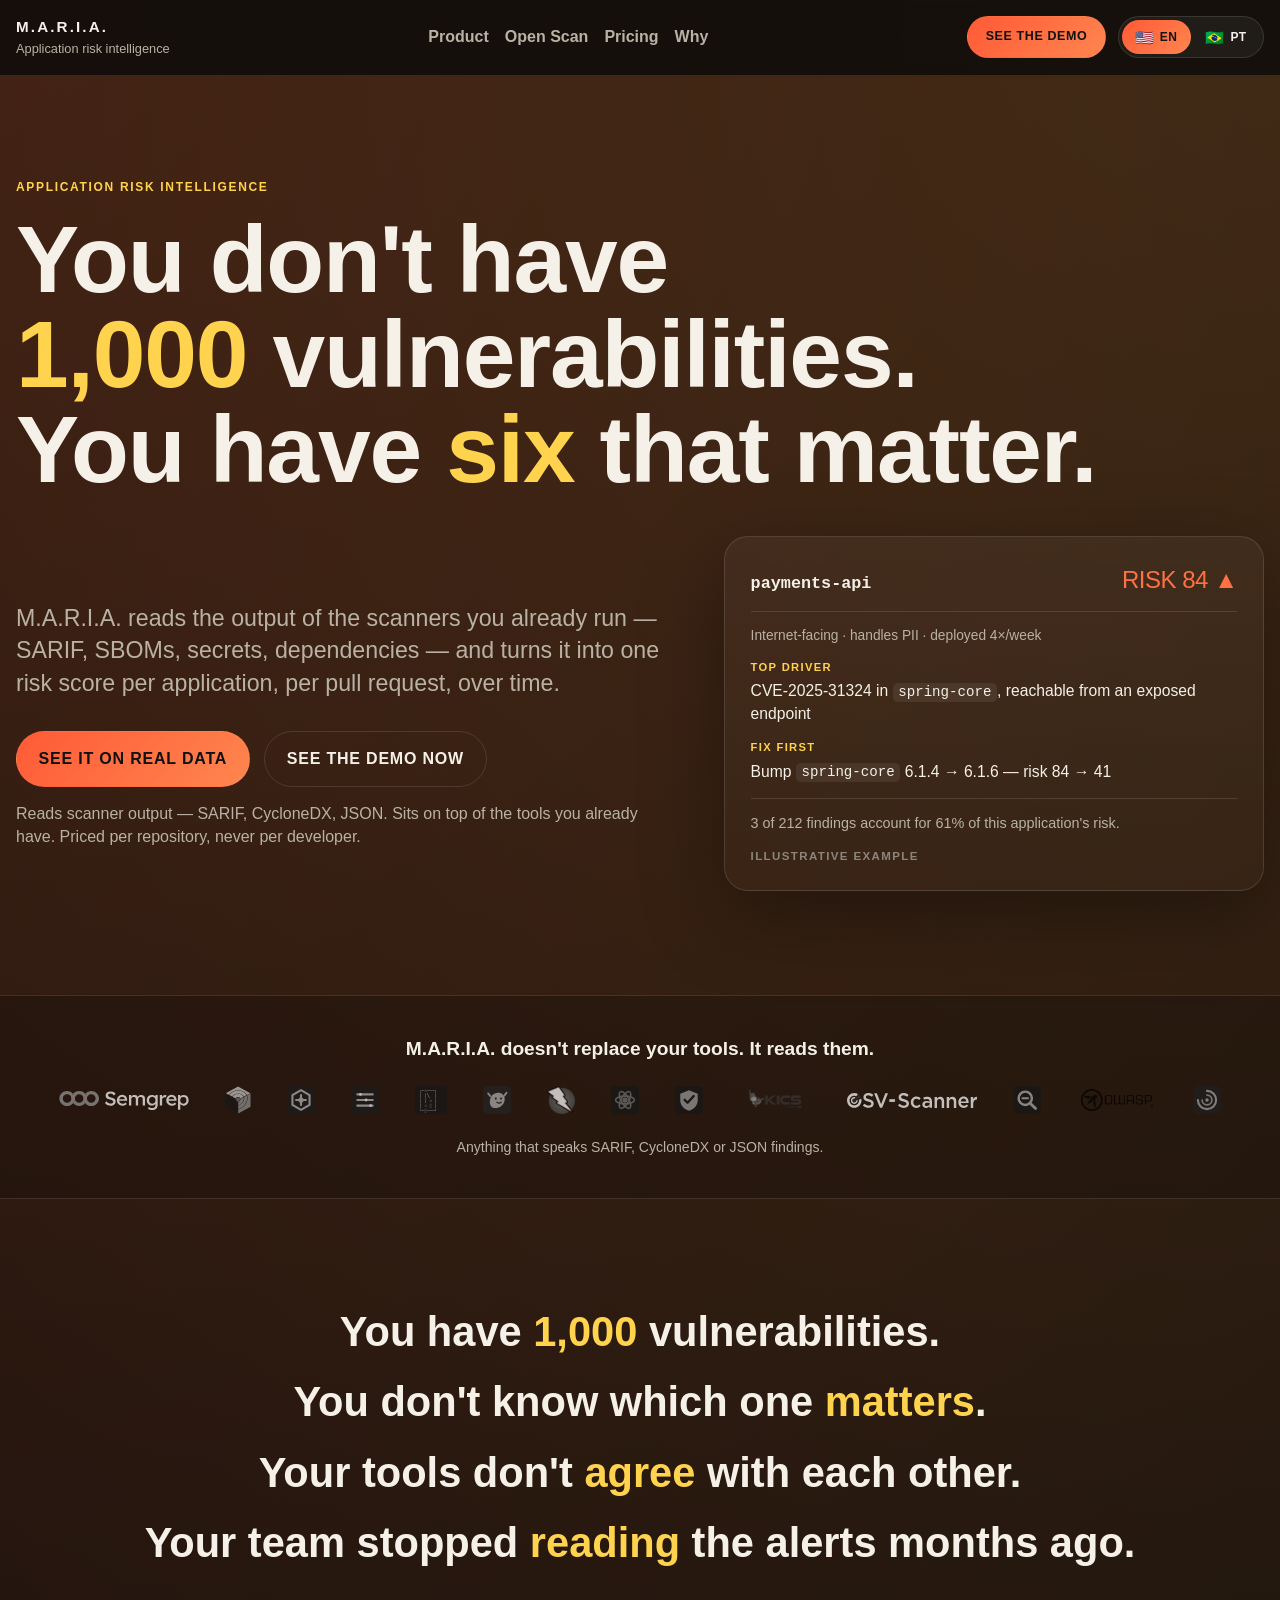
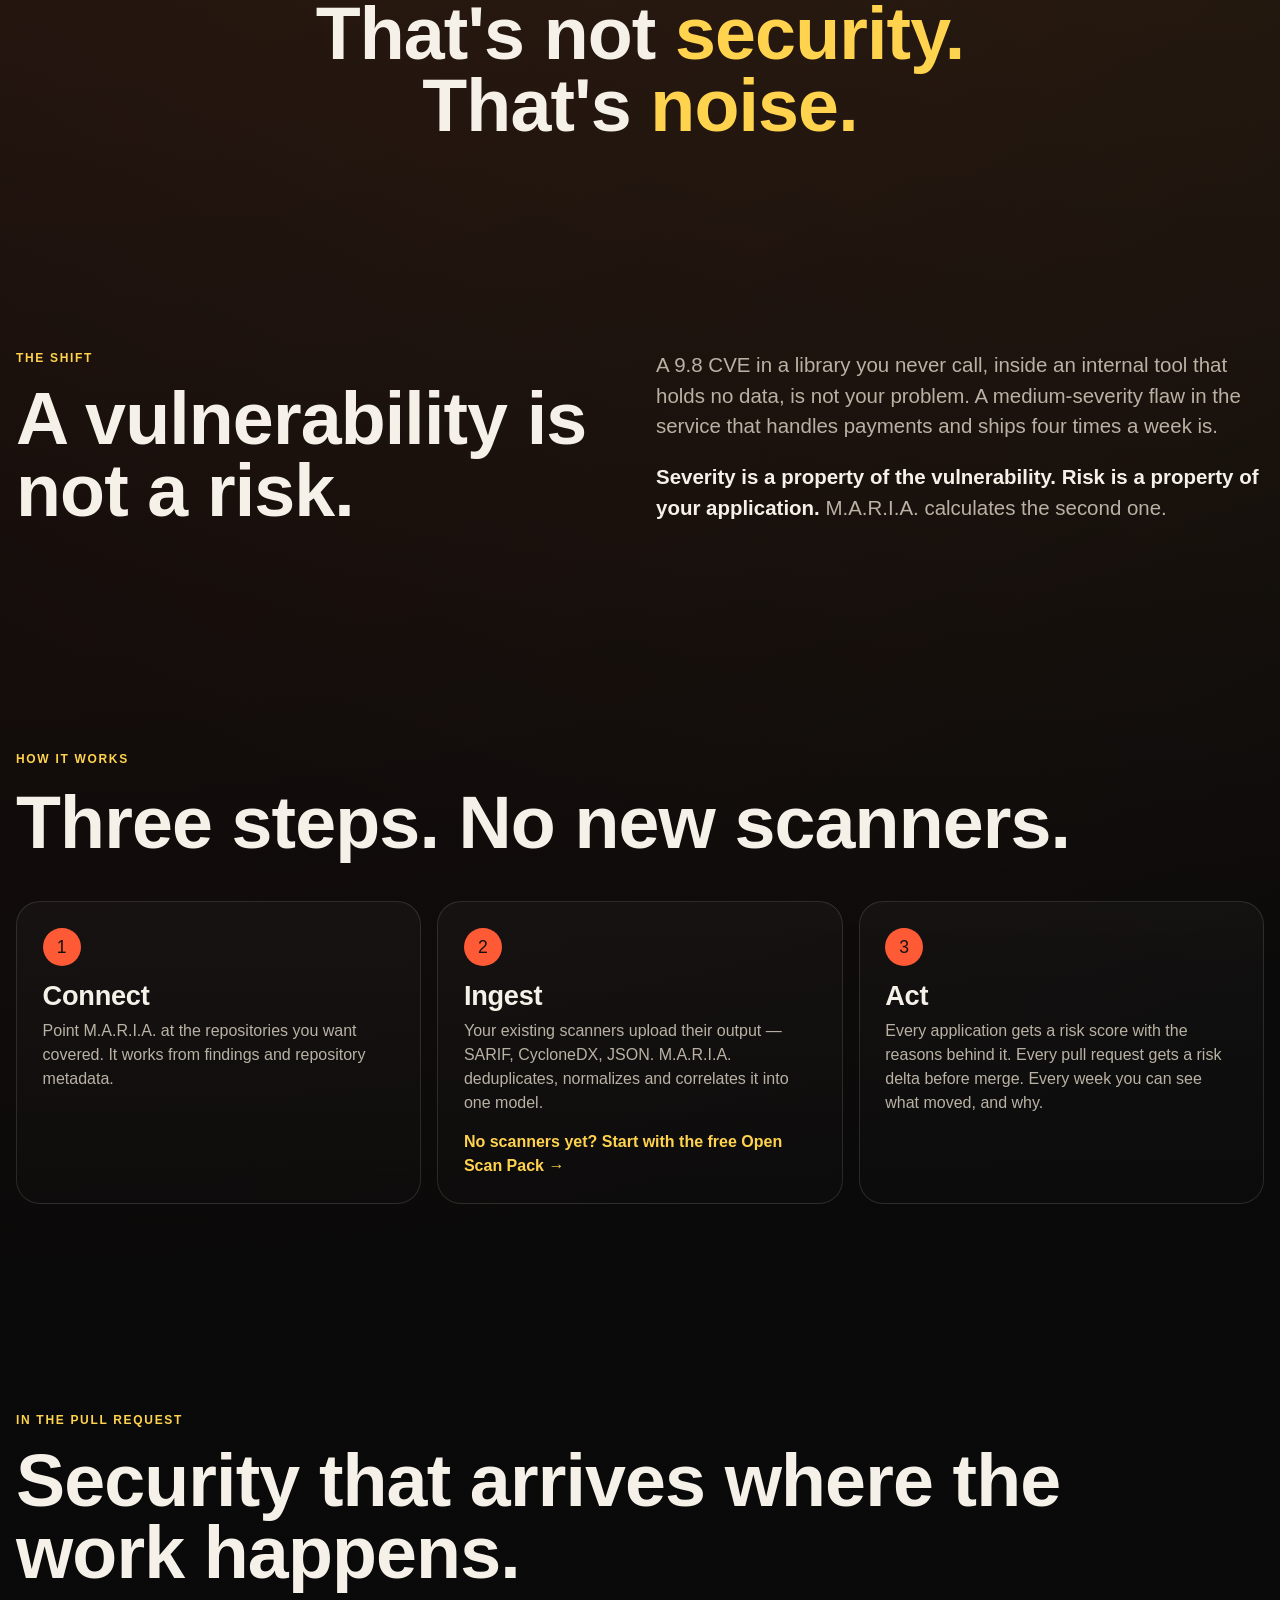
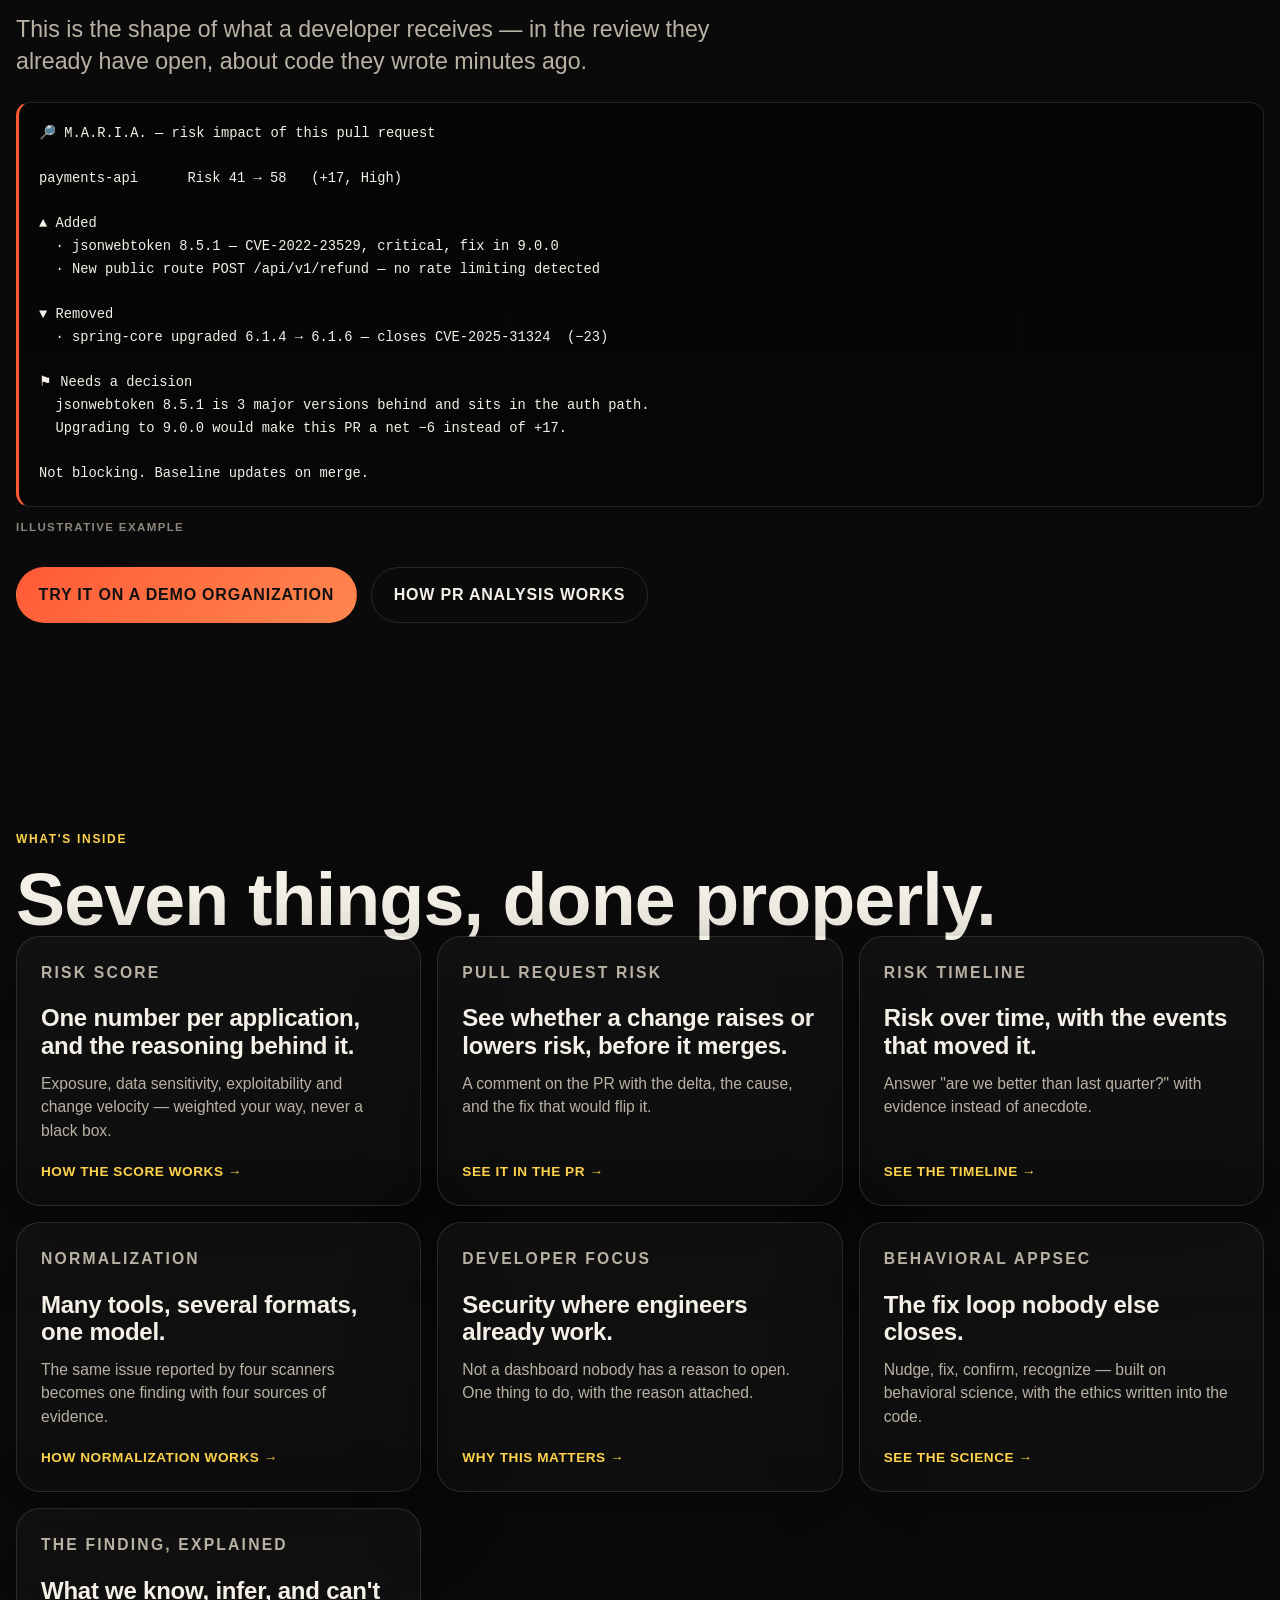
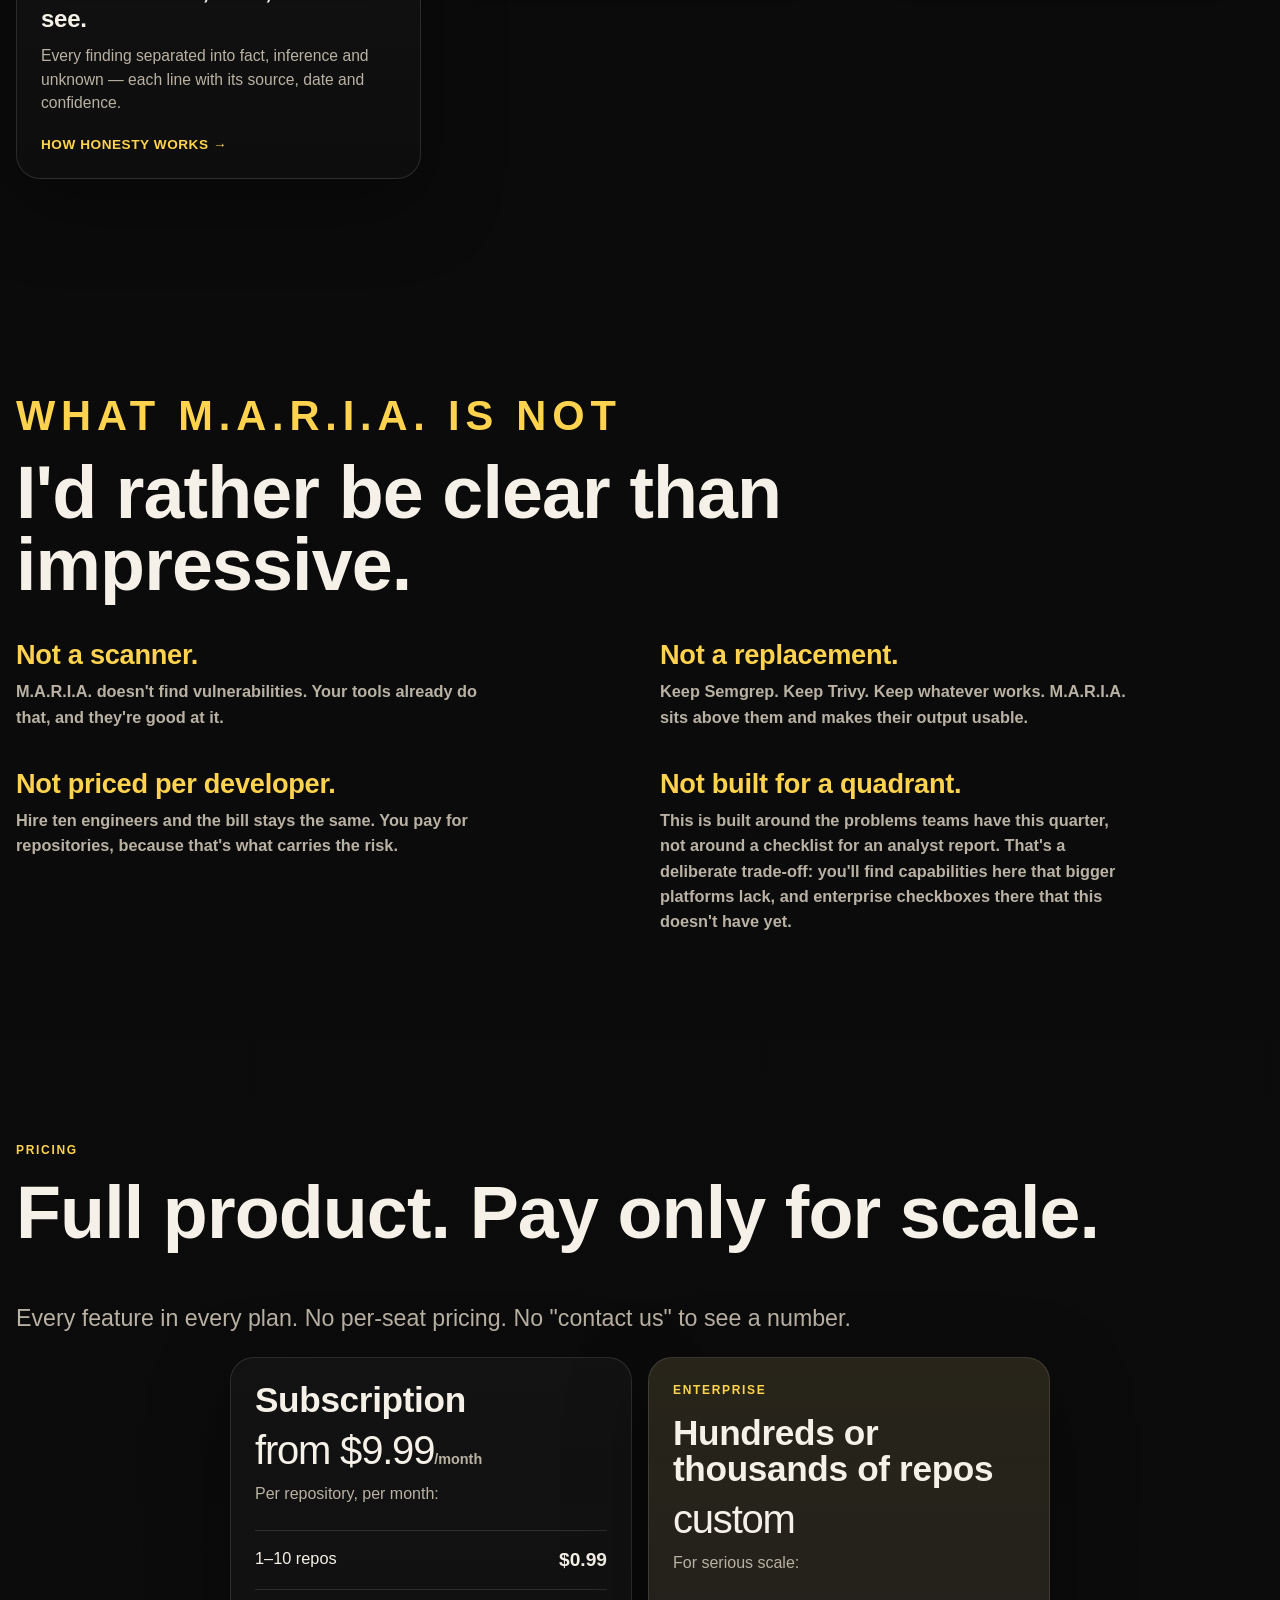
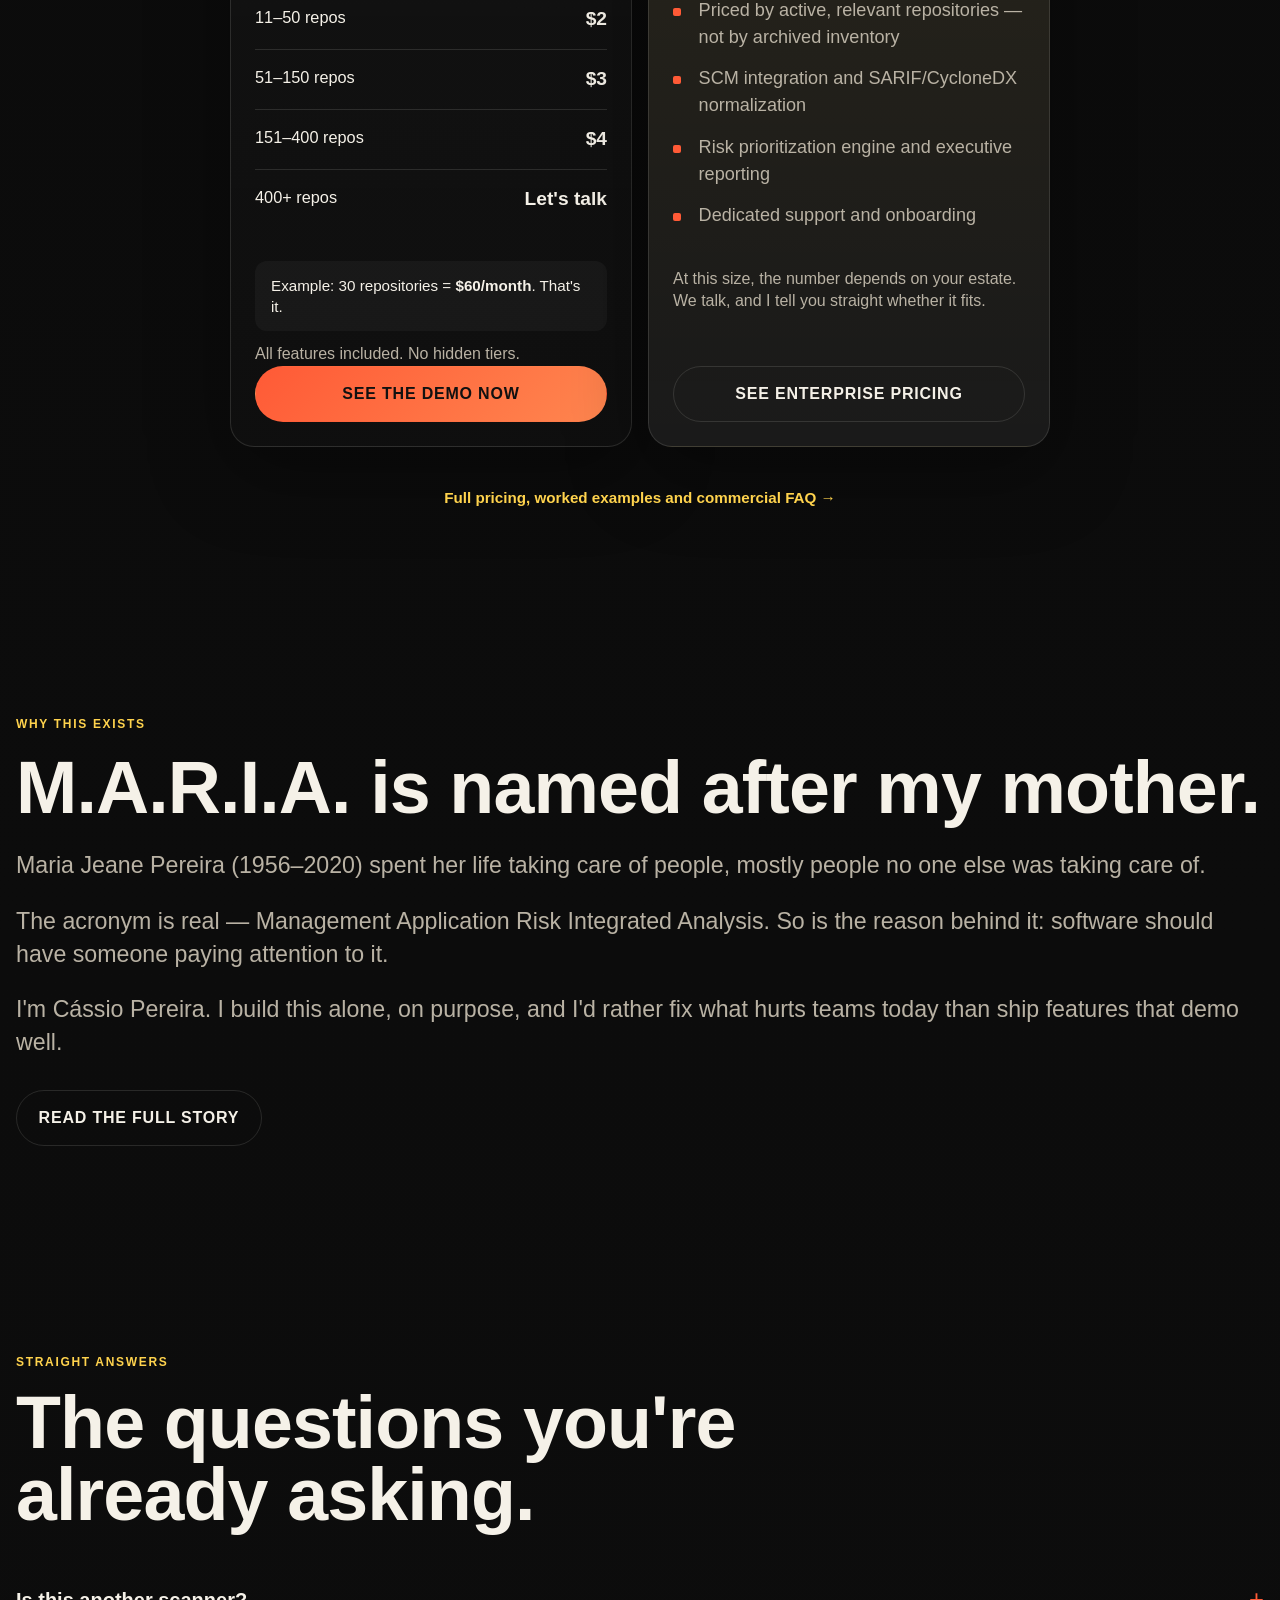
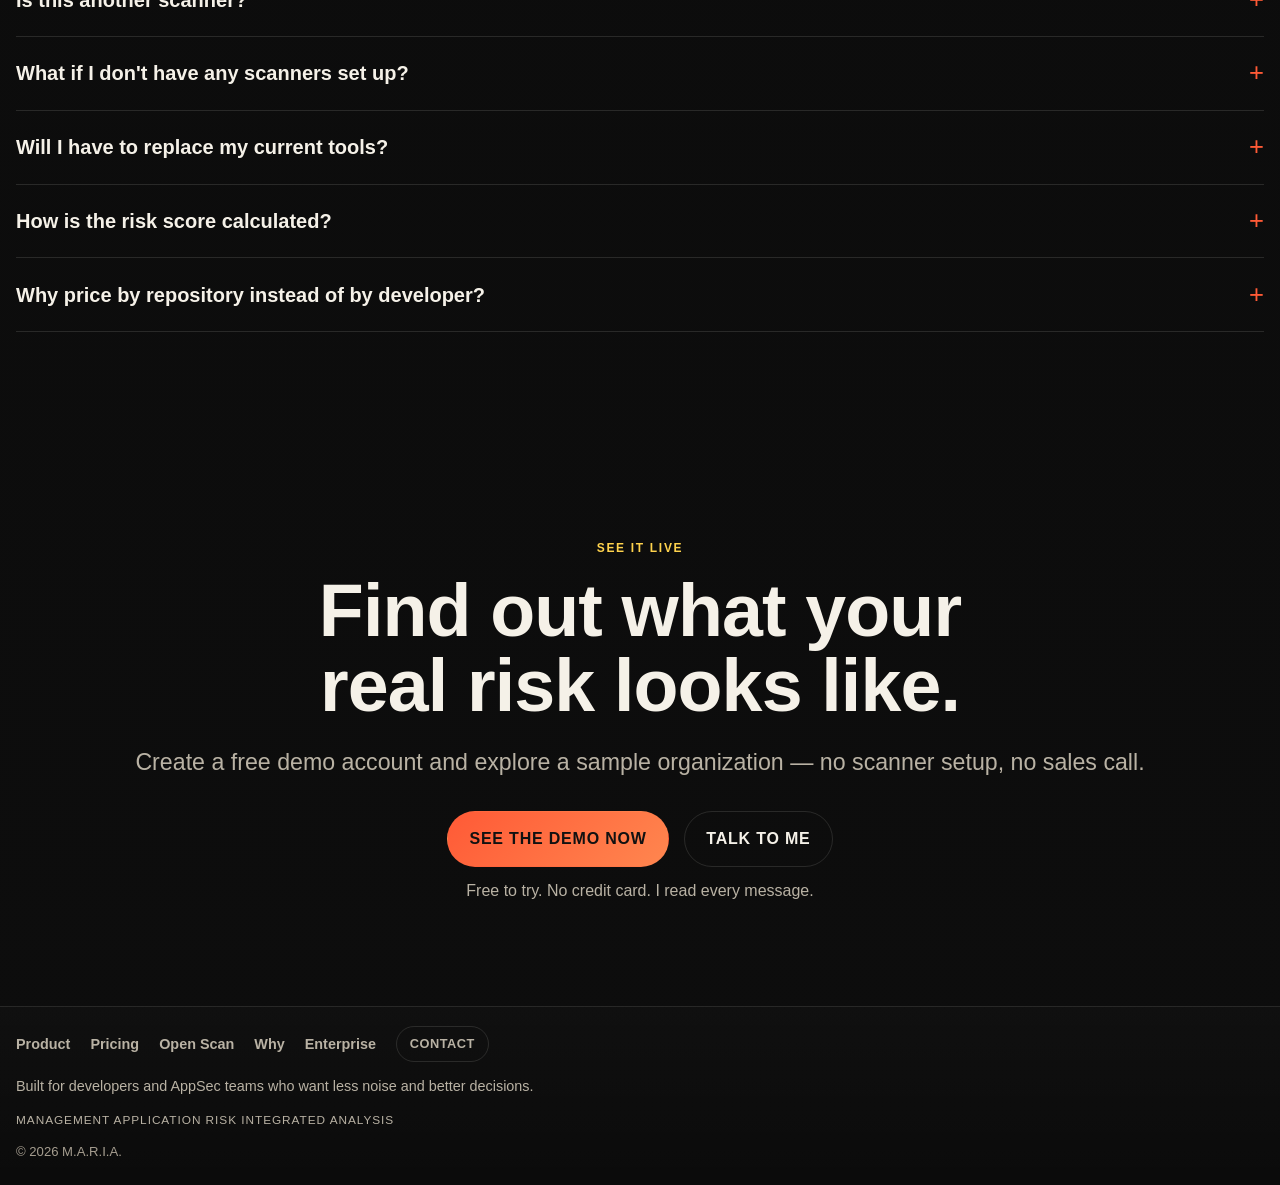
==== commit a07982f1: "V 0.3.0" ====
--- a/index.html
+++ b/index.html
@@ -36,8 +36,8 @@
         "@type": "AggregateOffer",
         "priceCurrency": "USD",
         "lowPrice": "9.99",
-        "highPrice": "499",
-        "offerCount": "3",
+        "highPrice": "249",
+        "offerCount": "2",
         "url": "https://mariaappsec.com/pricing/"
       }
     }
@@ -87,7 +87,7 @@
                     <p class="hero-subtitle" data-i18n="hero.sub">M.A.R.I.A. reads the output of the scanners you already run &mdash; SARIF, SBOMs, secrets, dependencies &mdash; and turns it into one risk score per application, per pull request, over time.</p>
                     <div class="hero-actions">
                         <a class="button button-primary" href="https://demo.mariaappsec.com" target="_blank" rel="noreferrer" data-track-event="demo_click" data-track-location="hero_primary" data-i18n="cta.demo">See it on real data</a>
-                        <a class="button button-secondary" href="#join" data-track-event="waitlist_cta_click" data-track-location="hero_secondary" data-i18n="cta.waitlist">Join the waitlist</a>
+                        <a class="button button-secondary" href="https://demo.mariaappsec.com/auth/register" target="_blank" rel="noreferrer" data-track-event="demo_register_click" data-track-location="hero_secondary" data-i18n="cta.demoNow">See the demo now</a>
                     </div>
                     <p class="hero-trust" data-i18n="hero.trust">Reads scanner output &mdash; SARIF, CycloneDX, JSON. Sits on top of the tools you already have. Priced per repository, never per developer.</p>
                 </div>
@@ -218,7 +218,7 @@
         <section class="value section">
             <div class="container">
                 <p class="eyebrow" data-i18n="features.eyebrow">WHAT'S INSIDE</p>
-                <h2 data-i18n="features.h2">Five things, done properly.</h2>
+                <h2 data-i18n="features.h2">Seven things, done properly.</h2>
                 <div class="card-grid">
                     <article class="value-card">
                         <p class="card-kicker">Risk Score</p>
@@ -249,6 +249,18 @@
                         <h3 data-i18n="features.dev.title">Security where engineers already work.</h3>
                         <p data-i18n="features.dev.body">Not a dashboard nobody has a reason to open. One thing to do, with the reason attached.</p>
                         <a href="/product/for-developers/" class="card-link" data-i18n="features.dev.link">Why this matters &rarr;</a>
+                    </article>
+                    <article class="value-card">
+                        <p class="card-kicker">Behavioral AppSec</p>
+                        <h3 data-i18n="features.champ.title">The fix loop nobody else closes.</h3>
+                        <p data-i18n="features.champ.body">Nudge, fix, confirm, recognize &mdash; built on behavioral science, with the ethics written into the code.</p>
+                        <a href="/product/security-champions/" class="card-link" data-i18n="features.champ.link">See the science &rarr;</a>
+                    </article>
+                    <article class="value-card">
+                        <p class="card-kicker">The Finding, Explained</p>
+                        <h3 data-i18n="features.fd.title">What we know, infer, and can't see.</h3>
+                        <p data-i18n="features.fd.body">Every finding separated into fact, inference and unknown &mdash; each line with its source, date and confidence.</p>
+                        <a href="/product/finding-detail/" class="card-link" data-i18n="features.fd.link">How honesty works &rarr;</a>
                     </article>
                 </div>
             </div>
@@ -284,9 +296,9 @@
                 <p class="eyebrow" data-i18n="pricing.eyebrow">PRICING</p>
                 <h2 data-i18n="pricing.h2">Full product. Pay only for scale.</h2>
                 <p class="section-copy" data-i18n="pricing.sub">Every feature in every plan. No per-seat pricing. No "contact us" to see a number.</p>
-                <div class="pricing-grid">
+                <div class="pricing-grid is-two">
                     <article class="pricing-card">
-                        <h3 data-i18n="pricing.monthly.title">Monthly</h3>
+                        <h3 data-i18n="pricing.monthly.title">Subscription</h3>
                         <p class="pricing-headline" data-i18n="pricing.monthly.headline">from $9.99<span>/month</span></p>
                         <p class="pricing-note" data-i18n="pricing.monthly.unit">Per repository, per month:</p>
                         <div class="pricing-table">
@@ -298,42 +310,25 @@
                         </div>
                         <p class="pricing-example" data-i18n="pricing.monthly.example">Example: 30 repositories = <strong>$60/month</strong>. That's it.</p>
                         <p class="pricing-support" data-i18n="pricing.allIncluded">All features included. No hidden tiers.</p>
-                        <a class="button button-primary button-block" href="#join" data-track-event="waitlist_cta_click" data-track-location="pricing_monthly" data-i18n="cta.waitlist">Join the waitlist</a>
+                        <a class="button button-primary button-block" href="https://demo.mariaappsec.com/auth/register" target="_blank" rel="noreferrer" data-track-event="demo_register_click" data-track-location="pricing_monthly" data-i18n="cta.demoNow">See the demo now</a>
                     </article>
                     <article class="pricing-card pricing-card-alt">
-                        <h3 data-i18n="pricing.lifetime.title">Lifetime</h3>
-                        <p class="pricing-headline" data-i18n="pricing.lifetime.headline">one payment</p>
-                        <p class="pricing-note" data-i18n="pricing.lifetime.unit">Pay once, use it for good:</p>
-                        <div class="pricing-table">
-                            <div class="pricing-row"><span data-i18n="pricing.upto25">Up to 25 repos</span><strong>$199</strong></div>
-                            <div class="pricing-row"><span data-i18n="pricing.upto50">Up to 50 repos</span><strong>$299</strong></div>
-                            <div class="pricing-row"><span data-i18n="pricing.upto100">Up to 100 repos</span><strong>$499</strong></div>
-                            <div class="pricing-row"><span data-i18n="pricing.over100">100+ repos</span><strong data-i18n="pricing.talk">Let's talk</strong></div>
-                        </div>
-                        <p class="pricing-example" data-i18n="pricing.lifetime.example">One-time payment. No renewal, no surprise invoice.</p>
-                        <p class="pricing-support" data-i18n="pricing.allIncluded">All features included. No hidden tiers.</p>
-                        <a class="button button-secondary button-block" href="#join" data-track-event="waitlist_cta_click" data-track-location="pricing_lifetime" data-i18n="cta.reserve">Reserve your spot</a>
-                    </article>
-                    <article class="pricing-card pricing-card-founder">
-                        <p class="card-kicker" data-i18n="founder.kicker">FOUNDING TEAMS</p>
-                        <h3 data-i18n="founder.title">50 teams. Then never again.</h3>
-                        <p class="pricing-headline">$249</p>
-                        <p class="pricing-note" data-i18n="founder.unit">Lifetime access, up to 50 repositories</p>
+                        <p class="card-kicker" data-i18n="pricing.ent.kicker">ENTERPRISE</p>
+                        <h3 data-i18n="pricing.ent.title">Hundreds or thousands of repos</h3>
+                        <p class="pricing-headline" data-i18n="pricing.ent.headline">custom</p>
+                        <p class="pricing-note" data-i18n="pricing.ent.unit">For serious scale:</p>
                         <ul class="feature-list">
-                            <li data-i18n="founder.item1">Lifetime access, up to 50 repos</li>
-                            <li data-i18n="founder.item2">Founding user badge</li>
-                            <li data-i18n="founder.item3">Early access to everything new</li>
-                            <li data-i18n="founder.item4">A direct channel to me, not a support queue</li>
-                            <li data-i18n="founder.item5">Priority onboarding, done with you</li>
+                            <li data-i18n="pricing.ent.item1">Priced by active, relevant repositories &mdash; not by archived inventory</li>
+                            <li data-i18n="pricing.ent.item2">SCM integration and SARIF/CycloneDX normalization</li>
+                            <li data-i18n="pricing.ent.item3">Risk prioritization engine and executive reporting</li>
+                            <li data-i18n="pricing.ent.item4">Dedicated support and onboarding</li>
                         </ul>
-                        <p class="pricing-support" data-i18n="founder.why">This isn't a discount. It's cheaper than the $299 lifetime plan because founding teams pay with something else: telling me what's wrong with the product while it's still cheap to change.</p>
-                        <a class="button button-primary button-block" href="#join" data-track-event="founder_cta_click" data-track-location="pricing_founder" data-i18n="cta.founder">Become a founding team</a>
+                        <p class="pricing-support" data-i18n="pricing.ent.body">At this size, the number depends on your estate. We talk, and I tell you straight whether it fits.</p>
+                        <a class="button button-secondary button-block" href="/enterprise/" data-track-event="enterprise_pricing_click" data-track-location="pricing_enterprise" data-i18n="cta.seeEnterprise">See enterprise pricing</a>
                     </article>
                 </div>
                 <p class="pricing-footer-link">
                     <a href="/pricing/" data-i18n="pricing.fullLink">Full pricing, worked examples and commercial FAQ &rarr;</a>
-                    <span aria-hidden="true">&middot;</span>
-                    <a href="/enterprise/" data-i18n="pricing.enterpriseLink">Hundreds or thousands of repositories? &rarr;</a>
                 </p>
             </div>
         </section>
@@ -410,20 +405,15 @@
         </section>
 
         <section class="final-cta section" id="join">
-            <div class="container final-cta-grid">
-                <div>
-                    <p class="eyebrow" data-i18n="join.eyebrow">EARLY ACCESS</p>
-                    <h2 data-i18n="join.h2">Find out what your real risk looks like.</h2>
-                    <p class="section-copy" data-i18n="join.sub">Join the waitlist and I'll reach out personally when your spot opens. Founding teams first.</p>
-                </div>
-                <form class="waitlist-form" action="https://formspree.io/f/xeerdder" method="POST" data-form-location="landing_final">
-                    <label class="sr-only" for="email" data-i18n="join.label">Email</label>
-                    <input id="email" name="email" type="email" data-i18n-placeholder="join.placeholder" placeholder="you@company.com" autocomplete="email" required>
-                    <input type="hidden" name="_next" value="https://mariaappsec.com/thanks/">
-                    <input type="hidden" name="_subject" value="New M.A.R.I.A. waitlist signup">
-                    <button type="submit" class="button button-primary button-block" data-i18n="cta.waitlist">Join the waitlist</button>
-                    <p class="form-note" data-i18n="join.note">One field. No password. No sales sequence. I read every reply.</p>
-                </form>
+            <div class="container narrow center">
+                <p class="eyebrow" data-i18n="join.eyebrow">SEE IT LIVE</p>
+                <h2 data-i18n="join.h2">Find out what your real risk looks like.</h2>
+                <p class="section-copy" data-i18n="join.sub">Create a free demo account and explore a sample organization &mdash; no scanner setup, no sales call.</p>
+                <div class="section-actions">
+                    <a class="button button-primary" href="https://demo.mariaappsec.com/auth/register" target="_blank" rel="noreferrer" data-track-event="demo_register_click" data-track-location="final_cta" data-i18n="cta.demoNow">See the demo now</a>
+                    <a class="button button-secondary" href="mailto:contact@mariaappsec.com?subject=M.A.R.I.A." data-track-event="contact_click" data-track-location="final_cta" data-i18n="cta.talk">Talk to me</a>
+                </div>
+                <p class="form-note" data-i18n="join.note">Free to try. No credit card. I read every message.</p>
             </div>
         </section>
     </main>
--- a/css/styles.css
+++ b/css/styles.css
@@ -972,6 +972,16 @@
     {
         grid-template-columns: repeat(3, minmax(0, 1fr));
         align-items: start;
+    }
+
+    /* Two-plan layout: keep the cards a readable width and centered instead of
+       leaving an empty third column. Stretch overrides the grid's align-items:
+       start so both cards share the height of the taller one. */
+    .pricing-grid.is-two {
+        grid-template-columns: repeat(2, minmax(0, 1fr));
+        max-width: 820px;
+        margin-inline: auto;
+        align-items: stretch;
     }
 
     .final-cta-grid {
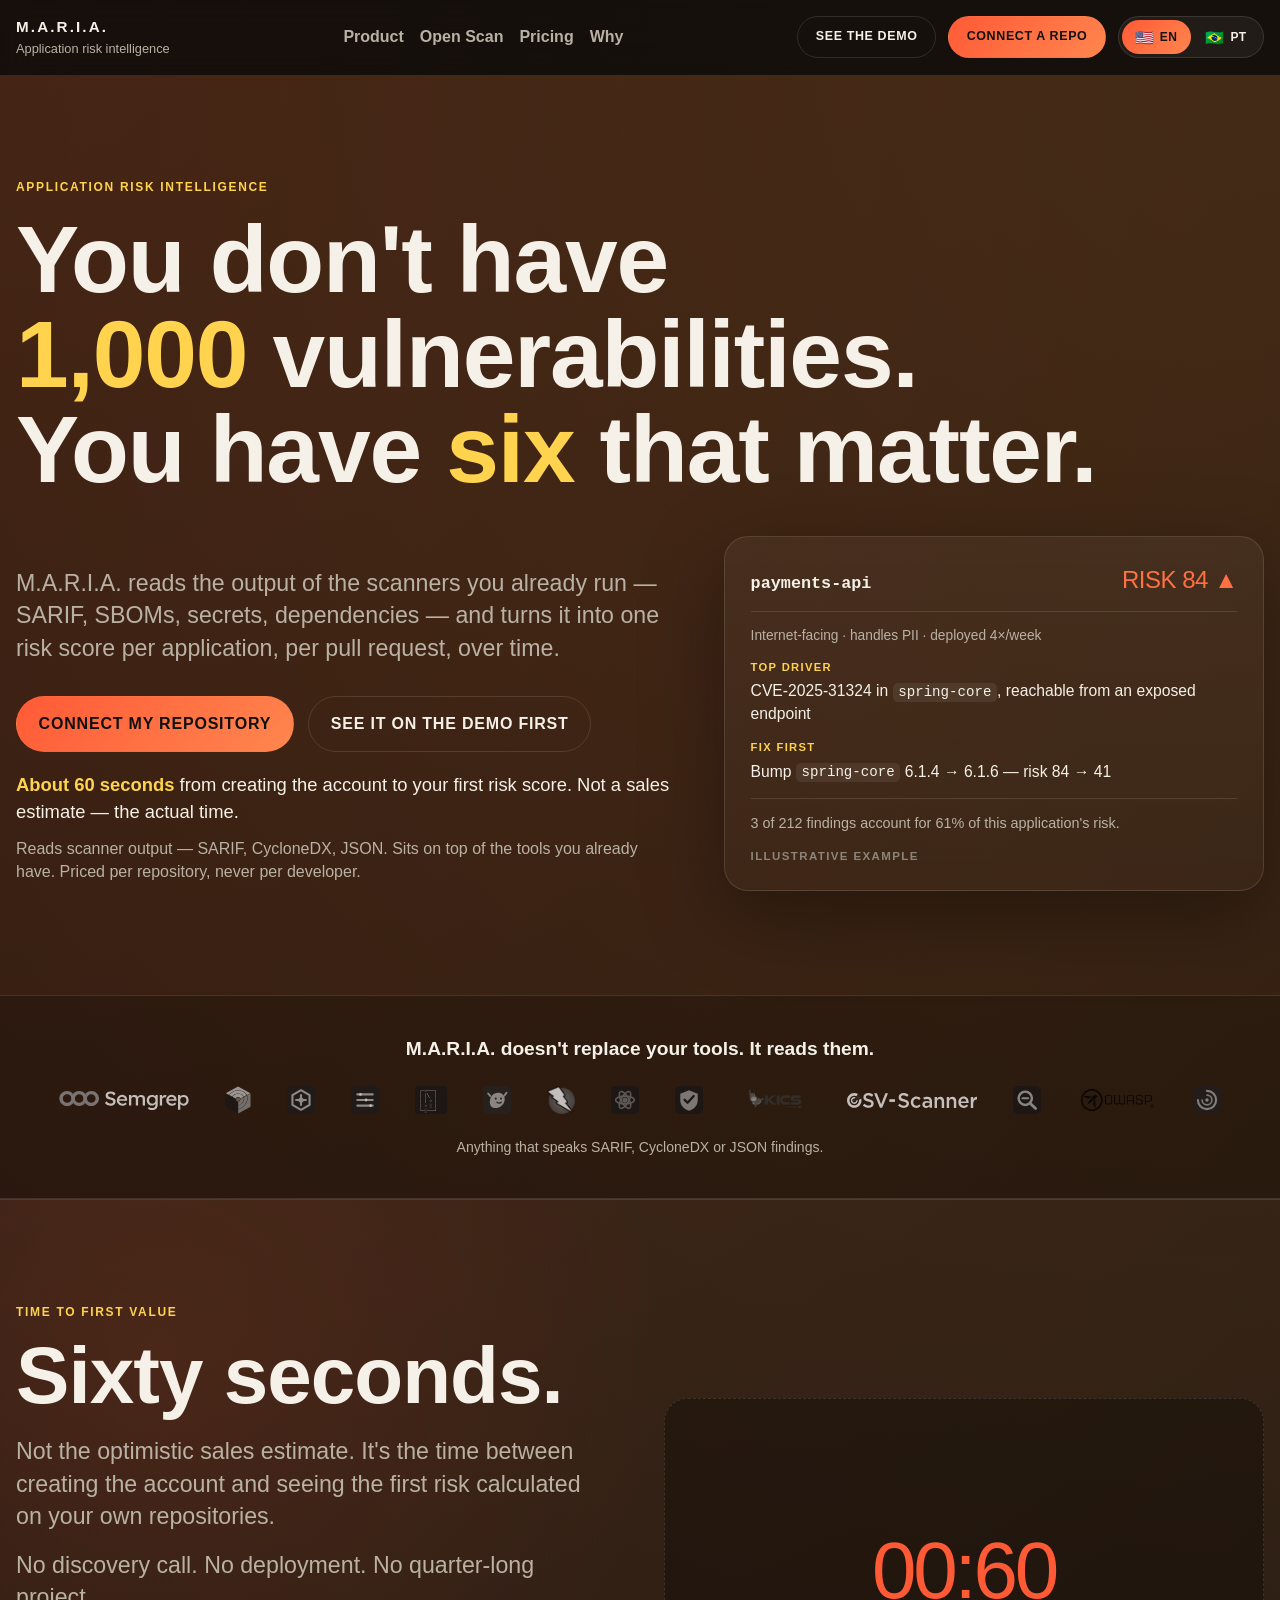
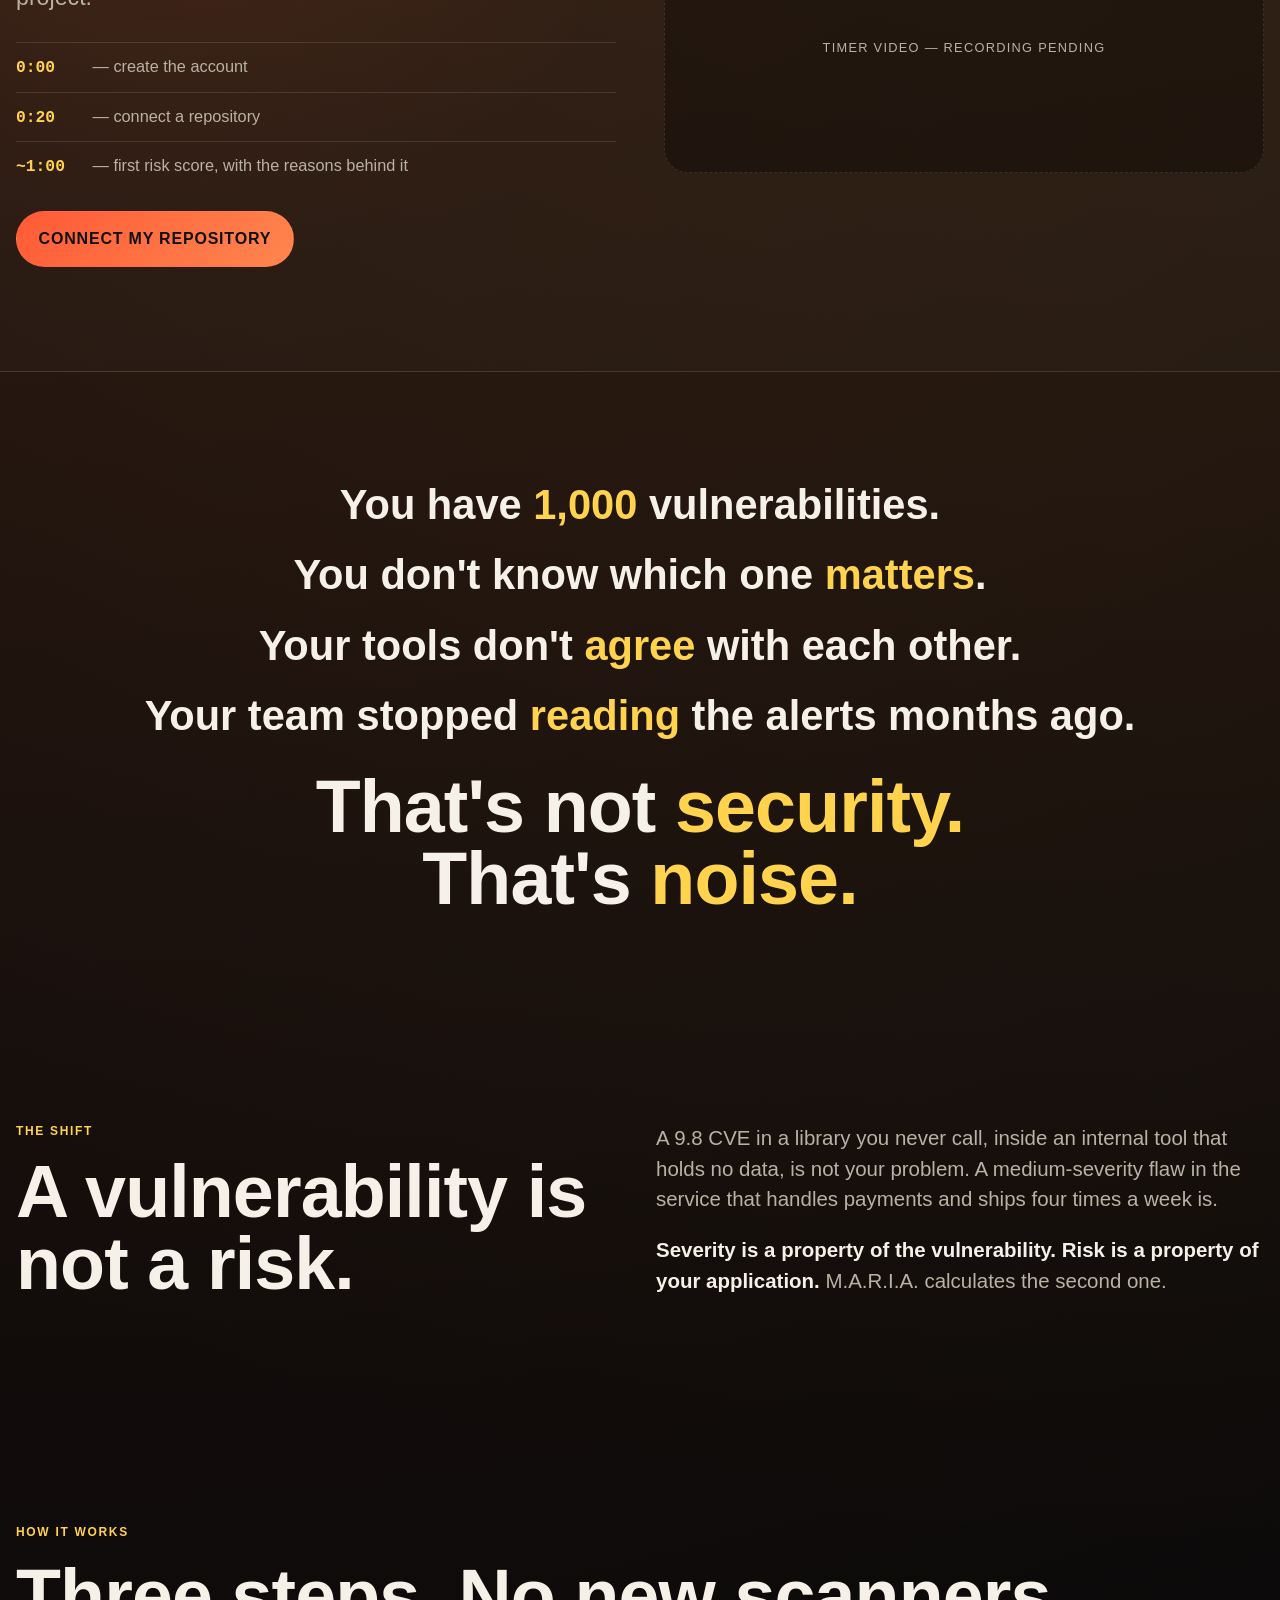
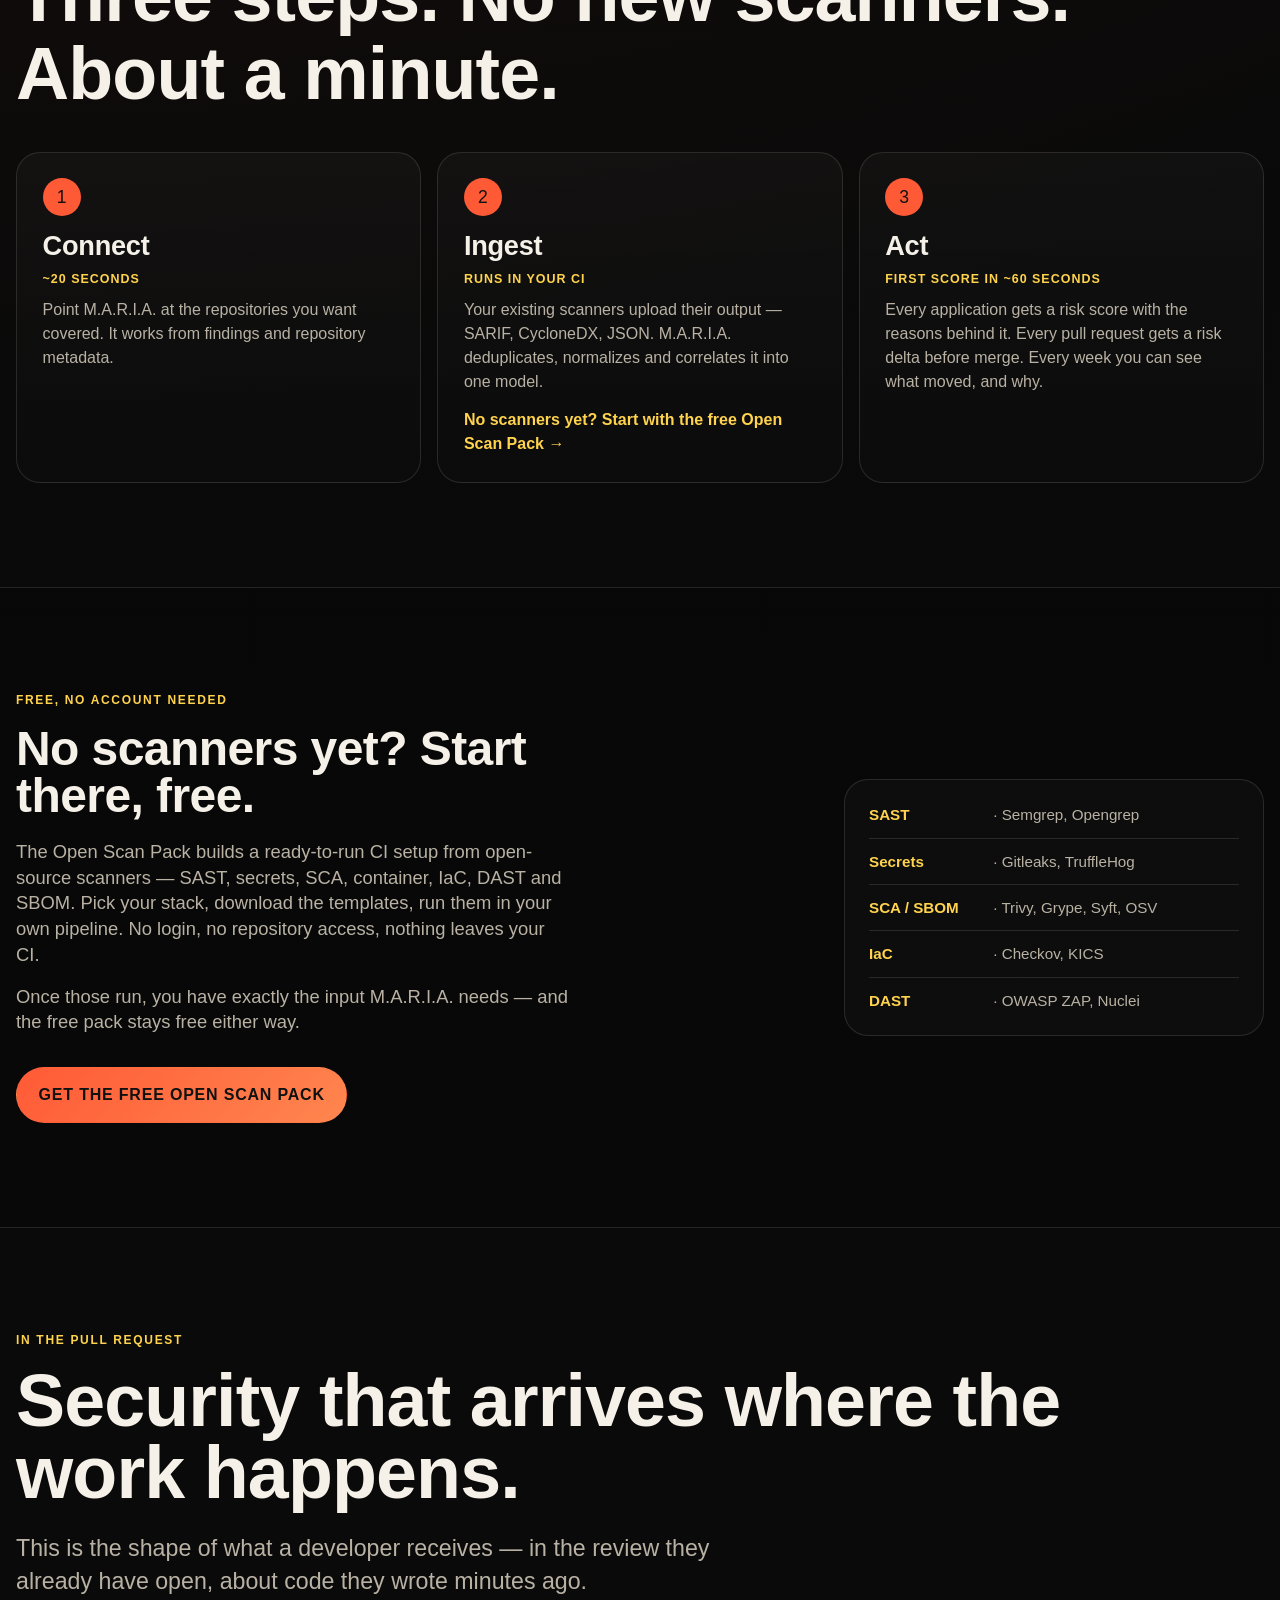
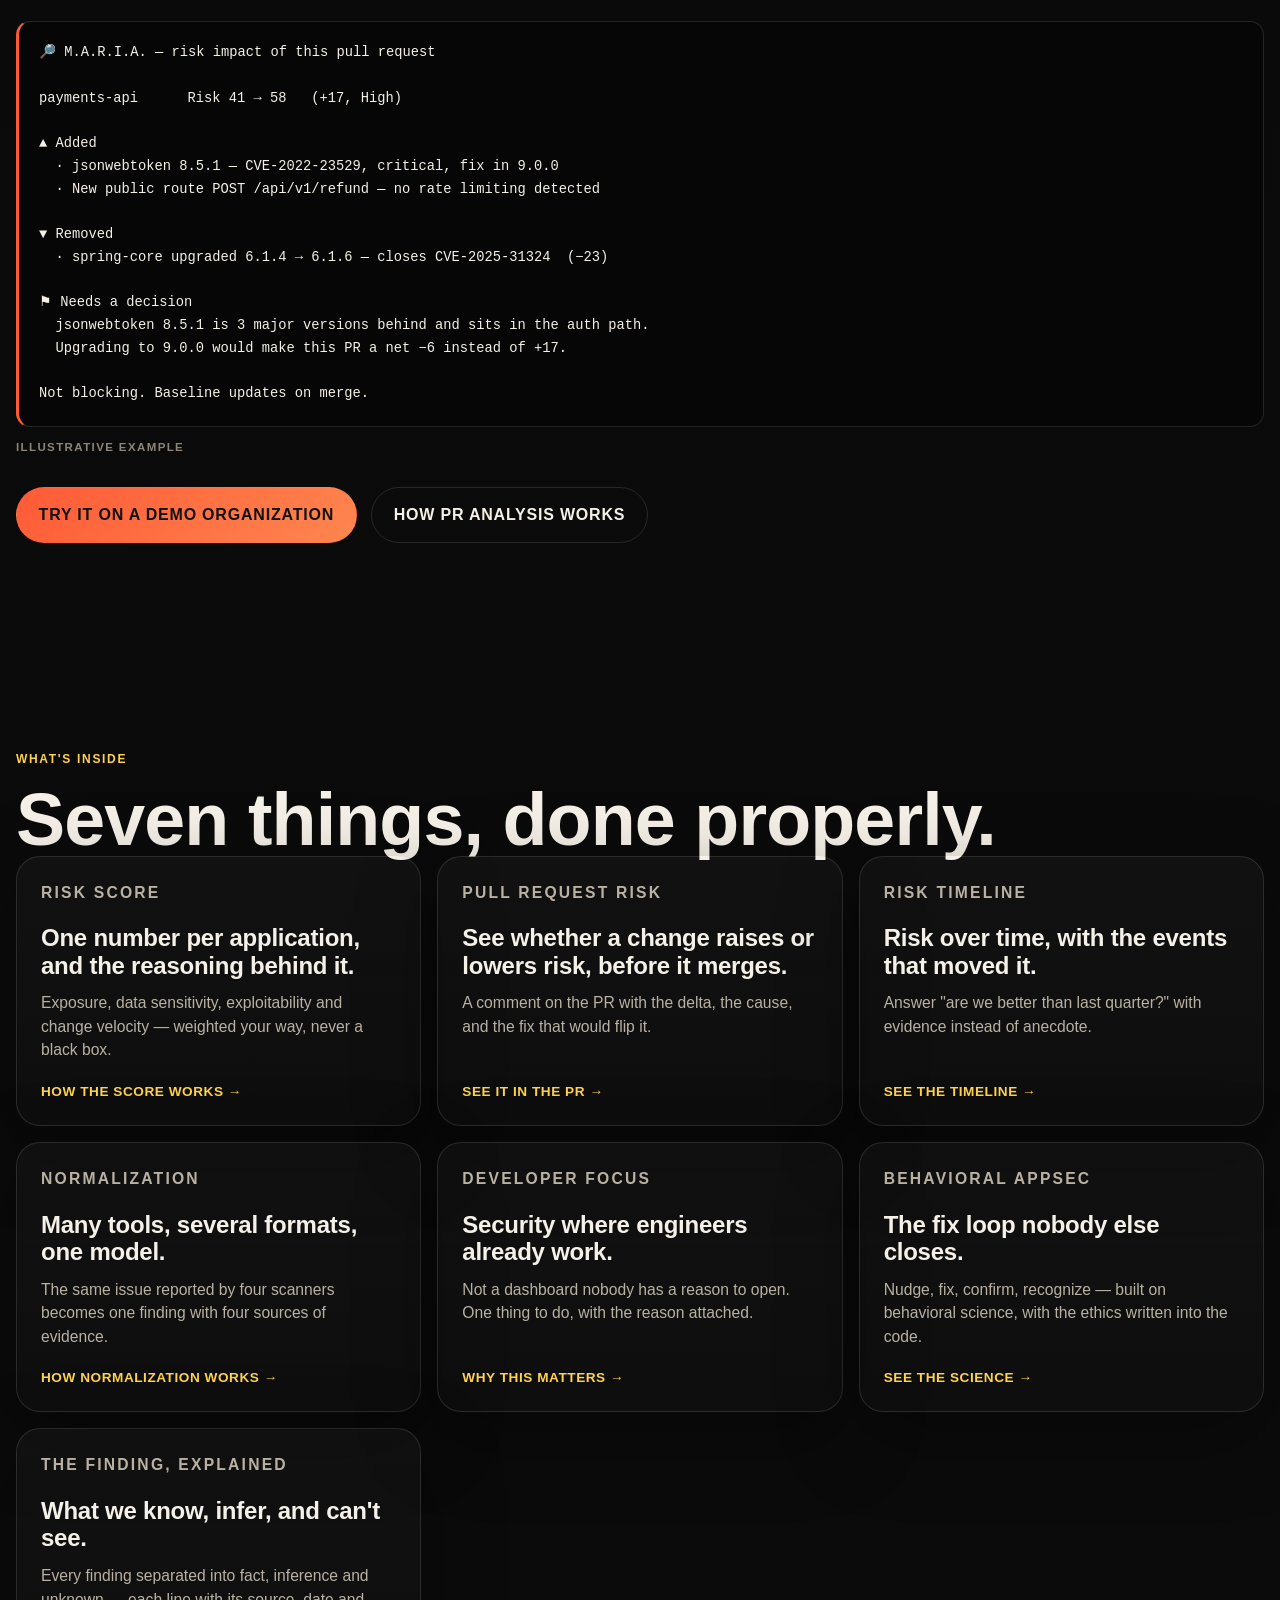
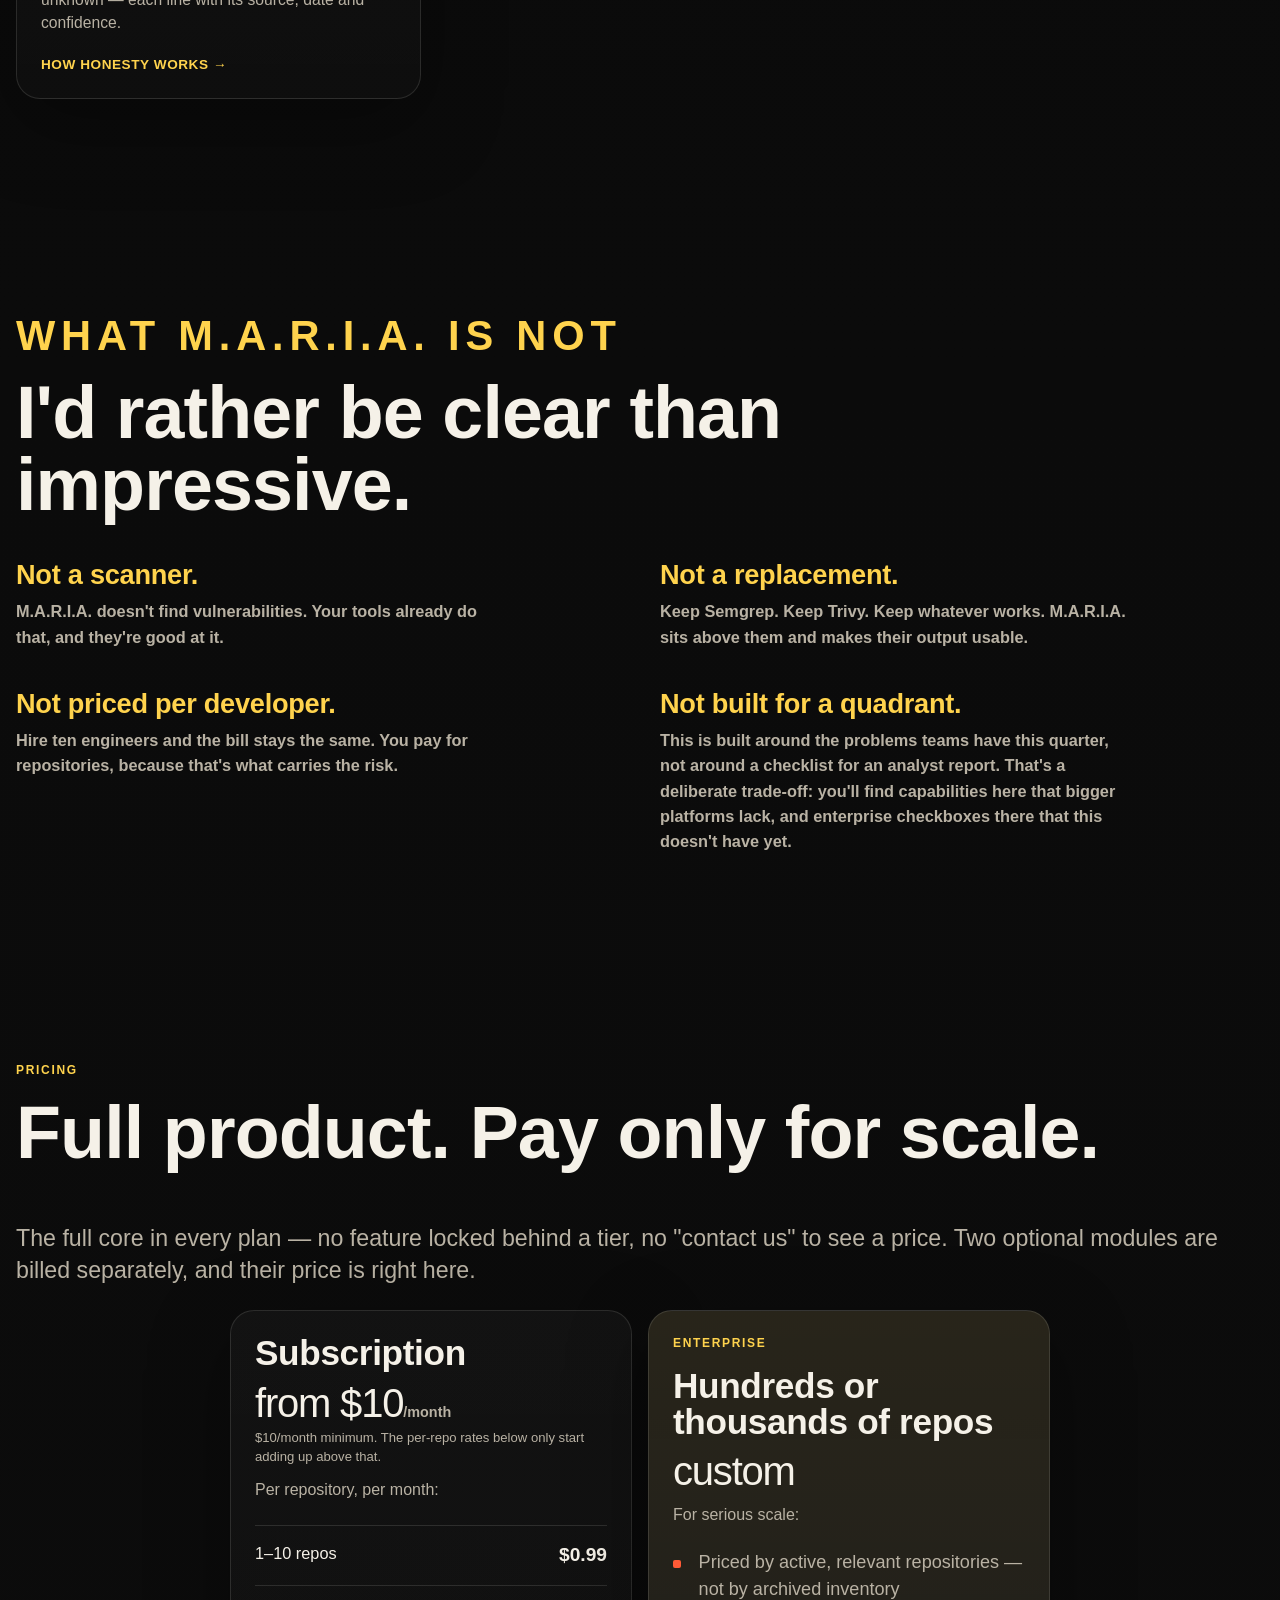
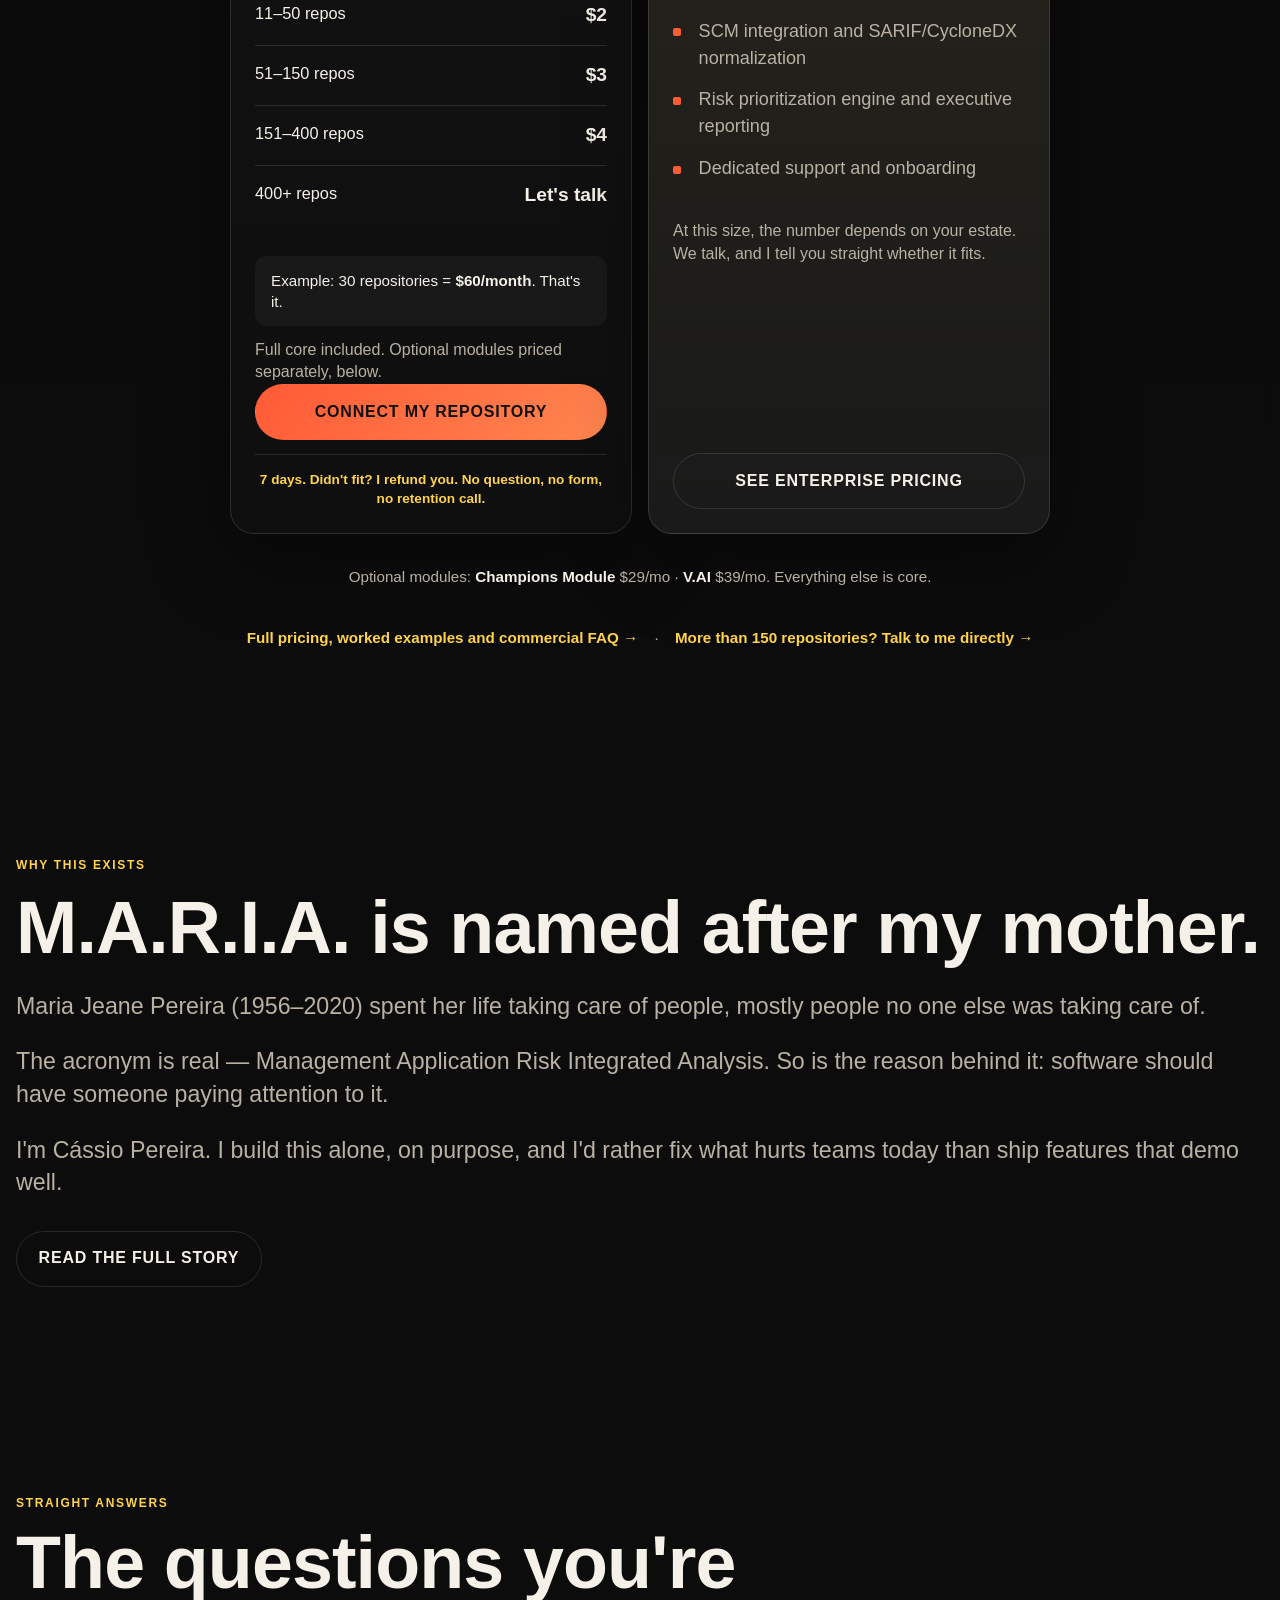
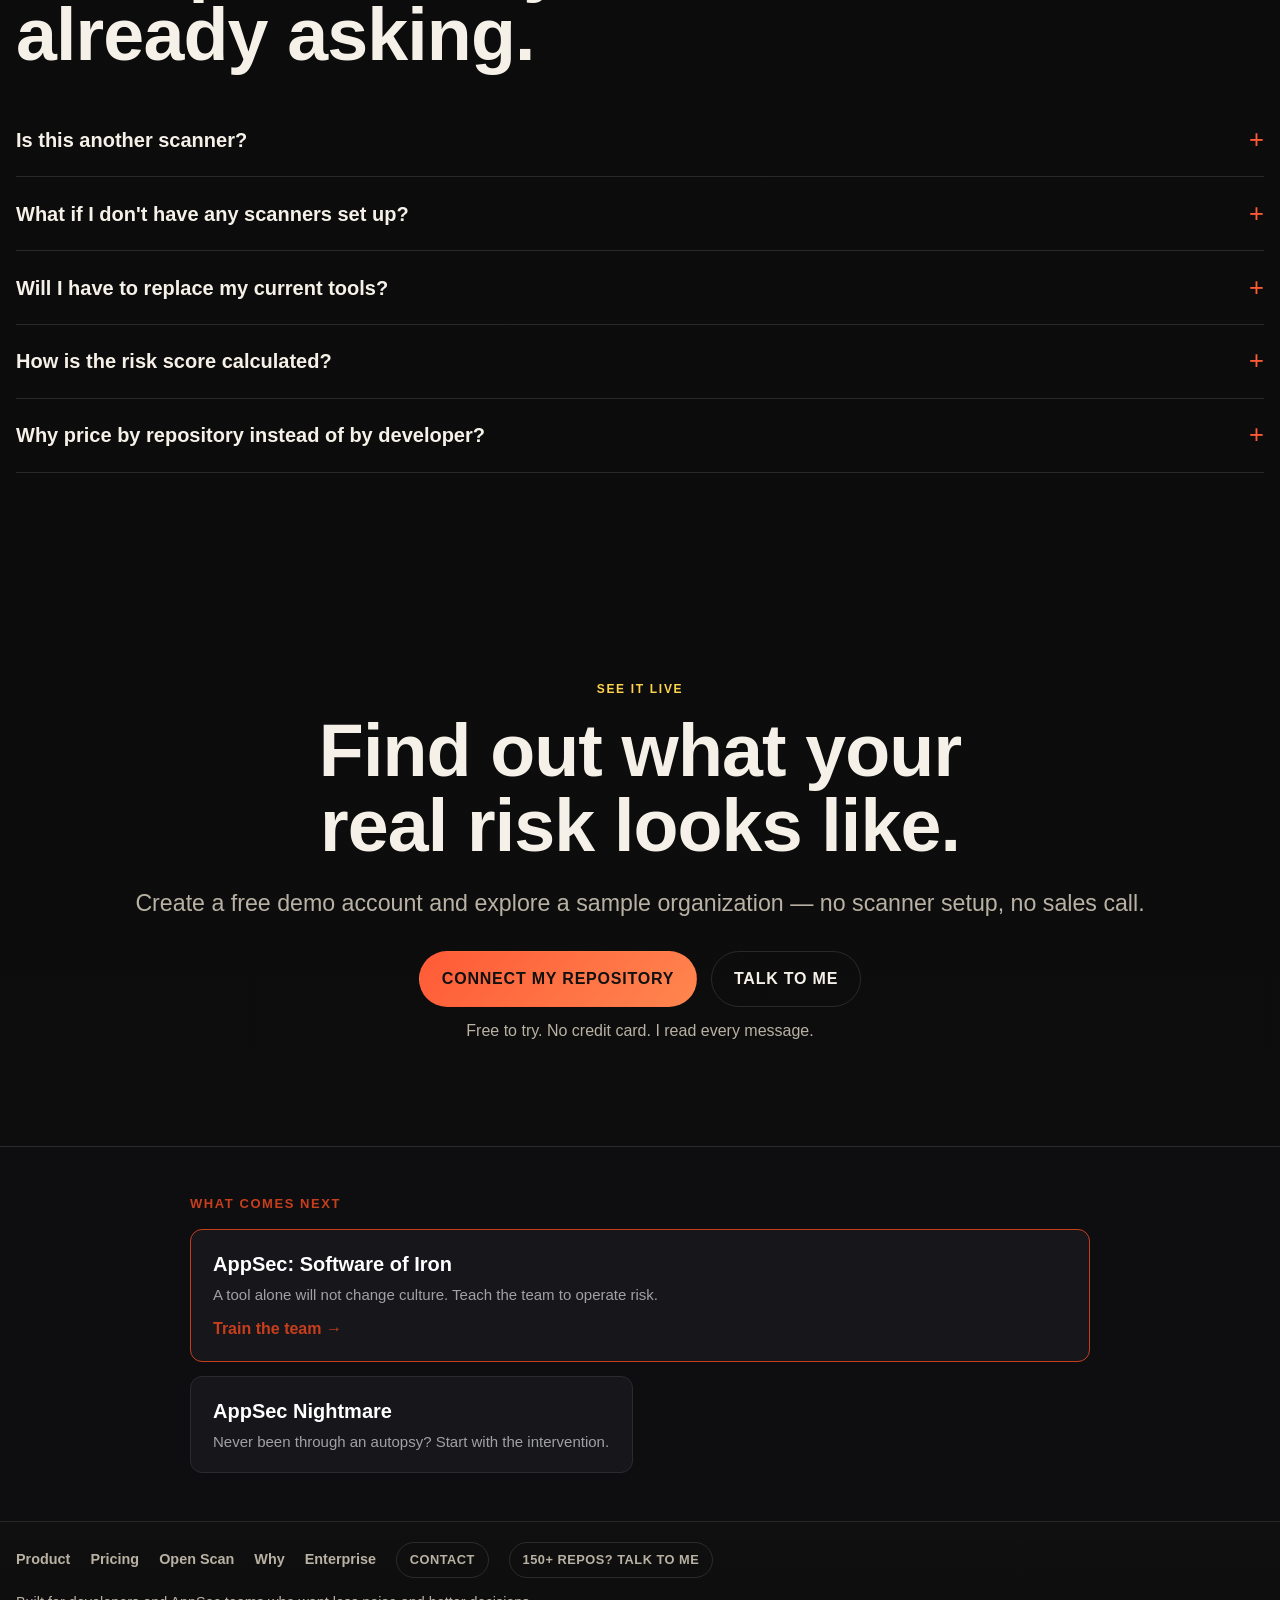
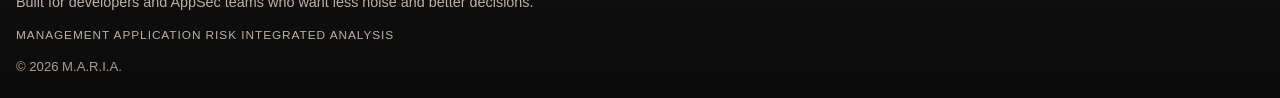
==== commit 02e42c7e: "Add bilingual ladder next-step block + shared GA4 config (cross-domain) Co-Authored-By: Claude Opus " ====
--- a/index.html
+++ b/index.html
@@ -4,20 +4,20 @@
     <meta charset="UTF-8">
     <meta name="viewport" content="width=device-width, initial-scale=1.0">
     <title>M.A.R.I.A. | Application Risk Intelligence</title>
-    <meta name="description" content="M.A.R.I.A. reads the output of the scanners you already run and turns it into one risk score per application, per pull request, over time. Repository-based pricing.">
+    <meta name="description" content="About 60 seconds from account to your first risk score. M.A.R.I.A. reads the scanners you already run and turns them into one risk score per application, per pull request, over time. From $10/month, priced per repository.">
     <meta name="robots" content="index, follow">
     <meta name="author" content="M.A.R.I.A.">
     <link rel="canonical" href="https://mariaappsec.com/">
     <meta property="og:type" content="website">
-    <meta property="og:title" content="M.A.R.I.A. | Stop fixing vulnerabilities. Start reducing risk.">
-    <meta property="og:description" content="Application risk intelligence on top of the security tools you already have. Built for developers and AppSec teams.">
+    <meta property="og:title" content="M.A.R.I.A. | From signup to your first risk score in 60 seconds">
+    <meta property="og:description" content="Not a sales estimate — the actual time. Application risk intelligence on top of the security tools you already run. From $10/month, priced per repository, never per developer.">
     <meta property="og:url" content="https://mariaappsec.com/">
     <meta property="og:site_name" content="M.A.R.I.A.">
     <meta property="og:locale" content="en_US">
     <meta property="og:image" content="https://mariaappsec.com/img/maria.png">
     <meta name="twitter:card" content="summary_large_image">
-    <meta name="twitter:title" content="M.A.R.I.A. | Application Risk Intelligence">
-    <meta name="twitter:description" content="One risk score per application. Risk impact on every pull request. Built on the tools you already run.">
+    <meta name="twitter:title" content="M.A.R.I.A. | First risk score in 60 seconds">
+    <meta name="twitter:description" content="Connect a repository, get one honest risk score per application. Built on the scanners you already run. From $10/month.">
     <meta name="twitter:image" content="https://mariaappsec.com/img/maria.png">
     <link rel="stylesheet" href="css/styles.css">
     <script>document.documentElement.classList.add('i18n-pending');</script>
@@ -35,7 +35,7 @@
       "offers": {
         "@type": "AggregateOffer",
         "priceCurrency": "USD",
-        "lowPrice": "9.99",
+        "lowPrice": "10",
         "highPrice": "249",
         "offerCount": "2",
         "url": "https://mariaappsec.com/pricing/"
@@ -50,6 +50,8 @@
         gtag('js', new Date());
         gtag('config', 'G-09VC70Q0TF');
     </script>
+  <!-- GA4 propriedade compartilhada cassiodeveloper.com.br (config adicional, reaproveita loader existente) -->
+  <script>window.dataLayer=window.dataLayer||[];function gtag(){dataLayer.push(arguments);}gtag('config','G-NL5R9VPGV9');</script>
 </head>
 <body data-page="index">
     <a class="skip-link" href="#main" data-i18n="a11y.skip">Skip to content</a>
@@ -67,7 +69,8 @@
                 <a href="/why/" data-i18n="nav.why">Why</a>
             </nav>
             <div class="header-actions">
-                <a class="button button-primary button-compact" href="https://demo.mariaappsec.com" target="_blank" rel="noreferrer" data-track-event="demo_click" data-track-location="nav_top" data-i18n="cta.demoShort">See the demo</a>
+                <a class="button button-secondary button-compact" href="https://demo.mariaappsec.com" target="_blank" rel="noreferrer" data-track-event="demo_click" data-track-location="nav_top" data-i18n="cta.demoShort">See the demo</a>
+                <a class="button button-primary button-compact" href="https://demo.mariaappsec.com/auth/register" target="_blank" rel="noreferrer" data-track-event="demo_register_click" data-track-location="nav_top" data-i18n="cta.connectShort">Connect a repo</a>
                 <div class="lang-toggle" role="group" aria-label="Language selector" data-active-lang="en-US">
                     <button type="button" data-lang="en-US" aria-pressed="true"><span class="lang-flag" aria-hidden="true">🇺🇸</span><span class="lang-label">EN</span></button>
                     <button type="button" data-lang="pt-BR" aria-pressed="false"><span class="lang-flag" aria-hidden="true">🇧🇷</span><span class="lang-label">PT</span></button>
@@ -86,9 +89,10 @@
                 <div class="hero-copy">
                     <p class="hero-subtitle" data-i18n="hero.sub">M.A.R.I.A. reads the output of the scanners you already run &mdash; SARIF, SBOMs, secrets, dependencies &mdash; and turns it into one risk score per application, per pull request, over time.</p>
                     <div class="hero-actions">
-                        <a class="button button-primary" href="https://demo.mariaappsec.com" target="_blank" rel="noreferrer" data-track-event="demo_click" data-track-location="hero_primary" data-i18n="cta.demo">See it on real data</a>
-                        <a class="button button-secondary" href="https://demo.mariaappsec.com/auth/register" target="_blank" rel="noreferrer" data-track-event="demo_register_click" data-track-location="hero_secondary" data-i18n="cta.demoNow">See the demo now</a>
+                        <a class="button button-primary" href="https://demo.mariaappsec.com/auth/register" target="_blank" rel="noreferrer" data-track-event="demo_register_click" data-track-location="hero_primary" data-i18n="cta.connect">Connect my repository</a>
+                        <a class="button button-secondary" href="https://demo.mariaappsec.com" target="_blank" rel="noreferrer" data-track-event="demo_click" data-track-location="hero_secondary" data-i18n="cta.demo">See it on the demo first</a>
                     </div>
+                    <p class="hero-timer" data-i18n="hero.timer"><strong>About 60 seconds</strong> from creating the account to your first risk score. Not a sales estimate &mdash; the actual time.</p>
                     <p class="hero-trust" data-i18n="hero.trust">Reads scanner output &mdash; SARIF, CycloneDX, JSON. Sits on top of the tools you already have. Priced per repository, never per developer.</p>
                 </div>
                 <div class="hero-panel" aria-label="Example application risk view">
@@ -138,6 +142,34 @@
             </div>
         </section>
 
+        <section class="section sixty-section" id="sixty-seconds">
+            <div class="container sixty-grid">
+                <div class="sixty-copy">
+                    <p class="eyebrow" data-i18n="sixty.eyebrow">TIME TO FIRST VALUE</p>
+                    <h2 data-i18n="sixty.h2">Sixty seconds.</h2>
+                    <p class="section-copy" data-i18n="sixty.p1">Not the optimistic sales estimate. It's the time between creating the account and seeing the first risk calculated on your own repositories.</p>
+                    <p class="section-copy" data-i18n="sixty.p2">No discovery call. No deployment. No quarter-long project.</p>
+                    <ul class="sixty-list">
+                        <li data-i18n="sixty.item1"><strong>0:00</strong> &mdash; create the account</li>
+                        <li data-i18n="sixty.item2"><strong>0:20</strong> &mdash; connect a repository</li>
+                        <li data-i18n="sixty.item3"><strong>~1:00</strong> &mdash; first risk score, with the reasons behind it</li>
+                    </ul>
+                    <div class="section-actions">
+                        <a class="button button-primary" href="https://demo.mariaappsec.com/auth/register" target="_blank" rel="noreferrer" data-track-event="demo_register_click" data-track-location="sixty_block" data-i18n="cta.connect">Connect my repository</a>
+                    </div>
+                </div>
+                <!-- TODO(cassio): substituir pelo vídeo do cronômetro quando gravado.
+                     Sugestão: <video> com poster, muted, playsinline, controls, preload="none"
+                     para não pesar no LCP. O placeholder abaixo mantém o layout. -->
+                <figure class="sixty-media" aria-label="Timer video placeholder">
+                    <div class="sixty-placeholder">
+                        <span class="sixty-clock" aria-hidden="true">00:60</span>
+                        <p data-i18n="sixty.videoNote">Timer video &mdash; recording pending</p>
+                    </div>
+                </figure>
+            </div>
+        </section>
+
         <section class="pain section">
             <div class="container narrow">
                 <p data-i18n="pain.line1">You have <span class="text-highlight">1,000</span> vulnerabilities.</p>
@@ -164,25 +196,49 @@
         <section class="flow section">
             <div class="container">
                 <p class="eyebrow" data-i18n="how.eyebrow">HOW IT WORKS</p>
-                <h2 data-i18n="how.h2">Three steps. No new scanners.</h2>
+                <h2 data-i18n="how.h2">Three steps. No new scanners. About a minute.</h2>
                 <ol class="step-list">
                     <li>
                         <span class="step-number" aria-hidden="true">1</span>
                         <h3 data-i18n="how.step1.title">Connect</h3>
+                        <p class="step-time" data-i18n="how.step1.time">~20 seconds</p>
                         <p data-i18n="how.step1.body">Point M.A.R.I.A. at the repositories you want covered. It works from findings and repository metadata.</p>
                     </li>
                     <li>
                         <span class="step-number" aria-hidden="true">2</span>
                         <h3 data-i18n="how.step2.title">Ingest</h3>
+                        <p class="step-time" data-i18n="how.step2.time">Runs in your CI</p>
                         <p data-i18n="how.step2.body">Your existing scanners upload their output &mdash; SARIF, CycloneDX, JSON. M.A.R.I.A. deduplicates, normalizes and correlates it into one model.</p>
                         <p class="step-aside"><a href="/openscan/" data-track-event="openscan_click" data-track-location="how_step2" data-i18n="how.step2.link">No scanners yet? Start with the free Open Scan Pack &rarr;</a></p>
                     </li>
                     <li>
                         <span class="step-number" aria-hidden="true">3</span>
                         <h3 data-i18n="how.step3.title">Act</h3>
+                        <p class="step-time" data-i18n="how.step3.time">First score in ~60 seconds</p>
                         <p data-i18n="how.step3.body">Every application gets a risk score with the reasons behind it. Every pull request gets a risk delta before merge. Every week you can see what moved, and why.</p>
                     </li>
                 </ol>
+            </div>
+        </section>
+
+        <section class="section openscan-promo">
+            <div class="container openscan-promo-grid">
+                <div>
+                    <p class="eyebrow" data-i18n="osp.eyebrow">FREE, NO ACCOUNT NEEDED</p>
+                    <h2 data-i18n="osp.h2">No scanners yet? Start there, free.</h2>
+                    <p class="section-copy" data-i18n="osp.body">The Open Scan Pack builds a ready-to-run CI setup from open-source scanners &mdash; SAST, secrets, SCA, container, IaC, DAST and SBOM. Pick your stack, download the templates, run them in your own pipeline. No login, no repository access, nothing leaves your CI.</p>
+                    <p class="section-copy" data-i18n="osp.bridge">Once those run, you have exactly the input M.A.R.I.A. needs &mdash; and the free pack stays free either way.</p>
+                    <div class="section-actions">
+                        <a class="button button-primary" href="/openscan/" data-track-event="openscan_click" data-track-location="home_promo" data-i18n="cta.openscan">Get the free Open Scan Pack</a>
+                    </div>
+                </div>
+                <ul class="openscan-promo-list">
+                    <li data-i18n="osp.item1"><strong>SAST</strong> &middot; Semgrep, Opengrep</li>
+                    <li data-i18n="osp.item2"><strong>Secrets</strong> &middot; Gitleaks, TruffleHog</li>
+                    <li data-i18n="osp.item3"><strong>SCA / SBOM</strong> &middot; Trivy, Grype, Syft, OSV</li>
+                    <li data-i18n="osp.item4"><strong>IaC</strong> &middot; Checkov, KICS</li>
+                    <li data-i18n="osp.item5"><strong>DAST</strong> &middot; OWASP ZAP, Nuclei</li>
+                </ul>
             </div>
         </section>
 
@@ -295,11 +351,12 @@
             <div class="container">
                 <p class="eyebrow" data-i18n="pricing.eyebrow">PRICING</p>
                 <h2 data-i18n="pricing.h2">Full product. Pay only for scale.</h2>
-                <p class="section-copy" data-i18n="pricing.sub">Every feature in every plan. No per-seat pricing. No "contact us" to see a number.</p>
+                <p class="section-copy" data-i18n="pricing.sub">The full core in every plan &mdash; no feature locked behind a tier, no "contact us" to see a price. Two optional modules are billed separately, and their price is right here.</p>
                 <div class="pricing-grid is-two">
                     <article class="pricing-card">
                         <h3 data-i18n="pricing.monthly.title">Subscription</h3>
-                        <p class="pricing-headline" data-i18n="pricing.monthly.headline">from $9.99<span>/month</span></p>
+                        <p class="pricing-headline" data-i18n="pricing.monthly.headline">from $10<span>/month</span></p>
+                        <p class="pricing-min" data-i18n="pricing.monthly.min">$10/month minimum. The per-repo rates below only start adding up above that.</p>
                         <p class="pricing-note" data-i18n="pricing.monthly.unit">Per repository, per month:</p>
                         <div class="pricing-table">
                             <div class="pricing-row"><span>1&ndash;10 <span data-i18n="pricing.repos">repos</span></span><strong>$0.99</strong></div>
@@ -309,8 +366,9 @@
                             <div class="pricing-row"><span>400+ <span data-i18n="pricing.repos">repos</span></span><strong data-i18n="pricing.talk">Let's talk</strong></div>
                         </div>
                         <p class="pricing-example" data-i18n="pricing.monthly.example">Example: 30 repositories = <strong>$60/month</strong>. That's it.</p>
-                        <p class="pricing-support" data-i18n="pricing.allIncluded">All features included. No hidden tiers.</p>
-                        <a class="button button-primary button-block" href="https://demo.mariaappsec.com/auth/register" target="_blank" rel="noreferrer" data-track-event="demo_register_click" data-track-location="pricing_monthly" data-i18n="cta.demoNow">See the demo now</a>
+                        <p class="pricing-support" data-i18n="pricing.allIncluded">Full core included. Optional modules priced separately, below.</p>
+                        <a class="button button-primary button-block" href="https://demo.mariaappsec.com/auth/register" target="_blank" rel="noreferrer" data-track-event="demo_register_click" data-track-location="pricing_monthly" data-i18n="cta.connect">Connect my repository</a>
+                        <p class="pricing-guarantee" data-i18n="pricing.guarantee">7 days. Didn't fit? I refund you. No question, no form, no retention call.</p>
                     </article>
                     <article class="pricing-card pricing-card-alt">
                         <p class="card-kicker" data-i18n="pricing.ent.kicker">ENTERPRISE</p>
@@ -327,8 +385,11 @@
                         <a class="button button-secondary button-block" href="/enterprise/" data-track-event="enterprise_pricing_click" data-track-location="pricing_enterprise" data-i18n="cta.seeEnterprise">See enterprise pricing</a>
                     </article>
                 </div>
+                <p class="pricing-addon-line" data-i18n="pricing.addons.landingLine">Optional modules: <strong>Champions Module</strong> $29/mo &middot; <strong>V.AI</strong> $39/mo. Everything else is core.</p>
                 <p class="pricing-footer-link">
                     <a href="/pricing/" data-i18n="pricing.fullLink">Full pricing, worked examples and commercial FAQ &rarr;</a>
+                    <span aria-hidden="true">&middot;</span>
+                    <a href="mailto:contact@mariaappsec.com?subject=M.A.R.I.A.%20-%20150%2B%20repos" data-track-event="big_estate_click" data-track-location="pricing_tertiary" data-i18n="cta.bigEstate">More than 150 repositories? Talk to me directly &rarr;</a>
                 </p>
             </div>
         </section>
@@ -410,7 +471,7 @@
                 <h2 data-i18n="join.h2">Find out what your real risk looks like.</h2>
                 <p class="section-copy" data-i18n="join.sub">Create a free demo account and explore a sample organization &mdash; no scanner setup, no sales call.</p>
                 <div class="section-actions">
-                    <a class="button button-primary" href="https://demo.mariaappsec.com/auth/register" target="_blank" rel="noreferrer" data-track-event="demo_register_click" data-track-location="final_cta" data-i18n="cta.demoNow">See the demo now</a>
+                    <a class="button button-primary" href="https://demo.mariaappsec.com/auth/register" target="_blank" rel="noreferrer" data-track-event="demo_register_click" data-track-location="final_cta" data-i18n="cta.connect">Connect my repository</a>
                     <a class="button button-secondary" href="mailto:contact@mariaappsec.com?subject=M.A.R.I.A." data-track-event="contact_click" data-track-location="final_cta" data-i18n="cta.talk">Talk to me</a>
                 </div>
                 <p class="form-note" data-i18n="join.note">Free to try. No credit card. I read every message.</p>
@@ -418,7 +479,52 @@
         </section>
     </main>
 
-    <footer class="site-footer">
+    <section class="ladder-next" aria-label="next">
+  <div class="ladder-next__inner">
+    <p class="ladder-next__kicker" data-pt="Próximo passo" data-en="What comes next">What comes next</p>
+    <div class="ladder-next__cards">
+      <a class="ladder-next__card ladder-next__card--primary" href="https://cassiodeveloper.com.br/IronSoftware/" data-ladder-from="recorrencia" data-ladder-to="capacitacao">
+        <span class="ladder-next__title" data-pt="AppSec: Software de Ferro" data-en="AppSec: Software of Iron">AppSec: Software of Iron</span>
+        <span class="ladder-next__reason" data-pt="Ferramenta sozinha não muda cultura. Ensine o time a operar o risco." data-en="A tool alone will not change culture. Teach the team to operate risk.">A tool alone will not change culture. Teach the team to operate risk.</span>
+        <span class="ladder-next__go" data-pt="Capacitar o time →" data-en="Train the team →">Train the team →</span>
+      </a>
+      <a class="ladder-next__card" href="https://cassiodeveloper.com.br/appsec-nightmare/" data-ladder-from="recorrencia" data-ladder-to="intervencao">
+        <span class="ladder-next__title" data-pt="AppSec Nightmare" data-en="AppSec Nightmare">AppSec Nightmare</span>
+        <span class="ladder-next__reason" data-pt="Nunca passou por uma autópsia? Comece pela intervenção." data-en="Never been through an autopsy? Start with the intervention.">Never been through an autopsy? Start with the intervention.</span>
+      </a>
+    </div>
+  </div>
+</section>
+
+<style>
+  .ladder-next{--ln-bg:#0e0e10;--ln-card:#17171b;--ln-line:#2a2a30;--ln-fg:#fff;--ln-muted:#a0a0a8;--ln-accent:#C73E1D;
+    background:var(--ln-bg);color:var(--ln-fg);padding:48px 20px;border-top:1px solid var(--ln-line);font-family:inherit}
+  .ladder-next__inner{max-width:900px;margin:0 auto}
+  .ladder-next__kicker{font-size:13px;letter-spacing:.12em;text-transform:uppercase;color:var(--ln-accent);margin:0 0 16px;font-weight:700}
+  .ladder-next__cards{display:grid;grid-template-columns:1fr;gap:14px}
+  @media(min-width:720px){.ladder-next__cards{grid-template-columns:1fr 1fr}.ladder-next__card--primary{grid-column:1/-1}}
+  .ladder-next__card{display:flex;flex-direction:column;gap:6px;padding:20px 22px;background:var(--ln-card);
+    border:1px solid var(--ln-line);border-radius:12px;text-decoration:none;color:var(--ln-fg);transition:border-color .2s,transform .2s}
+  .ladder-next__card:hover{border-color:var(--ln-accent);transform:translateY(-2px)}
+  .ladder-next__card--primary{border-color:var(--ln-accent)}
+  .ladder-next__title{font-size:20px;font-weight:700}
+  .ladder-next__reason{font-size:15px;color:var(--ln-muted);line-height:1.45}
+  .ladder-next__go{margin-top:6px;font-weight:700;color:var(--ln-accent)}
+</style>
+
+<script>
+(function(){
+  var root=document.documentElement;
+  function apply(){var pt=(root.getAttribute('lang')||'').toLowerCase().indexOf('pt')===0;
+    document.querySelectorAll('.ladder-next [data-pt][data-en]').forEach(function(el){el.textContent=pt?el.getAttribute('data-pt'):el.getAttribute('data-en');});}
+  apply();
+  try{new MutationObserver(apply).observe(root,{attributes:true,attributeFilter:['lang']});}catch(e){}
+  document.addEventListener('click',function(e){var a=e.target.closest&&e.target.closest('.ladder-next__card');if(!a||!window.gtag)return;
+    gtag('event','ladder_click',{from_step:a.getAttribute('data-ladder-from'),to_step:a.getAttribute('data-ladder-to'),link_url:a.href,source_page:location.pathname});});
+})();
+</script>
+
+<footer class="site-footer">
         <div class="container footer-inner">
             <nav class="footer-nav" aria-label="Footer">
                 <a href="/product/" data-i18n="nav.product">Product</a>
@@ -427,6 +533,7 @@
                 <a href="/why/" data-i18n="nav.why">Why</a>
                 <a href="/enterprise/" data-i18n="nav.enterprise">Enterprise</a>
                 <a href="mailto:contact@mariaappsec.com" class="footer-link" data-i18n="nav.contact">Contact</a>
+                <a href="mailto:contact@mariaappsec.com?subject=M.A.R.I.A.%20-%20150%2B%20repos" class="footer-link" data-track-event="big_estate_click" data-track-location="footer_tertiary" data-i18n="cta.bigEstateShort">150+ repos? Talk to me</a>
             </nav>
             <p class="footer-copy" data-i18n="footer.copy">Built for developers and AppSec teams who want less noise and better decisions.</p>
             <p class="footer-note">Management Application Risk Integrated Analysis</p>
--- a/css/styles.css
+++ b/css/styles.css
@@ -1160,7 +1160,9 @@
 
 .openscan-stack-grid {
     display: grid;
-    grid-template-columns: repeat(auto-fit, minmax(360px, 1fr));
+    /* min() keeps the 360px track from exceeding the viewport on small phones,
+       which was pushing the page ~20px wide. */
+    grid-template-columns: repeat(auto-fit, minmax(min(360px, 100%), 1fr));
     gap: 1rem;
 }
 
@@ -2130,3 +2132,302 @@
     }
 }
 
+
+/* --- optional add-on modules (pricing) --------------------------------- */
+.addons-section {
+    border-top: 1px solid var(--line);
+}
+
+.addons-section h2 {
+    max-width: 24ch;
+    margin-bottom: 1rem;
+    font-size: clamp(1.9rem, 5vw, 3rem);
+}
+
+.addon-grid {
+    display: grid;
+    gap: 1rem;
+    margin-top: 2rem;
+}
+
+.addon-card {
+    display: flex;
+    flex-direction: column;
+    padding: 1.5rem;
+    border: 1px solid var(--line);
+    border-radius: var(--radius);
+    background: linear-gradient(180deg, rgba(255, 255, 255, 0.03), rgba(255, 255, 255, 0.012));
+}
+
+.addon-head {
+    display: flex;
+    align-items: baseline;
+    justify-content: space-between;
+    gap: 1rem;
+    margin-bottom: 0.75rem;
+}
+
+.addon-head h3 {
+    font-size: clamp(1.2rem, 2.6vw, 1.5rem);
+    line-height: 1.1;
+}
+
+.addon-price {
+    flex: none;
+    font-family: "Arial Black", Arial, sans-serif;
+    font-size: clamp(1.5rem, 3.5vw, 2rem);
+    line-height: 1;
+    letter-spacing: -0.03em;
+    color: var(--accent-strong);
+}
+
+.addon-price span {
+    font-family: "Segoe UI", Arial, sans-serif;
+    font-size: 0.8rem;
+    font-weight: 600;
+    letter-spacing: 0;
+    color: var(--muted);
+}
+
+.addon-card p {
+    margin: 0 0 1.25rem;
+    font-size: 0.98rem;
+    line-height: 1.5;
+    color: var(--muted);
+}
+
+.addon-card .card-link {
+    margin-top: auto;
+}
+
+.pricing-addon-line {
+    margin: 2rem 0 0;
+    text-align: center;
+    font-size: 0.95rem;
+    color: var(--muted);
+}
+
+.pricing-addon-line strong {
+    color: var(--text);
+}
+
+@media (min-width: 720px) {
+    .addon-grid {
+        grid-template-columns: repeat(2, minmax(0, 1fr));
+    }
+}
+
+/* --- pricing minimum note + 7-day guarantee --------------------------- */
+.pricing-min {
+    margin: 0.4rem 0 0;
+    font-size: 0.82rem;
+    line-height: 1.4;
+    color: var(--muted);
+}
+
+.pricing-guarantee {
+    margin: 0.9rem 0 0;
+    padding-top: 0.9rem;
+    border-top: 1px solid var(--line);
+    font-size: 0.85rem;
+    line-height: 1.45;
+    font-weight: 700;
+    color: var(--accent-strong);
+    text-align: center;
+}
+
+/* --- 60 seconds block -------------------------------------------------- */
+.sixty-section {
+    border-top: 1px solid var(--line);
+    border-bottom: 1px solid var(--line);
+    background:
+        radial-gradient(circle at 12% 20%, rgba(255, 90, 54, 0.10), transparent 40%),
+        rgba(255, 255, 255, 0.015);
+}
+
+.sixty-grid {
+    display: grid;
+    gap: 2rem;
+    align-items: center;
+}
+
+.sixty-copy h2 {
+    max-width: 100%;
+    margin-bottom: 1.25rem;
+    font-size: clamp(2.6rem, 8vw, 5rem);
+}
+
+.sixty-copy .section-copy {
+    max-width: 46ch;
+    margin: 0 0 1rem;
+}
+
+.sixty-list {
+    display: grid;
+    gap: 0.75rem;
+    margin: 1.75rem 0 0;
+    padding: 0;
+    list-style: none;
+}
+
+.sixty-list li {
+    padding-top: 0.75rem;
+    border-top: 1px solid var(--line);
+    font-size: 1.02rem;
+    color: var(--muted);
+}
+
+.sixty-list strong {
+    display: inline-block;
+    min-width: 4.5rem;
+    font-family: ui-monospace, SFMono-Regular, Consolas, monospace;
+    color: var(--accent-strong);
+}
+
+/* Placeholder keeps the layout stable until the real timer video lands. */
+.sixty-media {
+    margin: 0;
+}
+
+.sixty-placeholder {
+    display: flex;
+    flex-direction: column;
+    align-items: center;
+    justify-content: center;
+    gap: 0.75rem;
+    aspect-ratio: 16 / 10;
+    border: 1px dashed var(--line);
+    border-radius: var(--radius);
+    background: rgba(0, 0, 0, 0.3);
+    text-align: center;
+}
+
+.sixty-clock {
+    font-family: "Arial Black", Arial, sans-serif;
+    font-size: clamp(2.8rem, 8vw, 5rem);
+    letter-spacing: -0.04em;
+    color: var(--accent);
+}
+
+.sixty-placeholder p {
+    margin: 0;
+    font-size: 0.8rem;
+    letter-spacing: 0.1em;
+    text-transform: uppercase;
+    color: var(--muted);
+}
+
+.hero-timer {
+    margin: 1.25rem 0 0;
+    font-size: clamp(1rem, 2.2vw, 1.15rem);
+    line-height: 1.45;
+    color: var(--text);
+}
+
+.hero-timer strong {
+    color: var(--accent-strong);
+}
+
+.step-time {
+    margin: 0 0 0.6rem !important;
+    font-size: 0.78rem !important;
+    font-weight: 800;
+    letter-spacing: 0.08em;
+    text-transform: uppercase;
+    color: var(--accent-strong) !important;
+}
+
+@media (min-width: 900px) {
+    .sixty-grid {
+        grid-template-columns: 1fr 1fr;
+        gap: 3rem;
+    }
+}
+
+/* --- Open Scan promo (home) -------------------------------------------- */
+.openscan-promo {
+    border-top: 1px solid var(--line);
+    border-bottom: 1px solid var(--line);
+    background: rgba(0, 0, 0, 0.2);
+}
+
+.openscan-promo-grid {
+    display: grid;
+    gap: 2rem;
+    align-items: center;
+}
+
+.openscan-promo h2 {
+    max-width: 20ch;
+    margin-bottom: 1.25rem;
+    font-size: clamp(2rem, 5vw, 3rem);
+}
+
+.openscan-promo .section-copy {
+    max-width: 54ch;
+    margin: 0 0 1rem;
+    font-size: clamp(1rem, 2.2vw, 1.15rem);
+}
+
+.openscan-promo-list {
+    display: grid;
+    gap: 0.75rem;
+    margin: 0;
+    padding: 1.5rem;
+    list-style: none;
+    border: 1px solid var(--line);
+    border-radius: var(--radius);
+    background: rgba(255, 255, 255, 0.025);
+}
+
+.openscan-promo-list li {
+    padding-bottom: 0.75rem;
+    border-bottom: 1px solid var(--line);
+    font-size: 0.95rem;
+    color: var(--muted);
+}
+
+.openscan-promo-list li:last-child {
+    padding-bottom: 0;
+    border-bottom: 0;
+}
+
+.openscan-promo-list strong {
+    display: inline-block;
+    min-width: 7.5rem;
+    color: var(--accent-strong);
+}
+
+@media (min-width: 900px) {
+    .openscan-promo-grid {
+        grid-template-columns: 1.3fr 0.7fr;
+        gap: 3rem;
+    }
+}
+
+/* --- header with two CTAs: wrap on narrow screens ---------------------- */
+/* The header carries demo + connect + language toggle since the CTA
+   hierarchy change; below ~560px that no longer fits on one line. */
+@media (max-width: 560px) {
+    .header-actions {
+        flex-wrap: wrap;
+        justify-content: flex-end;
+        gap: 0.5rem;
+        max-width: 100%;
+    }
+
+    .header-actions .button-compact {
+        flex: 1 1 auto;
+        min-width: 0;
+        padding-inline: 0.75rem;
+        font-size: 0.72rem;
+    }
+
+    .lang-toggle {
+        min-width: 118px;
+    }
+
+    .lang-toggle button {
+        font-size: 0.7rem;
+    }
+}
